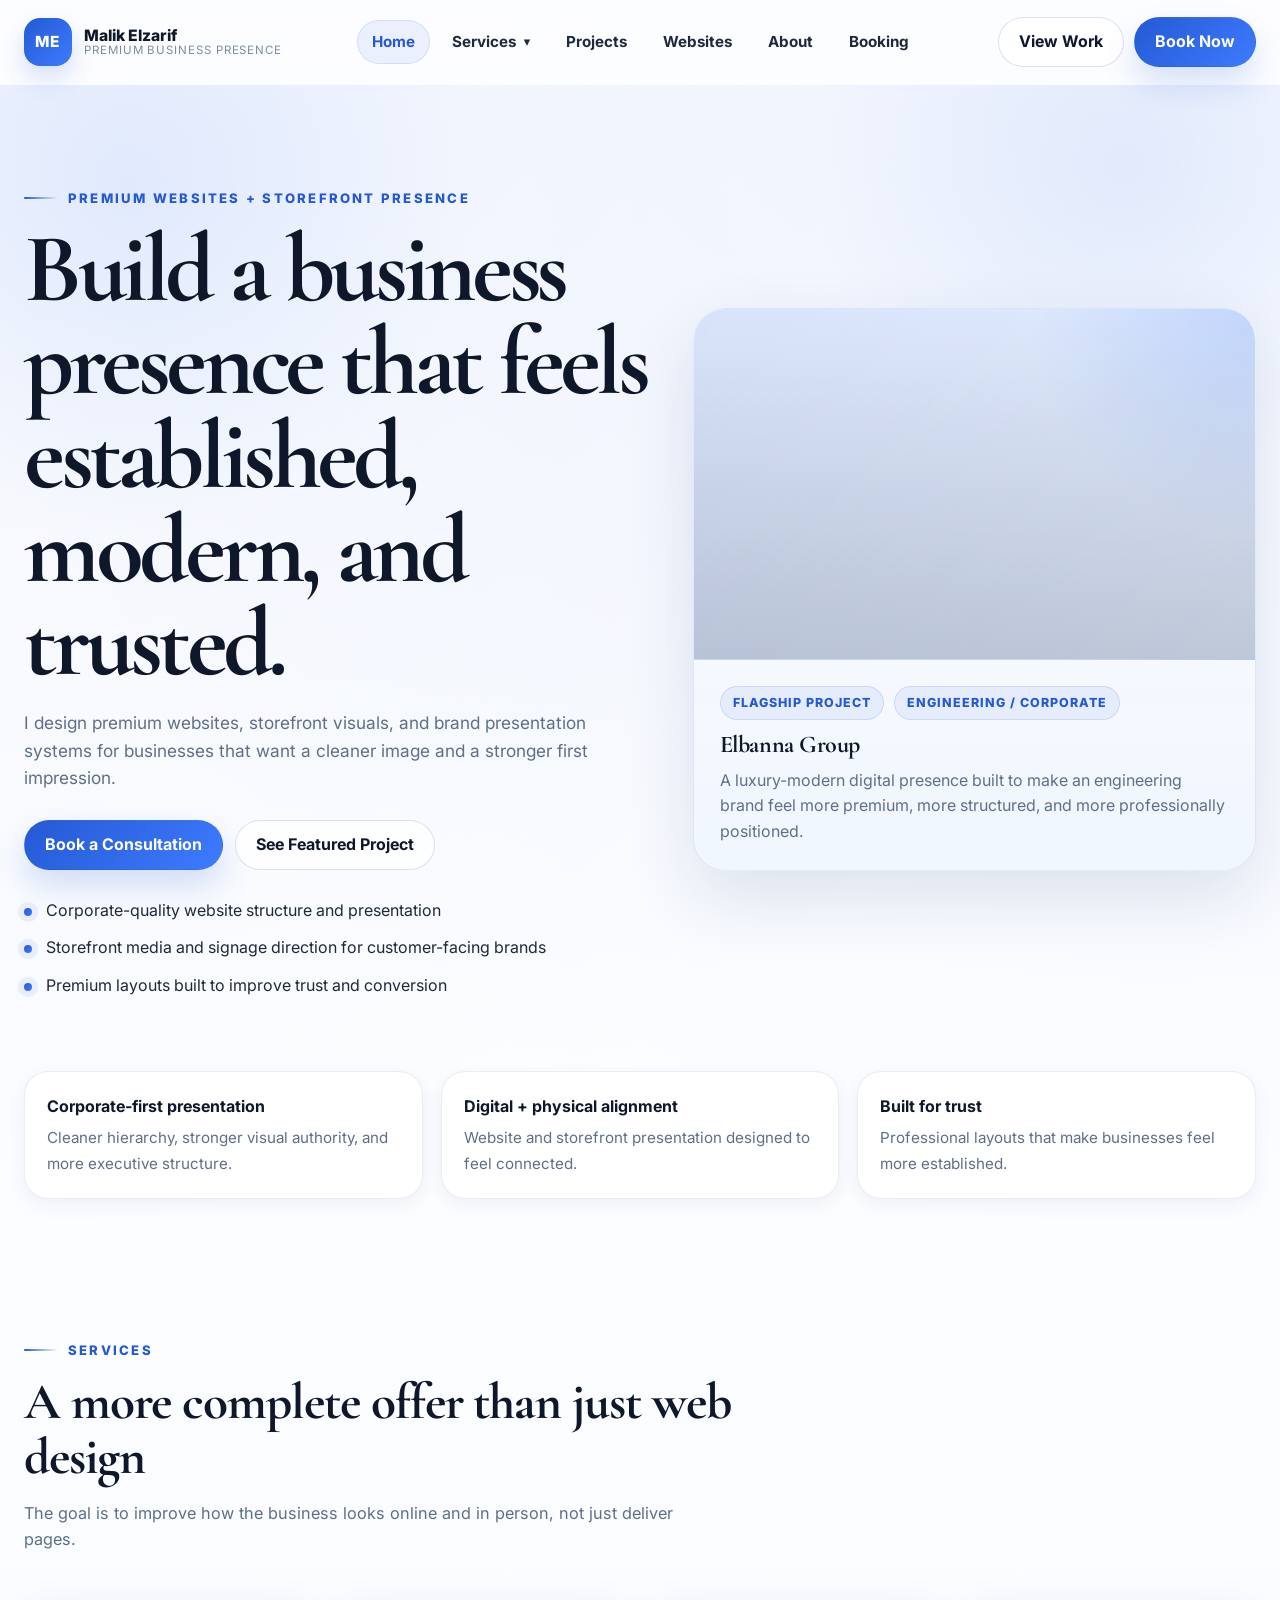
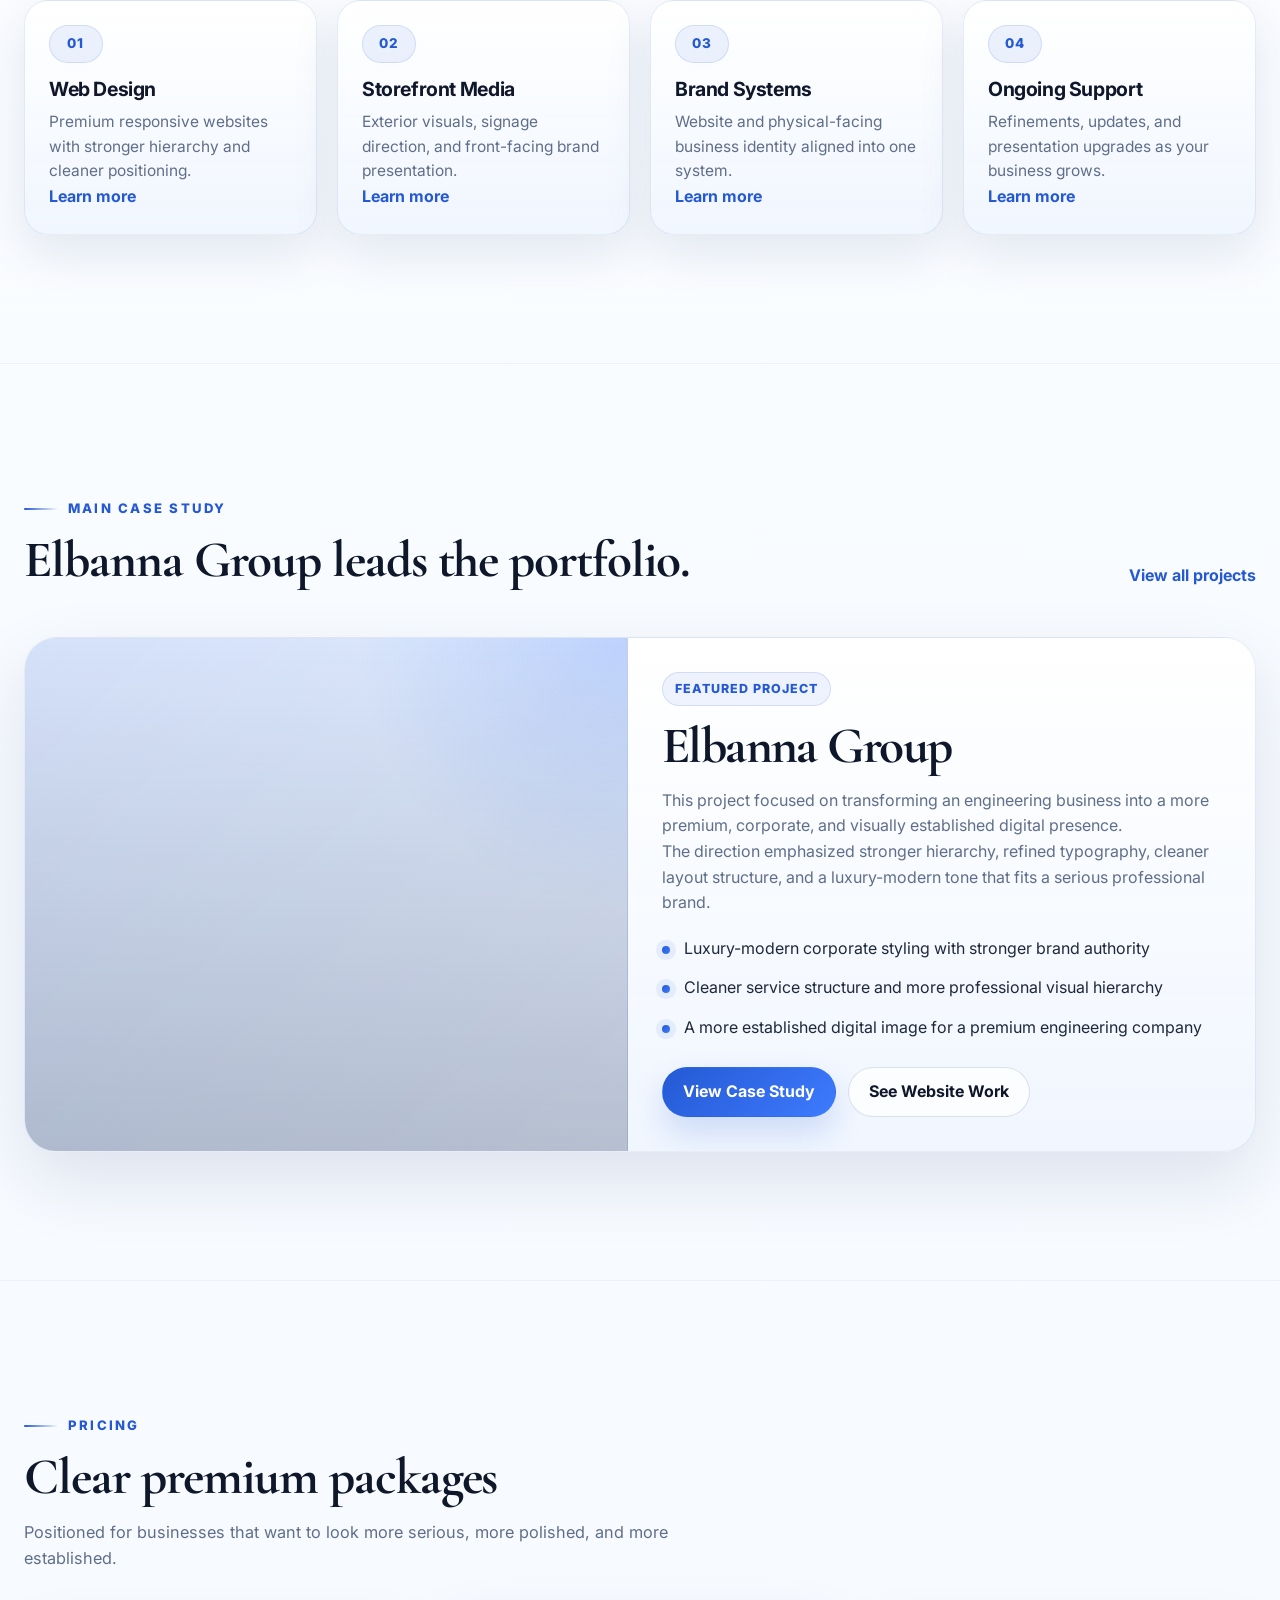
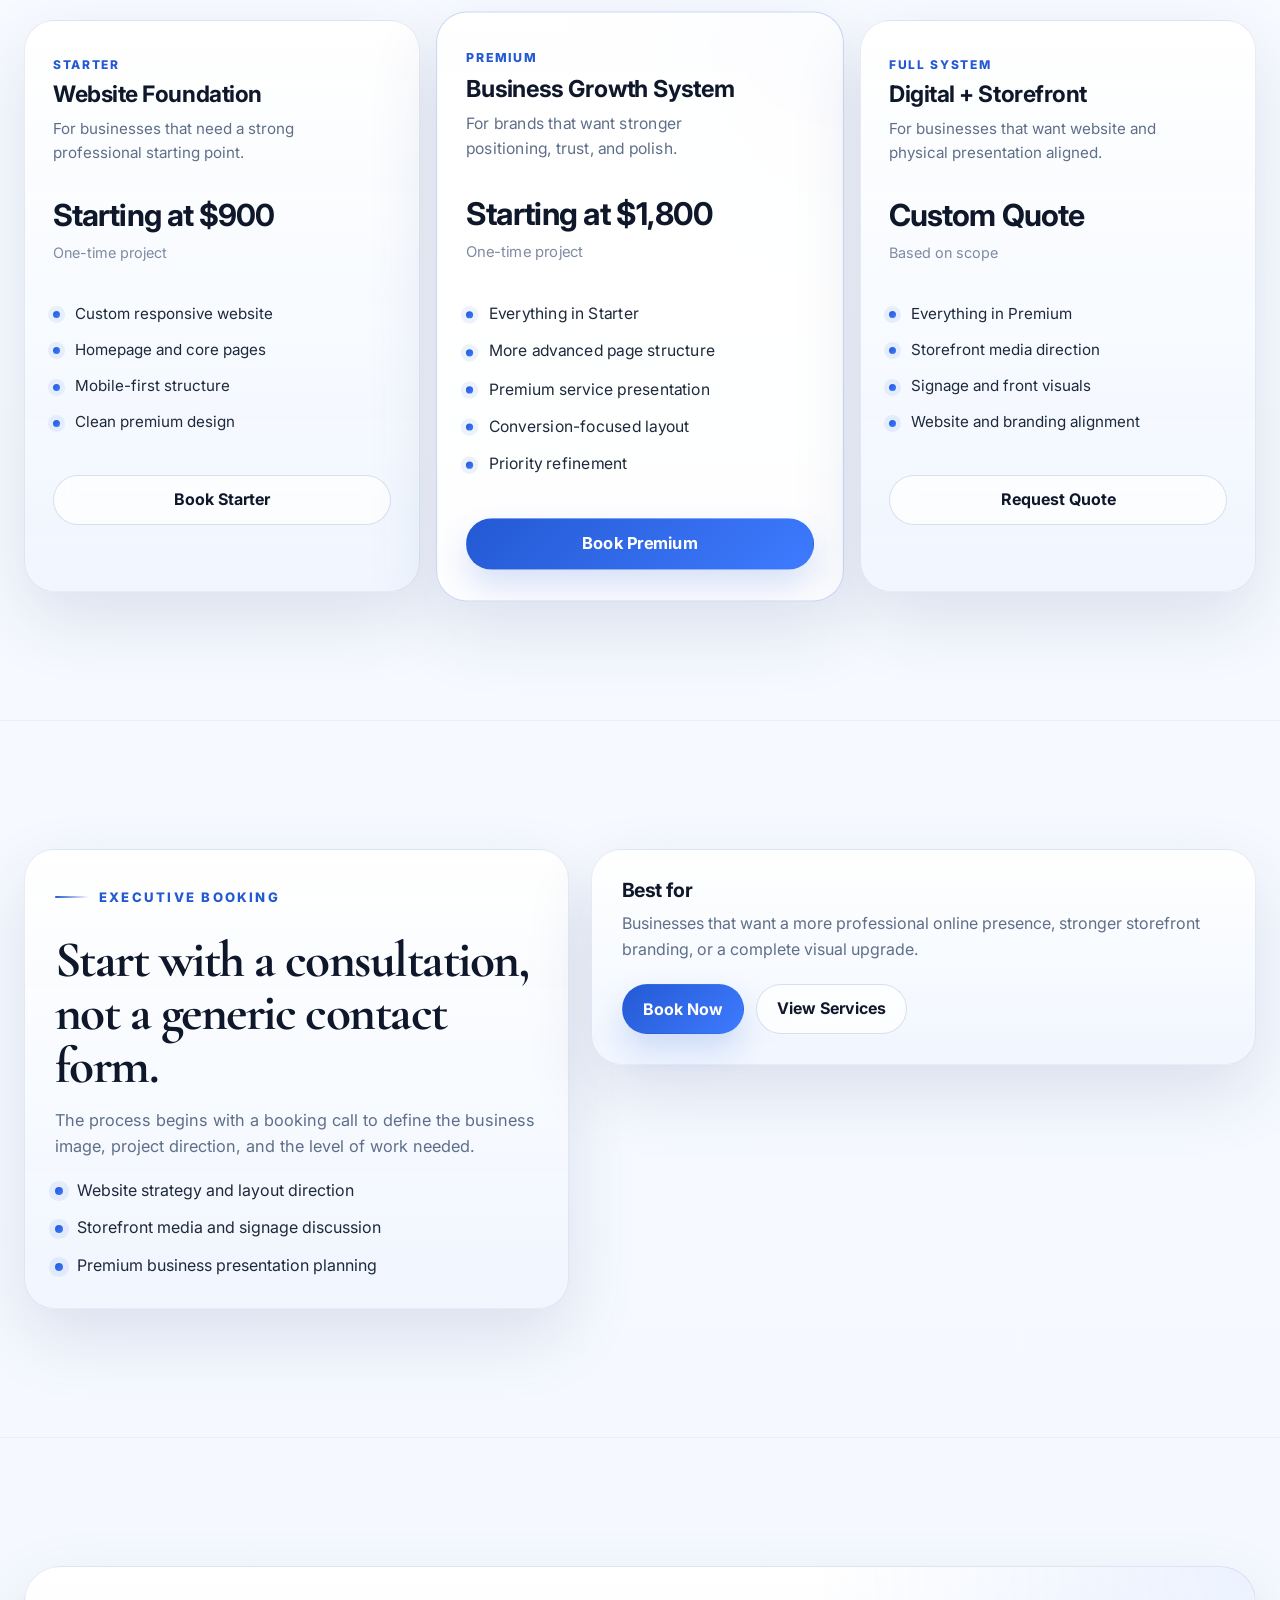
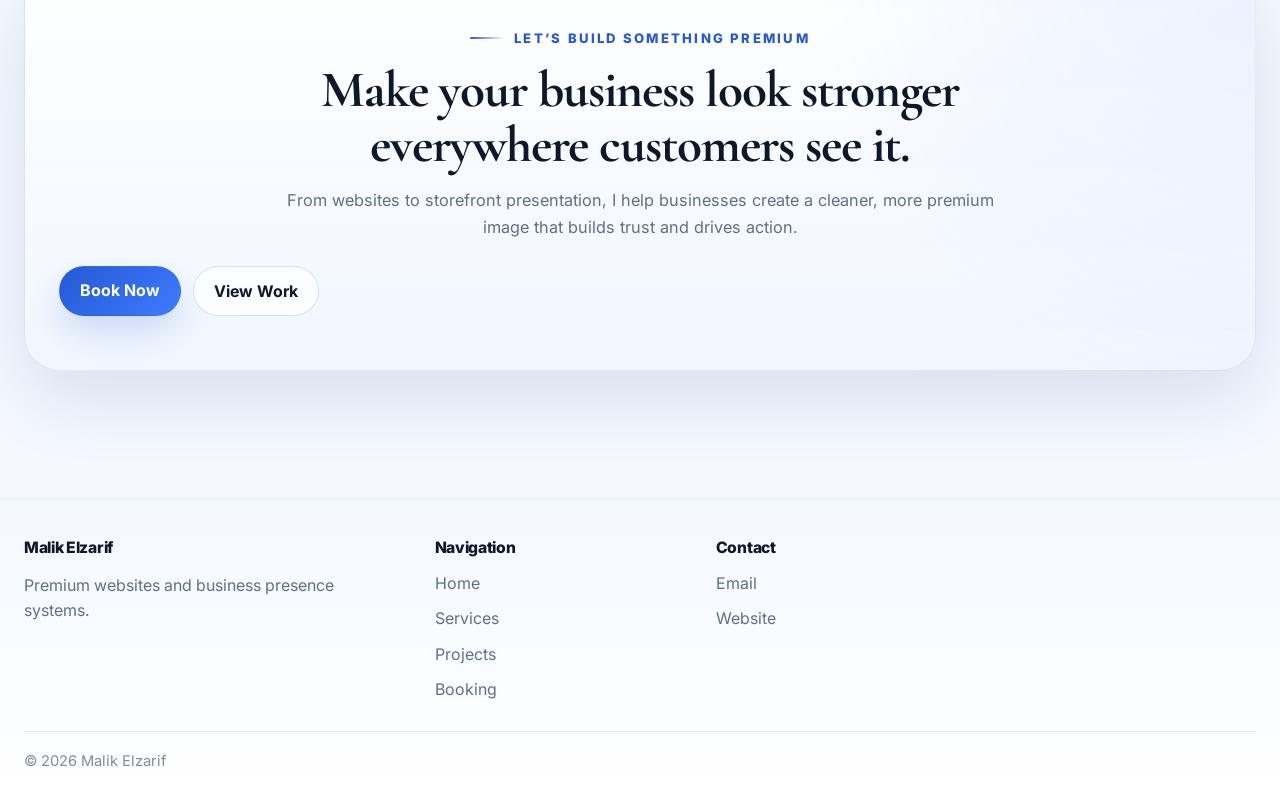
==== index.html @ a7d64f87 "Add files via upload" ====
<!DOCTYPE html>
<html lang="en">
<head>
  <meta charset="UTF-8" />
  <meta name="viewport" content="width=device-width, initial-scale=1.0" />

  <title>Malik Elzarif | Premium Websites & Business Presence</title>
  <meta
    name="description"
    content="Premium websites, storefront media, and business presence systems for modern brands that want to look established and trusted."
  />
  <meta name="theme-color" content="#2459d3" />

  <meta property="og:title" content="Malik Elzarif | Premium Websites & Business Presence" />
  <meta
    property="og:description"
    content="Modern premium websites and storefront brand systems built to elevate business presentation."
  />
  <meta property="og:type" content="website" />
  <meta property="og:url" content="https://malikelzarif.com/" />

  <link rel="canonical" href="https://malikelzarif.com/" />
  <link rel="preconnect" href="https://fonts.googleapis.com" />
  <link rel="preconnect" href="https://fonts.gstatic.com" crossorigin />
  <link
    href="https://fonts.googleapis.com/css2?family=Inter:wght@400;500;600;700;800&family=Cormorant+Garamond:wght@600;700&display=swap"
    rel="stylesheet"
  />

  <link rel="stylesheet" href="css/style.css" />

  <style>
    .home-hero{
      position:relative;
      padding:96px 0 72px;
      overflow:clip;
    }

    .home-hero__bg{
      position:absolute;
      inset:0;
      pointer-events:none;
      background:
        radial-gradient(circle at 10% 10%, rgba(62,123,255,.10), transparent 24%),
        radial-gradient(circle at 88% 8%, rgba(36,89,211,.08), transparent 22%);
    }

    .home-hero__inner{
      position:relative;
      display:grid;
      gap:34px;
      align-items:center;
    }

    .home-hero__title{
      max-width:840px;
      font-family:"Cormorant Garamond", Georgia, serif;
      font-size:clamp(3.3rem, 8vw, 6.1rem);
      line-height:.96;
      letter-spacing:-.045em;
      color:var(--text);
    }

    .home-hero__text{
      max-width:670px;
      margin-top:18px;
      font-size:1.08rem;
      color:var(--muted);
    }

    .home-hero__actions{
      display:flex;
      flex-wrap:wrap;
      gap:12px;
      margin-top:28px;
    }

    .home-hero__proof{
      display:grid;
      gap:12px;
      margin-top:28px;
    }

    .home-hero__proof li{
      position:relative;
      padding-left:22px;
      color:var(--text-soft);
    }

    .home-hero__proof li::before{
      content:"";
      position:absolute;
      left:0;
      top:.62em;
      width:8px;
      height:8px;
      border-radius:50%;
      background:linear-gradient(135deg, var(--brand), var(--brand-2));
      box-shadow:0 0 0 6px rgba(36,89,211,.08);
    }

    .hero-panel{
      border:1px solid var(--line);
      border-radius:32px;
      background:var(--surface-blue);
      box-shadow:var(--shadow-lg);
      overflow:hidden;
    }

    .hero-panel__media{
      aspect-ratio:16 / 10;
      border-bottom:1px solid var(--line);
      background:
        linear-gradient(to top, rgba(15,23,42,.18), rgba(15,23,42,0)),
        radial-gradient(circle at top right, rgba(62,123,255,.18), transparent 34%),
        linear-gradient(135deg, rgba(36,89,211,.10), rgba(228,238,255,.94)),
        #edf4ff;
    }

    .hero-panel__content{
      padding:26px;
    }

    .hero-panel__meta{
      display:flex;
      flex-wrap:wrap;
      gap:10px;
      margin-bottom:12px;
    }

    .hero-panel__meta span,
    .section-tag{
      display:inline-flex;
      align-items:center;
      min-height:34px;
      padding:0 12px;
      border-radius:var(--pill);
      border:1px solid rgba(36,89,211,.14);
      background:rgba(36,89,211,.07);
      color:var(--brand);
      font-size:.78rem;
      font-weight:800;
      letter-spacing:.08em;
      text-transform:uppercase;
    }

    .hero-panel h3,
    .main-case__content h2,
    .booking-strip__content h2{
      color:var(--text);
      font-family:"Cormorant Garamond", Georgia, serif;
    }

    .hero-panel h3{
      font-size:1.5rem;
      margin-bottom:10px;
    }

    .hero-panel p{
      color:var(--muted);
    }

    .signature-strip{
      padding:0 0 6px;
    }

    .signature-strip__grid{
      display:grid;
      gap:18px;
    }

    .signature-item{
      padding:22px;
      border:1px solid var(--line);
      border-radius:24px;
      background:rgba(255,255,255,.88);
      box-shadow:var(--shadow-xs);
    }

    .signature-item strong{
      display:block;
      color:var(--text);
      margin-bottom:6px;
      font-size:1rem;
    }

    .signature-item span{
      color:var(--muted);
      font-size:.95rem;
    }

    .services-clean{
      display:grid;
      gap:20px;
    }

    .service-card--clean{
      min-height:100%;
    }

    .main-case{
      display:grid;
      gap:0;
      border:1px solid var(--line);
      border-radius:32px;
      overflow:hidden;
      background:var(--surface-blue);
      box-shadow:var(--shadow-lg);
    }

    .main-case__media{
      min-height:360px;
      background:
        linear-gradient(to top, rgba(15,23,42,.22), rgba(15,23,42,0)),
        radial-gradient(circle at top right, rgba(62,123,255,.20), transparent 34%),
        linear-gradient(135deg, rgba(36,89,211,.12), rgba(228,238,255,.96)),
        #edf4ff;
      border-bottom:1px solid var(--line);
    }

    .main-case__content{
      padding:34px;
    }

    .main-case__content h2{
      font-size:clamp(2.4rem, 4vw, 3.9rem);
      line-height:1.02;
      letter-spacing:-.03em;
      margin:14px 0 16px;
    }

    .main-case__content p{
      max-width:58ch;
    }

    .main-case__list{
      display:grid;
      gap:14px;
      margin-top:20px;
    }

    .main-case__list li{
      position:relative;
      padding-left:22px;
      color:var(--text-soft);
    }

    .main-case__list li::before{
      content:"";
      position:absolute;
      left:0;
      top:.62em;
      width:8px;
      height:8px;
      border-radius:50%;
      background:linear-gradient(135deg, var(--brand), var(--brand-2));
      box-shadow:0 0 0 6px rgba(36,89,211,.08);
    }

    .main-case__actions{
      display:flex;
      flex-wrap:wrap;
      gap:12px;
      margin-top:26px;
    }

    .pricing-minimal{
      display:grid;
      gap:22px;
    }

    .pricing-card{
      border:1px solid var(--line);
      border-radius:30px;
      background:var(--surface-blue);
      box-shadow:var(--shadow-lg);
      padding:30px 28px;
    }

    .pricing-card--featured{
      border-color:rgba(36,89,211,.24);
      background:
        linear-gradient(to top, rgba(255,255,255,.9), rgba(255,255,255,.9)),
        radial-gradient(circle at top right, rgba(62,123,255,.14), transparent 40%),
        linear-gradient(180deg, rgba(255,255,255,.98), rgba(240,246,255,.96));
    }

    .pricing-card__top h3{
      color:var(--text);
      font-size:1.42rem;
      margin-top:6px;
    }

    .pricing-card__top p{
      max-width:28ch;
      font-size:.95rem;
    }

    .pricing-card__label{
      color:var(--brand);
      font-size:.75rem;
      font-weight:800;
      letter-spacing:.14em;
      text-transform:uppercase;
    }

    .pricing-card__price{
      margin-top:8px;
    }

    .pricing-card__price strong{
      display:block;
      color:var(--text);
      font-size:1.9rem;
      letter-spacing:-.03em;
    }

    .pricing-card__price span{
      color:var(--muted-2);
      font-size:.9rem;
    }

    .pricing-list{
      display:grid;
      gap:12px;
      margin-top:18px;
    }

    .pricing-list li{
      position:relative;
      padding-left:22px;
      color:var(--text-soft);
    }

    .pricing-list li::before{
      content:"";
      position:absolute;
      left:0;
      top:.62em;
      width:7px;
      height:7px;
      border-radius:50%;
      background:linear-gradient(135deg, var(--brand), var(--brand-2));
      box-shadow:0 0 0 5px rgba(36,89,211,.08);
    }

    .pricing-card__actions{
      margin-top:22px;
    }

    .booking-strip{
      display:grid;
      gap:22px;
      align-items:start;
    }

    .booking-strip__content,
    .booking-strip__card{
      border:1px solid var(--line);
      border-radius:30px;
      background:var(--surface-blue);
      box-shadow:var(--shadow-lg);
      padding:30px;
    }

    .booking-strip__content h2{
      font-size:clamp(2.2rem, 4vw, 3.2rem);
      line-height:1.04;
      letter-spacing:-.03em;
      margin-top:12px;
    }

    .booking-strip__list{
      display:grid;
      gap:12px;
      margin-top:18px;
    }

    .booking-strip__list li{
      position:relative;
      padding-left:22px;
      color:var(--text-soft);
    }

    .booking-strip__list li::before{
      content:"";
      position:absolute;
      left:0;
      top:.62em;
      width:8px;
      height:8px;
      border-radius:50%;
      background:linear-gradient(135deg, var(--brand), var(--brand-2));
      box-shadow:0 0 0 6px rgba(36,89,211,.08);
    }

    .booking-strip__card h3{
      color:var(--text);
      font-size:1.22rem;
      margin-bottom:10px;
    }

    .booking-strip__actions{
      display:flex;
      flex-wrap:wrap;
      gap:12px;
      margin-top:22px;
    }

    @media (min-width: 760px){
      .signature-strip__grid,
      .services-clean,
      .pricing-minimal{
        grid-template-columns:repeat(2, minmax(0, 1fr));
      }
    }

    @media (min-width: 980px){
      .home-hero__inner{
        grid-template-columns:1.06fr .94fr;
      }

      .main-case{
        grid-template-columns:.98fr 1.02fr;
        align-items:stretch;
      }

      .main-case__media{
        min-height:100%;
        border-right:1px solid var(--line);
        border-bottom:0;
      }

      .signature-strip__grid{
        grid-template-columns:repeat(3, minmax(0, 1fr));
      }

      .services-clean{
        grid-template-columns:repeat(4, minmax(0, 1fr));
      }

      .pricing-minimal{
        grid-template-columns:repeat(3, minmax(0, 1fr));
      }

      .booking-strip{
        grid-template-columns:.9fr 1.1fr;
      }
    }

    @media (max-width: 699px){
      .home-hero{
        padding:80px 0 60px;
      }

      .hero-panel__content,
      .main-case__content,
      .pricing-card,
      .booking-strip__content,
      .booking-strip__card{
        padding:22px;
      }
    }
  </style>
</head>
<body>
  <a class="skip-link" href="#main">Skip to content</a>

  <div class="site-shell">
    <header class="header" id="top">
      <div class="header__bar">
        <div class="container header__inner">
          <a class="brand" href="index.html" aria-label="Malik Elzarif Home">
            <span class="brand__mark">ME</span>
            <span class="brand__text">
              <span class="brand__name">Malik Elzarif</span>
              <span class="brand__sub">Premium Business Presence</span>
            </span>
          </a>

          <nav class="nav" aria-label="Primary Navigation">
            <ul class="nav__list">
              <li><a class="nav__link is-active" href="index.html">Home</a></li>

              <li class="dropdown">
                <a class="nav__link dropdown__trigger" href="services.html" aria-haspopup="true" aria-expanded="false">
                  Services
                  <span class="dropdown__chev" aria-hidden="true">▾</span>
                </a>

                <div class="dropdown__menu" role="menu" aria-label="Services Menu">
                  <a class="dropdown__item" href="services.html#web-design">
                    <strong>Web Design</strong>
                    <span>Premium responsive websites</span>
                  </a>
                  <a class="dropdown__item" href="services.html#storefront-media">
                    <strong>Storefront Media</strong>
                    <span>Signs and exterior visuals</span>
                  </a>
                  <a class="dropdown__item" href="services.html#branding">
                    <strong>Brand Systems</strong>
                    <span>Full business presentation</span>
                  </a>
                  <a class="dropdown__item" href="services.html#support">
                    <strong>Support</strong>
                    <span>Ongoing updates and refinement</span>
                  </a>
                </div>
              </li>

              <li><a class="nav__link" href="projects.html">Projects</a></li>
              <li><a class="nav__link" href="websites.html">Websites</a></li>
              <li><a class="nav__link" href="about.html">About</a></li>
              <li><a class="nav__link" href="contact.html">Booking</a></li>
            </ul>
          </nav>

          <div class="header__actions">
            <a class="btn btn--ghost" href="websites.html">View Work</a>
            <a class="btn btn--primary" href="contact.html">Book Now</a>
          </div>

          <button
            class="menu-toggle"
            type="button"
            aria-label="Open menu"
            aria-controls="mobile-menu"
            aria-expanded="false"
          >
            <span></span>
            <span></span>
            <span></span>
          </button>
        </div>
      </div>

      <div class="mobile-menu" id="mobile-menu" hidden>
        <div class="mobile-menu__panel">
          <div class="mobile-menu__top">
            <span class="mobile-menu__title">Navigation</span>
            <button class="mobile-menu__close" type="button" aria-label="Close menu">×</button>
          </div>

          <nav class="mobile-nav" aria-label="Mobile Navigation">
            <ul class="mobile-nav__list">
              <li><a href="index.html">Home</a></li>

              <li class="mobile-accordion">
                <button
                  class="mobile-accordion__trigger"
                  type="button"
                  aria-expanded="false"
                  aria-controls="mobile-services-submenu"
                >
                  Services
                  <span aria-hidden="true">+</span>
                </button>

                <div class="mobile-accordion__content" id="mobile-services-submenu" hidden>
                  <a href="services.html#web-design">Web Design</a>
                  <a href="services.html#storefront-media">Storefront Media</a>
                  <a href="services.html#branding">Brand Systems</a>
                  <a href="services.html#support">Support</a>
                </div>
              </li>

              <li><a href="projects.html">Projects</a></li>
              <li><a href="websites.html">Websites</a></li>
              <li><a href="about.html">About</a></li>
              <li><a href="contact.html">Booking</a></li>
            </ul>
          </nav>

          <div class="mobile-menu__actions">
            <a class="btn btn--ghost btn--block" href="websites.html">View Work</a>
            <a class="btn btn--primary btn--block" href="contact.html">Book Now</a>
          </div>
        </div>
      </div>
    </header>

    <main id="main">
      <!-- HERO -->
      <section class="home-hero">
        <div class="home-hero__bg" aria-hidden="true"></div>

        <div class="container home-hero__inner">
          <div>
            <p class="eyebrow">Premium Websites + Storefront Presence</p>
            <h1 class="home-hero__title">
              Build a business presence that feels established, modern, and trusted.
            </h1>
            <p class="home-hero__text">
              I design premium websites, storefront visuals, and brand presentation systems
              for businesses that want a cleaner image and a stronger first impression.
            </p>

            <div class="home-hero__actions">
              <a class="btn btn--primary" href="contact.html">Book a Consultation</a>
              <a class="btn btn--ghost" href="projects.html">See Featured Project</a>
            </div>

            <ul class="home-hero__proof">
              <li>Corporate-quality website structure and presentation</li>
              <li>Storefront media and signage direction for customer-facing brands</li>
              <li>Premium layouts built to improve trust and conversion</li>
            </ul>
          </div>

          <article class="hero-panel">
            <div class="hero-panel__media" aria-hidden="true"></div>
            <div class="hero-panel__content">
              <div class="hero-panel__meta">
                <span>Flagship Project</span>
                <span>Engineering / Corporate</span>
              </div>

              <h3>Elbanna Group</h3>
              <p>
                A luxury-modern digital presence built to make an engineering brand feel
                more premium, more structured, and more professionally positioned.
              </p>
            </div>
          </article>
        </div>
      </section>

      <!-- SIGNATURE STRIP -->
      <section class="signature-strip">
        <div class="container signature-strip__grid">
          <article class="signature-item">
            <strong>Corporate-first presentation</strong>
            <span>Cleaner hierarchy, stronger visual authority, and more executive structure.</span>
          </article>

          <article class="signature-item">
            <strong>Digital + physical alignment</strong>
            <span>Website and storefront presentation designed to feel connected.</span>
          </article>

          <article class="signature-item">
            <strong>Built for trust</strong>
            <span>Professional layouts that make businesses feel more established.</span>
          </article>
        </div>
      </section>

      <!-- SERVICES -->
      <section class="section">
        <div class="container">
          <div class="section-head">
            <p class="eyebrow">Services</p>
            <h2 class="section-title">A more complete offer than just web design</h2>
            <p class="section-text">
              The goal is to improve how the business looks online and in person,
              not just deliver pages.
            </p>
          </div>

          <div class="services-clean">
            <article class="service-card service-card--clean">
              <span class="service-card__number">01</span>
              <h3>Web Design</h3>
              <p>Premium responsive websites with stronger hierarchy and cleaner positioning.</p>
              <a href="services.html#web-design">Learn more</a>
            </article>

            <article class="service-card service-card--clean">
              <span class="service-card__number">02</span>
              <h3>Storefront Media</h3>
              <p>Exterior visuals, signage direction, and front-facing brand presentation.</p>
              <a href="services.html#storefront-media">Learn more</a>
            </article>

            <article class="service-card service-card--clean">
              <span class="service-card__number">03</span>
              <h3>Brand Systems</h3>
              <p>Website and physical-facing business identity aligned into one system.</p>
              <a href="services.html#branding">Learn more</a>
            </article>

            <article class="service-card service-card--clean">
              <span class="service-card__number">04</span>
              <h3>Ongoing Support</h3>
              <p>Refinements, updates, and presentation upgrades as your business grows.</p>
              <a href="services.html#support">Learn more</a>
            </article>
          </div>
        </div>
      </section>

      <!-- MAIN CASE -->
      <section class="section">
        <div class="container">
          <div class="section-head section-head--split">
            <div>
              <p class="eyebrow">Main Case Study</p>
              <h2 class="section-title">Elbanna Group leads the portfolio.</h2>
            </div>
            <a class="text-link" href="projects.html">View all projects</a>
          </div>

          <article class="main-case">
            <div class="main-case__media" aria-hidden="true"></div>

            <div class="main-case__content">
              <span class="section-tag">Featured Project</span>
              <h2>Elbanna Group</h2>

              <p>
                This project focused on transforming an engineering business into a more premium,
                corporate, and visually established digital presence.
              </p>

              <p>
                The direction emphasized stronger hierarchy, refined typography, cleaner layout structure,
                and a luxury-modern tone that fits a serious professional brand.
              </p>

              <ul class="main-case__list">
                <li>Luxury-modern corporate styling with stronger brand authority</li>
                <li>Cleaner service structure and more professional visual hierarchy</li>
                <li>A more established digital image for a premium engineering company</li>
              </ul>

              <div class="main-case__actions">
                <a class="btn btn--primary" href="projects.html">View Case Study</a>
                <a class="btn btn--ghost" href="websites.html">See Website Work</a>
              </div>
            </div>
          </article>
        </div>
      </section>

      <!-- PRICING -->
      <section class="section" id="pricing">
        <div class="container">
          <div class="section-head">
            <p class="eyebrow">Pricing</p>
            <h2 class="section-title">Clear premium packages</h2>
            <p class="section-text">
              Positioned for businesses that want to look more serious, more polished,
              and more established.
            </p>
          </div>

          <div class="pricing-minimal">
            <article class="pricing-card">
              <div class="pricing-card__top">
                <span class="pricing-card__label">Starter</span>
                <h3>Website Foundation</h3>
                <p>For businesses that need a strong professional starting point.</p>
              </div>

              <div class="pricing-card__price">
                <strong>Starting at $900</strong>
                <span>One-time project</span>
              </div>

              <ul class="pricing-list">
                <li>Custom responsive website</li>
                <li>Homepage and core pages</li>
                <li>Mobile-first structure</li>
                <li>Clean premium design</li>
              </ul>

              <div class="pricing-card__actions">
                <a class="btn btn--ghost btn--block" href="contact.html">Book Starter</a>
              </div>
            </article>

            <article class="pricing-card pricing-card--featured">
              <div class="pricing-card__top">
                <span class="pricing-card__label">Premium</span>
                <h3>Business Growth System</h3>
                <p>For brands that want stronger positioning, trust, and polish.</p>
              </div>

              <div class="pricing-card__price">
                <strong>Starting at $1,800</strong>
                <span>One-time project</span>
              </div>

              <ul class="pricing-list">
                <li>Everything in Starter</li>
                <li>More advanced page structure</li>
                <li>Premium service presentation</li>
                <li>Conversion-focused layout</li>
                <li>Priority refinement</li>
              </ul>

              <div class="pricing-card__actions">
                <a class="btn btn--primary btn--block" href="contact.html">Book Premium</a>
              </div>
            </article>

            <article class="pricing-card">
              <div class="pricing-card__top">
                <span class="pricing-card__label">Full System</span>
                <h3>Digital + Storefront</h3>
                <p>For businesses that want website and physical presentation aligned.</p>
              </div>

              <div class="pricing-card__price">
                <strong>Custom Quote</strong>
                <span>Based on scope</span>
              </div>

              <ul class="pricing-list">
                <li>Everything in Premium</li>
                <li>Storefront media direction</li>
                <li>Signage and front visuals</li>
                <li>Website and branding alignment</li>
              </ul>

              <div class="pricing-card__actions">
                <a class="btn btn--ghost btn--block" href="contact.html">Request Quote</a>
              </div>
            </article>
          </div>
        </div>
      </section>

      <!-- BOOKING -->
      <section class="section">
        <div class="container booking-strip">
          <article class="booking-strip__content">
            <p class="eyebrow">Executive Booking</p>
            <h2>Start with a consultation, not a generic contact form.</h2>
            <p class="section-text">
              The process begins with a booking call to define the business image,
              project direction, and the level of work needed.
            </p>

            <ul class="booking-strip__list">
              <li>Website strategy and layout direction</li>
              <li>Storefront media and signage discussion</li>
              <li>Premium business presentation planning</li>
            </ul>
          </article>

          <article class="booking-strip__card">
            <h3>Best for</h3>
            <p>
              Businesses that want a more professional online presence,
              stronger storefront branding, or a complete visual upgrade.
            </p>

            <div class="booking-strip__actions">
              <a class="btn btn--primary" href="contact.html">Book Now</a>
              <a class="btn btn--ghost" href="services.html">View Services</a>
            </div>
          </article>
        </div>
      </section>

      <!-- FINAL CTA -->
      <section class="section cta-section">
        <div class="container">
          <div class="cta-box">
            <p class="eyebrow">Let’s Build Something Premium</p>
            <h2>Make your business look stronger everywhere customers see it.</h2>
            <p>
              From websites to storefront presentation, I help businesses create a cleaner,
              more premium image that builds trust and drives action.
            </p>

            <div class="cta-box__actions">
              <a class="btn btn--primary" href="contact.html">Book Now</a>
              <a class="btn btn--ghost" href="websites.html">View Work</a>
            </div>
          </div>
        </div>
      </section>
    </main>

    <footer class="footer">
      <div class="container footer__grid">
        <div>
          <h3>Malik Elzarif</h3>
          <p class="footer__text">Premium websites and business presence systems.</p>
        </div>

        <div>
          <h3>Navigation</h3>
          <ul>
            <li><a href="index.html">Home</a></li>
            <li><a href="services.html">Services</a></li>
            <li><a href="projects.html">Projects</a></li>
            <li><a href="contact.html">Booking</a></li>
          </ul>
        </div>

        <div>
          <h3>Contact</h3>
          <ul>
            <li><a href="mailto:malikelzarif@gmail.com">Email</a></li>
            <li><a href="https://malikelzarif.com/" target="_blank" rel="noopener">Website</a></li>
          </ul>
        </div>
      </div>

      <div class="container footer__bottom">
        <p>© <span id="year"></span> Malik Elzarif</p>
      </div>
    </footer>
  </div>

  <script src="js/main.js"></script>
</body>
</html>
---- css/style.css ----
/* =========================================================
   Malik Elzarif — PREMIUM SITE SYSTEM
   FINAL FULL CSS / css/style.css

   STRUCTURE
   1. Reset
   2. Tokens
   3. Base
   4. Typography
   5. Layout
   6. Buttons / Links
   7. Header / Nav / Mobile Menu
   8. Shared Cards / Components
   9. Home
   10. Services
   11. Projects
   12. Portfolio
   13. About
   14. Booking / Contact
   15. Pricing
   16. CTA / Footer
   17. Motion
   18. Responsive
========================================================= */

/* =========================
   1. RESET
========================= */
*,
*::before,
*::after {
  box-sizing: border-box;
}

html {
  scroll-behavior: smooth;
}

body,
h1, h2, h3, h4, h5, h6,
p, ul, ol, figure {
  margin: 0;
}

ul,
ol {
  padding: 0;
  list-style: none;
}

img,
svg,
video,
canvas,
iframe {
  display: block;
  max-width: 100%;
}

button,
input,
select,
textarea {
  font: inherit;
  color: inherit;
}

button {
  border: 0;
  background: none;
  cursor: pointer;
}

a {
  color: inherit;
  text-decoration: none;
}

/* =========================
   2. TOKENS
========================= */
:root {
  --bg: #ffffff;
  --bg-soft: #f7faff;
  --bg-tint: #eef4ff;

  --surface: rgba(255, 255, 255, 0.84);
  --surface-strong: rgba(255, 255, 255, 0.96);
  --surface-blue: linear-gradient(180deg, rgba(255,255,255,.98), rgba(240,246,255,.96));

  --text: #0f172a;
  --text-soft: #1e293b;
  --muted: #5f6f89;
  --muted-2: #7e8ba3;

  --brand: #2459d3;
  --brand-2: #3e7bff;
  --brand-3: #dfeaff;
  --brand-dark: #153a8a;

  --line: rgba(32, 71, 146, 0.10);
  --line-strong: rgba(32, 71, 146, 0.16);

  --success: #0f9d6e;
  --danger: #d84444;

  --shadow-xs: 0 6px 18px rgba(24, 53, 108, 0.06);
  --shadow-sm: 0 12px 30px rgba(24, 53, 108, 0.08);
  --shadow-md: 0 18px 48px rgba(24, 53, 108, 0.10);
  --shadow-lg: 0 28px 70px rgba(24, 53, 108, 0.12);

  --radius-sm: 14px;
  --radius-md: 20px;
  --radius-lg: 28px;
  --radius-xl: 36px;
  --pill: 999px;

  --container: 1240px;
  --header-h: 84px;

  --dur: .28s;
  --dur-slow: .55s;
  --ease: cubic-bezier(.2, .8, .2, 1);
}

/* =========================
   3. BASE
========================= */
body {
  min-width: 320px;
  font-family: "Inter", system-ui, -apple-system, BlinkMacSystemFont, "Segoe UI", sans-serif;
  background:
    radial-gradient(circle at top left, rgba(57, 104, 214, 0.06), transparent 22%),
    radial-gradient(circle at 90% 0%, rgba(70, 129, 255, 0.07), transparent 22%),
    linear-gradient(180deg, #ffffff 0%, #f8fbff 42%, #f4f8ff 100%);
  color: var(--text);
  line-height: 1.6;
  -webkit-font-smoothing: antialiased;
  text-rendering: optimizeLegibility;
  overflow-x: hidden;
}

body.menu-open {
  overflow: hidden;
}

p {
  color: var(--muted);
}

.skip-link {
  position: absolute;
  left: 12px;
  top: -100px;
  z-index: 9999;
  padding: 12px 16px;
  border-radius: 12px;
  background: #0f172a;
  color: #ffffff;
  font-weight: 700;
  transition: top var(--dur) var(--ease);
}

.skip-link:focus {
  top: 12px;
}

:focus-visible {
  outline: 2px solid rgba(36, 89, 211, 0.9);
  outline-offset: 3px;
}

/* =========================
   4. TYPOGRAPHY
========================= */
h1,
h2,
h3,
h4 {
  color: var(--text);
  line-height: 1.08;
  letter-spacing: -0.02em;
}

.hero__title,
.home-hero__title,
.section-title,
.page-hero__title,
.projects-hero__title,
.featured-case__content h2,
.featured-portfolio__content h2,
.featured-project__content h3,
.project-feature__content h2,
.about-card h2,
.statement-card h2,
.cta-box h2,
.service-detail h2,
.pricing-premium-note h3 {
  font-family: "Cormorant Garamond", Georgia, serif;
  font-weight: 700;
}

.eyebrow {
  display: inline-flex;
  align-items: center;
  gap: 10px;
  margin-bottom: 14px;
  color: var(--brand);
  font-size: .82rem;
  font-weight: 800;
  letter-spacing: .17em;
  text-transform: uppercase;
}

.eyebrow::before {
  content: "";
  width: 34px;
  height: 2px;
  border-radius: 999px;
  background: linear-gradient(90deg, var(--brand), transparent);
}

.section-title {
  font-size: clamp(2.1rem, 4vw, 3.7rem);
}

.section-text {
  max-width: 760px;
  margin-top: 14px;
  font-size: 1.02rem;
}

.text-link {
  color: var(--brand);
  font-weight: 700;
  transition: color var(--dur) var(--ease);
}

.text-link:hover {
  color: var(--brand-dark);
}

/* =========================
   5. LAYOUT
========================= */
.site-shell {
  position: relative;
  isolation: isolate;
}

.container {
  width: min(100% - 32px, var(--container));
  margin-inline: auto;
}

.section {
  position: relative;
  padding: clamp(88px, 10vw, 128px) 0;
}

.section + .section {
  border-top: 1px solid rgba(32, 71, 146, 0.05);
}

.section-head {
  margin-bottom: 48px;
}

.section-head--split {
  display: flex;
  align-items: end;
  justify-content: space-between;
  gap: 18px;
}

.section-head .section-title,
.section-head--split .section-title {
  max-width: 760px;
}

.section-head .section-text,
.section-head--split .section-text {
  max-width: 700px;
}

/* =========================
   6. BUTTONS / LINKS
========================= */
.btn {
  position: relative;
  display: inline-flex;
  align-items: center;
  justify-content: center;
  min-height: 50px;
  padding: 0 20px;
  border-radius: var(--pill);
  border: 1px solid transparent;
  font-weight: 700;
  white-space: nowrap;
  overflow: hidden;
  transition:
    transform var(--dur) var(--ease),
    background var(--dur) var(--ease),
    color var(--dur) var(--ease),
    border-color var(--dur) var(--ease),
    box-shadow var(--dur) var(--ease);
}

.btn:hover {
  transform: translateY(-2px);
}

.btn::after {
  content: "";
  position: absolute;
  inset: 0;
  background: linear-gradient(120deg, transparent, rgba(255,255,255,0.38), transparent);
  opacity: 0;
  transition: opacity .4s ease;
}

.btn:hover::after {
  opacity: 1;
  animation: shine 1.2s ease;
}

.btn--primary {
  background: linear-gradient(135deg, var(--brand), var(--brand-2));
  color: #ffffff;
  box-shadow: 0 16px 32px rgba(36, 89, 211, 0.18);
}

.btn--primary:hover {
  box-shadow: 0 20px 36px rgba(36, 89, 211, 0.24);
}

.btn--ghost {
  background: rgba(255, 255, 255, 0.75);
  color: var(--text);
  border-color: var(--line-strong);
  backdrop-filter: blur(10px);
}

.btn--ghost:hover {
  background: #ffffff;
  border-color: rgba(36, 89, 211, 0.22);
  box-shadow: var(--shadow-xs);
}

.btn--block {
  width: 100%;
}

/* =========================
   7. HEADER / NAV / MOBILE
========================= */
.header {
  position: sticky;
  top: 0;
  z-index: 100;
}

.header__bar {
  min-height: var(--header-h);
  background: rgba(255, 255, 255, 0.78);
  border-bottom: 1px solid transparent;
  backdrop-filter: blur(20px);
  transition:
    background var(--dur) var(--ease),
    border-color var(--dur) var(--ease),
    box-shadow var(--dur) var(--ease);
}

.header.is-scrolled .header__bar {
  background: rgba(255, 255, 255, 0.92);
  border-color: var(--line);
  box-shadow: var(--shadow-xs);
}

.header__inner {
  display: flex;
  align-items: center;
  justify-content: space-between;
  min-height: var(--header-h);
  gap: 18px;
}

.brand {
  display: inline-flex;
  align-items: center;
  gap: 12px;
  min-width: 0;
}

.brand__mark {
  display: grid;
  place-items: center;
  width: 48px;
  height: 48px;
  border-radius: 16px;
  background: linear-gradient(135deg, var(--brand), var(--brand-2));
  color: #ffffff;
  font-size: .96rem;
  font-weight: 800;
  letter-spacing: .08em;
  box-shadow: 0 12px 24px rgba(36, 89, 211, 0.18);
}

.brand__text {
  display: flex;
  flex-direction: column;
  min-width: 0;
}

.brand__name {
  color: var(--text);
  font-size: .98rem;
  font-weight: 800;
  line-height: 1.1;
}

.brand__sub {
  color: var(--muted-2);
  font-size: .72rem;
  line-height: 1.1;
  letter-spacing: .08em;
  text-transform: uppercase;
}

.brand--footer .brand__mark {
  width: 44px;
  height: 44px;
}

.nav {
  display: none;
}

.nav__list {
  display: flex;
  align-items: center;
  gap: 8px;
}

.nav__link {
  position: relative;
  display: inline-flex;
  align-items: center;
  min-height: 44px;
  padding: 0 14px;
  border-radius: var(--pill);
  color: var(--text-soft);
  font-size: .95rem;
  font-weight: 700;
  transition:
    background var(--dur) var(--ease),
    color var(--dur) var(--ease),
    border-color var(--dur) var(--ease),
    transform var(--dur) var(--ease);
}

.nav__link:hover {
  background: rgba(36, 89, 211, 0.06);
  color: var(--brand);
  transform: translateY(-1px);
}

.nav__link::after {
  content: "";
  position: absolute;
  left: 12px;
  bottom: 4px;
  width: 0%;
  height: 2px;
  background: var(--brand);
  transition: width .3s ease;
}

.nav__link:hover::after {
  width: calc(100% - 24px);
}

.nav__link.is-active {
  color: var(--brand);
  background: rgba(36, 89, 211, 0.08);
  border: 1px solid rgba(36, 89, 211, 0.12);
}

.dropdown {
  position: relative;
}

.dropdown__trigger {
  gap: 8px;
}

.dropdown__chev {
  font-size: .8rem;
  transition: transform var(--dur) var(--ease);
}

.dropdown__menu {
  position: absolute;
  left: 0;
  top: calc(100% + 14px);
  width: min(360px, 82vw);
  padding: 12px;
  border: 1px solid var(--line);
  border-radius: 22px;
  background: rgba(255, 255, 255, 0.96);
  box-shadow: var(--shadow-lg);
  backdrop-filter: blur(18px);
  opacity: 0;
  visibility: hidden;
  transform: translateY(8px);
  transition:
    opacity var(--dur) var(--ease),
    visibility var(--dur) var(--ease),
    transform var(--dur) var(--ease);
}

.dropdown.is-open .dropdown__menu,
.dropdown:hover .dropdown__menu,
.dropdown:focus-within .dropdown__menu {
  opacity: 1;
  visibility: visible;
  transform: translateY(0);
}

.dropdown.is-open .dropdown__chev,
.dropdown:hover .dropdown__chev,
.dropdown:focus-within .dropdown__chev {
  transform: rotate(180deg);
}

.dropdown__item {
  display: flex;
  flex-direction: column;
  gap: 4px;
  padding: 14px;
  border-radius: 16px;
  transition: background var(--dur) var(--ease), transform var(--dur) var(--ease);
}

.dropdown__item strong {
  color: var(--text);
  font-size: .96rem;
}

.dropdown__item span {
  color: var(--muted);
  font-size: .86rem;
  line-height: 1.45;
}

.dropdown__item:hover {
  background: rgba(36, 89, 211, 0.05);
  transform: translateX(2px);
}

.header__actions {
  display: none;
  align-items: center;
  gap: 10px;
}

.menu-toggle {
  display: inline-flex;
  flex-direction: column;
  justify-content: center;
  gap: 5px;
  width: 50px;
  height: 50px;
  padding: 0 13px;
  border-radius: 16px;
  border: 1px solid var(--line);
  background: rgba(255, 255, 255, 0.88);
  box-shadow: var(--shadow-xs);
}

.menu-toggle span {
  width: 100%;
  height: 2px;
  border-radius: 999px;
  background: var(--text);
}

.mobile-menu {
  position: fixed;
  inset: 0;
  z-index: 120;
  background: rgba(13, 23, 42, 0.18);
  backdrop-filter: blur(10px);
}

.mobile-menu__panel {
  position: absolute;
  right: 0;
  top: 0;
  width: min(92vw, 380px);
  height: 100%;
  padding: 20px;
  border-left: 1px solid var(--line);
  background: linear-gradient(180deg, #ffffff, #f6faff);
  box-shadow: var(--shadow-lg);
  display: flex;
  flex-direction: column;
  gap: 22px;
}

.mobile-menu__top {
  display: flex;
  align-items: center;
  justify-content: space-between;
  gap: 12px;
}

.mobile-menu__title {
  color: var(--text);
  font-size: .92rem;
  font-weight: 800;
  letter-spacing: .14em;
  text-transform: uppercase;
}

.mobile-menu__close {
  width: 46px;
  height: 46px;
  border-radius: 14px;
  border: 1px solid var(--line);
  background: #ffffff;
  color: var(--text);
  font-size: 1.6rem;
  line-height: 1;
  box-shadow: var(--shadow-xs);
}

.mobile-nav__list {
  display: grid;
  gap: 6px;
}

.mobile-nav a,
.mobile-accordion__trigger {
  display: flex;
  align-items: center;
  justify-content: space-between;
  min-height: 52px;
  width: 100%;
  padding: 0 14px;
  border-radius: 16px;
  color: var(--text);
  background: rgba(36, 89, 211, 0.04);
  border: 1px solid transparent;
  font-weight: 600;
  transition:
    background var(--dur) var(--ease),
    border-color var(--dur) var(--ease);
}

.mobile-nav a:hover,
.mobile-accordion__trigger:hover {
  background: rgba(36, 89, 211, 0.06);
  border-color: rgba(36, 89, 211, 0.10);
}

.mobile-accordion__content {
  display: grid;
  gap: 8px;
  padding: 10px 0 4px;
}

.mobile-accordion__content a {
  min-height: 48px;
  padding-left: 18px;
  color: var(--muted);
  background: rgba(36, 89, 211, 0.03);
}

.mobile-menu__actions {
  margin-top: auto;
  display: grid;
  gap: 10px;
}

/* =========================
   8. SHARED COMPONENTS
========================= */
.cards {
  display: grid;
  gap: 20px;
}

.cards--3,
.cards--4 {
  grid-template-columns: 1fr;
}

.service-card,
.project-card,
.process-card,
.info-panel,
.overview-card,
.service-detail,
.deliverables-card,
.ideal-card,
.metric-card,
.featured-case,
.story-card,
.results-card,
.proof-card,
.project-mini,
.portfolio-intro,
.filters-card,
.featured-portfolio,
.website-card,
.portfolio-note,
.process-card-portfolio,
.about-card,
.statement-card,
.principle-card,
.expertise-card,
.journey-card,
.form-card,
.contact-card,
.service-select-card,
.faq-card,
.note-card,
.project-feature,
.project-metric,
.project-story-card,
.project-mini-card,
.hero-main-card,
.hero-side-card,
.featured-project,
.pricing-premium-note,
.booking-executive-card,
.booking-card,
.booking-info-card,
.booking-note-card {
  position: relative;
  overflow: hidden;
  border: 1px solid var(--line);
  border-radius: 26px;
  background: var(--surface-blue);
  box-shadow: var(--shadow-md);
}

.service-card,
.process-card,
.overview-card,
.deliverables-card,
.ideal-card,
.metric-card,
.story-card,
.results-card,
.proof-card,
.project-mini__content,
.portfolio-intro,
.filters-card,
.portfolio-note,
.process-card-portfolio,
.about-card,
.statement-card,
.principle-card,
.expertise-card,
.journey-card,
.form-card,
.contact-card,
.service-select-card,
.faq-card,
.note-card,
.project-metric,
.project-story-card,
.project-mini-card,
.hero-main-card,
.hero-side-card,
.pricing-premium-note,
.booking-executive-card,
.booking-card,
.booking-info-card,
.booking-note-card {
  padding: 24px;
}

.service-card h3,
.project-card h3,
.process-card h3,
.story-card h3,
.results-card h3,
.proof-card h3,
.project-mini h3,
.website-card h3,
.principle-card h3,
.expertise-card h3,
.journey-card h3,
.ideal-card h3,
.card-title,
.project-story-card h3,
.project-mini-card h3,
.hero-main-card h3,
.hero-side-card h3,
.pricing-card h3,
.booking-executive-card h3,
.booking-info-title,
.booking-note-title {
  color: var(--text);
  font-size: 1.18rem;
  margin-bottom: 10px;
}

.service-card p,
.project-card p,
.process-card p,
.story-card p,
.results-card p,
.proof-card p,
.project-mini p,
.website-card p,
.portfolio-note p,
.process-card-portfolio p,
.about-card p,
.statement-card p,
.principle-card p,
.expertise-card p,
.journey-card p,
.ideal-card p,
.card-text,
.project-story-card p,
.project-mini-card p,
.hero-main-card p,
.hero-side-card p,
.pricing-premium-note p,
.booking-executive-card p {
  color: var(--muted);
  font-size: .98rem;
}

.service-card a,
.project-card a,
.project-mini a,
.website-card__links a {
  color: var(--brand);
  font-weight: 700;
}

.service-card__number,
.process-card__step,
.principle-number,
.journey-step {
  display: inline-flex;
  align-items: center;
  justify-content: center;
  min-width: 54px;
  height: 38px;
  margin-bottom: 16px;
  padding: 0 14px;
  border: 1px solid rgba(36, 89, 211, 0.14);
  border-radius: var(--pill);
  background: rgba(36, 89, 211, 0.08);
  color: var(--brand);
  font-size: .84rem;
  font-weight: 800;
  letter-spacing: .08em;
}

.project-card,
.featured-project,
.project-feature {
  display: grid;
}

.project-card__media,
.project-mini__media,
.featured-case__media,
.featured-portfolio__media,
.website-card__media,
.project-feature__media,
.project-mini-card__media,
.hero-main-card__media,
.featured-project__media {
  position: relative;
  overflow: hidden;
  background:
    linear-gradient(to top, rgba(15,23,42,.18), rgba(15,23,42,0)),
    radial-gradient(circle at top right, rgba(62,123,255,.14), transparent 35%),
    linear-gradient(135deg, rgba(36,89,211,.10), rgba(228,238,255,.85)),
    #edf4ff;
}

.project-card__media::after,
.website-card__media::after,
.featured-case__media::after,
.project-feature__media::after,
.project-mini-card__media::after,
.hero-main-card__media::after,
.featured-project__media::after {
  content: "";
  position: absolute;
  inset: 0;
  background: linear-gradient(to top, rgba(15, 23, 42, 0.25), transparent 60%);
  opacity: 0;
  transition: opacity .4s ease;
}

.project-card:hover .project-card__media::after,
.website-card:hover .website-card__media::after,
.featured-case:hover .featured-case__media::after,
.project-feature:hover .project-feature__media::after,
.project-mini-card:hover .project-mini-card__media::after,
.hero-main-card:hover .hero-main-card__media::after,
.featured-project:hover .featured-project__media::after {
  opacity: 1;
}

.project-card__media,
.project-mini__media,
.website-card__media,
.project-mini-card__media,
.hero-main-card__media {
  aspect-ratio: 16 / 10;
  border-bottom: 1px solid var(--line);
}

.featured-case__media,
.featured-portfolio__media,
.featured-project__media,
.project-feature__media {
  aspect-ratio: 16 / 9;
  border-bottom: 1px solid var(--line);
}

.project-card__content,
.website-card__content,
.featured-case__content,
.featured-portfolio__content,
.featured-project__content,
.project-feature__content {
  padding: 24px;
}

.project-card__tag,
.project-mini__tag,
.website-card__meta span,
.portfolio-tag,
.featured-case__tag,
.story-card__eyebrow,
.results-card__eyebrow,
.proof-card__eyebrow,
.statement-card__badge,
.service-detail__eyebrow,
.project-feature__label,
.project-mini-card__tag,
.project-story-card__tag,
.hero-main-card__meta span,
.executive-booking__label,
.featured-project__label {
  display: inline-flex;
  align-items: center;
  min-height: 34px;
  padding: 0 12px;
  border-radius: var(--pill);
  border: 1px solid rgba(36, 89, 211, 0.14);
  background: rgba(36, 89, 211, 0.07);
  color: var(--brand);
  font-size: .8rem;
  font-weight: 800;
  letter-spacing: .08em;
  text-transform: uppercase;
  margin-bottom: 14px;
}

.website-card__meta {
  display: flex;
  flex-wrap: wrap;
  gap: 10px;
  margin-bottom: 12px;
}

.website-card__links {
  display: flex;
  flex-wrap: wrap;
  gap: 14px;
  margin-top: 16px;
}

/* =========================
   9. HOME
========================= */
.hero,
.home-hero,
.page-hero,
.projects-hero {
  position: relative;
  overflow: clip;
}

.hero {
  padding: 68px 0 56px;
}

.home-hero {
  padding: 96px 0 64px;
}

.page-hero,
.projects-hero {
  padding: 74px 0 48px;
}

.hero__bg {
  position: absolute;
  inset: 0;
  pointer-events: none;
}

.hero__grid {
  position: absolute;
  inset: 0;
  opacity: .35;
  background-image:
    linear-gradient(rgba(36, 89, 211, 0.05) 1px, transparent 1px),
    linear-gradient(90deg, rgba(36, 89, 211, 0.05) 1px, transparent 1px);
  background-size: 46px 46px;
  mask-image: radial-gradient(circle at center, black 40%, transparent 88%);
}

.hero__glow {
  position: absolute;
  border-radius: 50%;
  filter: blur(85px);
}

.hero__glow--one {
  width: 360px;
  height: 360px;
  top: -60px;
  left: -80px;
  background: rgba(62, 123, 255, 0.14);
}

.hero__glow--two {
  width: 340px;
  height: 340px;
  right: -80px;
  top: 40px;
  background: rgba(36, 89, 211, 0.10);
}

.home-hero__bg,
.projects-hero__bg,
.page-hero__bg {
  position: absolute;
  inset: 0;
  pointer-events: none;
  background:
    radial-gradient(circle at 8% 10%, rgba(62,123,255,.14), transparent 24%),
    radial-gradient(circle at 90% 8%, rgba(36,89,211,.10), transparent 24%);
}

.hero__inner,
.dual-presence__grid,
.service-intro-grid,
.service-detail__grid,
.contact-grid,
.portfolio-top,
.about-grid,
.story-grid,
.notes-grid,
.process-grid,
.support-grid,
.metrics-grid,
.ideal-grid,
.website-grid,
.project-grid,
.footer__grid,
.featured-case__grid,
.home-hero__inner,
.split-band__grid,
.mixed-services,
.mixed-services__grid,
.pricing-luxury,
.executive-booking,
.executive-booking__grid,
.mini-projects,
.project-metrics-grid,
.project-story-grid,
.project-mini-grid,
.booking-layout {
  display: grid;
  gap: 22px;
}

.hero__inner,
.home-hero__inner {
  position: relative;
  align-items: center;
}

.hero__title,
.home-hero__title {
  max-width: 860px;
  font-size: clamp(3.4rem, 8vw, 6rem);
  line-height: .98;
  letter-spacing: -0.04em;
  color: var(--text);
}

.hero__text,
.home-hero__text {
  max-width: 680px;
  margin-top: 18px;
  font-size: 1.08rem;
  color: var(--muted);
}

.hero__actions,
.home-hero__actions,
.hero-actions {
  display: flex;
  flex-wrap: wrap;
  gap: 12px;
  margin-top: 24px;
}

.hero__highlights,
.check-list,
.overview-list,
.case-list,
.result-points,
.proof-list,
.portfolio-list,
.portfolio-points,
.about-list,
.expertise-list,
.contact-list,
.faq-list,
.note-list,
.project-points,
.hero-proof,
.featured-project__stats,
.executive-booking__list,
.booking-list {
  display: grid;
  gap: 12px;
}

.hero__highlights li,
.check-list li,
.overview-list li,
.case-list li,
.result-points li,
.proof-list li,
.portfolio-list li,
.portfolio-points li,
.about-list li,
.expertise-list li,
.contact-item,
.faq-item,
.note-list li,
.project-points li,
.hero-proof li,
.featured-project__stats li,
.executive-booking__list li,
.booking-list li {
  position: relative;
  padding-left: 22px;
  color: var(--text-soft);
}

.hero__highlights li::before,
.check-list li::before,
.overview-list li::before,
.case-list li::before,
.result-points li::before,
.proof-list li::before,
.portfolio-list li::before,
.portfolio-points li::before,
.about-list li::before,
.expertise-list li::before,
.contact-item::before,
.faq-item::before,
.note-list li::before,
.project-points li::before,
.hero-proof li::before,
.featured-project__stats li::before,
.executive-booking__list li::before,
.booking-list li::before {
  content: "";
  position: absolute;
  left: 0;
  top: .62em;
  width: 8px;
  height: 8px;
  border-radius: 50%;
  background: linear-gradient(135deg, var(--brand), var(--brand-2));
  box-shadow: 0 0 0 6px rgba(36, 89, 211, 0.08);
}

.page-hero__inner,
.projects-hero__inner {
  position: relative;
  display: grid;
  gap: 18px;
  max-width: 960px;
}

.page-hero__title,
.projects-hero__title {
  font-size: clamp(3rem, 7vw, 5rem);
  line-height: 1.03;
}

.page-hero__text,
.projects-hero__text {
  max-width: 760px;
  font-size: 1.04rem;
  color: var(--muted);
}

.breadcrumbs {
  display: inline-flex;
  flex-wrap: wrap;
  gap: 10px;
  color: var(--muted-2);
  font-size: .9rem;
}

.breadcrumbs a:hover {
  color: var(--brand);
}

.hero-showcase {
  display: grid;
  gap: 18px;
}

.hero-main-card,
.hero-side-card {
  border-radius: 30px;
  box-shadow: var(--shadow-lg);
}

.hero-main-card {
  padding: 22px;
}

.hero-main-card__media {
  border-radius: 22px;
  border: 1px solid var(--line);
  margin-bottom: 18px;
}

.hero-main-card h3 {
  font-size: 1.28rem;
}

.hero-main-card__meta {
  display: flex;
  flex-wrap: wrap;
  gap: 10px;
  margin-bottom: 10px;
}

.hero-side-card {
  padding: 24px;
}

.hero-side-list {
  display: grid;
  gap: 12px;
  margin-top: 14px;
}

.hero-side-list li {
  display: flex;
  align-items: center;
  justify-content: space-between;
  gap: 14px;
  padding: 14px 0;
  border-bottom: 1px solid var(--line);
}

.hero-side-list li:last-child {
  border-bottom: 0;
  padding-bottom: 0;
}

.hero-side-list span {
  color: var(--muted-2);
  font-size: .84rem;
  text-transform: uppercase;
  letter-spacing: .08em;
}

.hero-side-list strong {
  color: var(--text);
  font-size: .98rem;
  text-align: right;
}

.split-band {
  padding: 10px 0 0;
}

.split-band__item {
  padding: 20px 22px;
  border: 1px solid var(--line);
  border-radius: 24px;
  background: rgba(255,255,255,.88);
  box-shadow: var(--shadow-xs);
}

.split-band__item strong {
  display: block;
  font-size: 1.02rem;
  color: var(--text);
  margin-bottom: 6px;
}

.split-band__item span {
  font-size: .95rem;
  color: var(--muted);
}

.mixed-services {
  align-items: start;
}

.mixed-services__intro,
.executive-booking__intro {
  padding: 30px;
  border: 1px solid var(--line);
  border-radius: 30px;
  background: var(--surface-blue);
  box-shadow: var(--shadow-lg);
}

.mixed-services__grid {
  display: grid;
  gap: 20px;
}

.service-card {
  min-height: 100%;
  border-radius: 24px;
}

.service-card h3 {
  font-size: 1.22rem;
}

.service-card p {
  font-size: .97rem;
}

.trust-strip {
  padding: 10px 0 0;
}

.trust-strip__inner {
  padding: 18px 22px;
  border: 1px solid var(--line);
  border-radius: 24px;
  background: rgba(255, 255, 255, 0.82);
  box-shadow: var(--shadow-xs);
  text-align: center;
}

.trust-strip__inner p {
  color: var(--text-soft);
}

/* =========================
   10. SERVICES
========================= */
.services-nav {
  display: grid;
  gap: 10px;
}

.services-nav a {
  display: flex;
  align-items: center;
  justify-content: space-between;
  min-height: 54px;
  padding: 0 16px;
  border-radius: 18px;
  border: 1px solid var(--line);
  background: rgba(36, 89, 211, 0.04);
  color: var(--text);
  font-weight: 700;
  transition:
    background var(--dur) var(--ease),
    border-color var(--dur) var(--ease),
    transform var(--dur) var(--ease);
}

.services-nav a:hover {
  background: rgba(36, 89, 211, 0.06);
  border-color: rgba(36, 89, 211, 0.14);
  transform: translateY(-2px);
}

.service-stack {
  display: grid;
  gap: 24px;
}

.service-detail {
  padding: 28px;
  scroll-margin-top: 120px;
}

.service-detail__top {
  display: grid;
  gap: 14px;
  margin-bottom: 18px;
}

.service-detail h2 {
  font-size: clamp(2rem, 4.5vw, 3.2rem);
}

.service-note {
  margin-top: 18px;
  padding: 16px 18px;
  border-left: 3px solid rgba(36, 89, 211, 0.38);
  border-radius: 0 18px 18px 0;
  background: rgba(36, 89, 211, 0.05);
}

.mini-title {
  margin-bottom: 12px;
  color: var(--text);
  font-size: 1rem;
  font-weight: 800;
}

/* =========================
   11. PROJECTS
========================= */
.featured-stack {
  display: grid;
  gap: 24px;
}

.featured-project,
.project-feature {
  display: grid;
  gap: 0;
  border-radius: 32px;
  overflow: hidden;
  box-shadow: var(--shadow-lg);
}

.featured-project__media,
.project-feature__media {
  min-height: 360px;
}

.featured-project__content,
.project-feature__content {
  padding: 34px;
}

.featured-project__content h3,
.project-feature__content h2,
.featured-case__content h2,
.featured-portfolio__content h2 {
  font-size: clamp(2.4rem, 4vw, 3.8rem);
  line-height: 1.02;
  letter-spacing: -0.03em;
  margin-bottom: 16px;
}

.featured-project__content p,
.project-feature__content p {
  font-size: 1rem;
  max-width: 56ch;
}

.featured-project__stats,
.project-points {
  margin-top: 20px;
  gap: 14px;
}

.featured-project__actions,
.case-actions,
.portfolio-actions,
.cta-box__actions,
.form-actions,
.project-feature__actions,
.project-mini-card__actions,
.executive-booking__actions {
  display: flex;
  flex-wrap: wrap;
  gap: 12px;
  margin-top: 26px;
}

.metric-card,
.project-metric {
  text-align: center;
}

.metric-card strong,
.project-metric strong {
  display: block;
  color: var(--brand);
  font-size: clamp(2rem, 5vw, 3rem);
  line-height: 1;
  margin-bottom: 10px;
  font-weight: 800;
}

.metric-card span,
.project-metric span {
  color: var(--muted);
  font-size: .96rem;
}

.project-story-card__tag,
.project-mini-card__tag {
  margin-bottom: 10px;
}

.mini-projects,
.project-mini-grid {
  display: grid;
  gap: 22px;
}

.mini-project,
.project-mini-card {
  border-radius: 26px;
  overflow: hidden;
  box-shadow: var(--shadow-md);
}

.mini-project__media,
.project-mini-card__media {
  aspect-ratio: 16 / 10;
  border-bottom: 1px solid var(--line);
  margin-bottom: 0;
  border-radius: 0;
}

.mini-project__content,
.project-mini-card {
  padding: 0;
}

.mini-project__content > *,
.project-mini-card > *:not(.project-mini-card__media) {
  padding-left: 22px;
  padding-right: 22px;
}

.mini-project__content span,
.project-mini-card__tag {
  margin-top: 18px;
}

.mini-project__content h3,
.project-mini-card h3 {
  font-size: 1.2rem;
  margin-top: 0;
}

.mini-project__content p,
.project-mini-card p {
  padding-bottom: 22px;
}

/* =========================
   12. PORTFOLIO
========================= */
.filters-title {
  color: var(--text);
  font-size: 1rem;
  font-weight: 800;
  margin-bottom: 14px;
}

.filter-chips {
  display: flex;
  flex-wrap: wrap;
  gap: 10px;
}

.filter-chip {
  display: inline-flex;
  align-items: center;
  justify-content: center;
  min-height: 42px;
  padding: 0 16px;
  border-radius: var(--pill);
  border: 1px solid var(--line);
  background: rgba(36, 89, 211, 0.04);
  color: var(--text-soft);
  font-size: .9rem;
  font-weight: 700;
  transition:
    background var(--dur) var(--ease),
    border-color var(--dur) var(--ease),
    transform var(--dur) var(--ease);
}

.filter-chip:hover,
.filter-chip.is-active {
  background: rgba(36, 89, 211, 0.08);
  border-color: rgba(36, 89, 211, 0.16);
  color: var(--brand);
  transform: translateY(-2px);
}

/* =========================
   13. ABOUT
========================= */
.statement-card::before {
  content: "";
  position: absolute;
  inset: 0;
  background:
    radial-gradient(circle at top right, rgba(62, 123, 255, 0.10), transparent 34%),
    radial-gradient(circle at bottom left, rgba(36, 89, 211, 0.08), transparent 28%);
  pointer-events: none;
}

/* =========================
   14. BOOKING / CONTACT
========================= */
.project-types,
.checkbox-grid,
.contact-links,
.booking-links {
  display: grid;
  gap: 12px;
}

.project-type,
.check-option,
.contact-links a,
.booking-links a {
  display: flex;
  align-items: start;
  gap: 12px;
  padding: 14px;
  border: 1px solid var(--line);
  border-radius: 18px;
  background: rgba(36, 89, 211, 0.04);
}

.contact-links a,
.booking-links a {
  align-items: center;
  justify-content: space-between;
  font-weight: 700;
  color: var(--text);
  transition:
    background var(--dur) var(--ease),
    border-color var(--dur) var(--ease),
    transform var(--dur) var(--ease);
}

.contact-links a:hover,
.booking-links a:hover {
  background: rgba(36, 89, 211, 0.06);
  border-color: rgba(36, 89, 211, 0.14);
  transform: translateY(-2px);
}

.project-type__dot {
  width: 12px;
  height: 12px;
  margin-top: .35rem;
  border-radius: 50%;
  background: linear-gradient(135deg, var(--brand), var(--brand-2));
  box-shadow: 0 0 0 6px rgba(36, 89, 211, 0.08);
  flex: 0 0 auto;
}

.project-type strong {
  display: block;
  color: var(--text);
  font-size: .96rem;
  margin-bottom: 4px;
}

.project-type span,
.check-option span {
  color: var(--muted);
  font-size: .94rem;
}

.contact-form {
  display: grid;
  gap: 16px;
}

.form-row {
  display: grid;
  gap: 16px;
}

.field {
  display: grid;
  gap: 8px;
}

.field label {
  color: var(--text-soft);
  font-size: .92rem;
  font-weight: 700;
}

.field input,
.field select,
.field textarea {
  width: 100%;
  min-height: 54px;
  padding: 0 16px;
  border: 1px solid var(--line);
  border-radius: 18px;
  background: rgba(255, 255, 255, 0.88);
  color: var(--text);
  transition:
    border-color var(--dur) var(--ease),
    background var(--dur) var(--ease),
    box-shadow var(--dur) var(--ease);
}

.field textarea {
  min-height: 170px;
  padding-top: 16px;
  resize: vertical;
}

.field input::placeholder,
.field textarea::placeholder {
  color: #8a96ad;
}

.field input:focus,
.field select:focus,
.field textarea:focus {
  outline: none;
  background: #ffffff;
  border-color: rgba(36, 89, 211, 0.22);
  box-shadow: 0 0 0 4px rgba(36, 89, 211, 0.08);
}

.check-option input {
  margin-top: .2rem;
  accent-color: var(--brand);
}

.mini-note {
  margin-top: 16px;
  color: var(--muted-2);
  font-size: .9rem;
}

.booking-card::before,
.booking-info-card::before,
.booking-note-card::before {
  content: "";
  position: absolute;
  inset: 0;
  background: radial-gradient(circle at top right, rgba(62,123,255,.08), transparent 30%);
  pointer-events: none;
}

.booking-card > *,
.booking-info-card > *,
.booking-note-card > * {
  position: relative;
  z-index: 1;
}

.booking-lead {
  margin-bottom: 18px;
  font-size: 1rem;
  color: var(--muted);
}

.booking-embed-wrap {
  overflow: hidden;
  border: 1px solid var(--line);
  border-radius: 24px;
  background: #ffffff;
  box-shadow: var(--shadow-xs);
}

.booking-embed {
  display: block;
  width: 100%;
  min-height: 780px;
  border: 0;
  background: #ffffff;
}

.executive-booking {
  align-items: start;
}

.executive-booking__intro {
  padding: 32px;
}

.executive-booking__grid {
  display: grid;
  gap: 20px;
}

.booking-executive-card {
  padding: 28px;
  border-radius: 28px;
  box-shadow: var(--shadow-md);
  transition: transform .3s ease, box-shadow .3s ease;
}

.booking-executive-card:hover {
  transform: translateY(-6px);
  box-shadow: var(--shadow-lg);
}

.booking-executive-card h3 {
  font-size: 1.24rem;
}

.booking-executive-card p {
  max-width: 34ch;
}

.executive-booking__label {
  margin-bottom: 10px;
}

/* =========================
   15. PRICING
========================= */
.pricing-luxury {
  align-items: start;
}

.pricing-premium-note {
  padding: 32px;
  border-radius: 30px;
  box-shadow: var(--shadow-lg);
}

.pricing-premium-note h3 {
  font-size: clamp(2.2rem, 4vw, 3rem);
  line-height: 1.04;
  letter-spacing: -0.03em;
}

.pricing-grid {
  display: grid;
  gap: 24px;
}

.pricing-card {
  position: relative;
  overflow: hidden;
  border: 1px solid var(--line);
  border-radius: 30px;
  background: var(--surface-blue);
  box-shadow: var(--shadow-lg);
  padding: 30px 28px;
  display: flex;
  flex-direction: column;
  gap: 18px;
  transition: transform var(--dur) var(--ease), box-shadow var(--dur) var(--ease);
}

.pricing-card:hover {
  transform: translateY(-6px);
  box-shadow: var(--shadow-lg);
}

.pricing-card__top h3 {
  font-size: 1.46rem;
  margin-top: 6px;
}

.pricing-card__top p {
  font-size: .95rem;
  max-width: 28ch;
}

.pricing-card__label {
  font-size: .75rem;
  letter-spacing: .14em;
  text-transform: uppercase;
  color: var(--brand);
  font-weight: 800;
}

.pricing-card__price strong {
  display: block;
  font-size: 1.95rem;
  letter-spacing: -0.03em;
  color: var(--text);
}

.pricing-card__price span {
  font-size: .9rem;
  color: var(--muted-2);
}

.pricing-list {
  display: grid;
  gap: 12px;
  margin-top: 6px;
}

.pricing-list li {
  position: relative;
  padding-left: 22px;
  font-size: .95rem;
  color: var(--text-soft);
}

.pricing-list li::before {
  content: "";
  position: absolute;
  left: 0;
  top: .6em;
  width: 7px;
  height: 7px;
  border-radius: 50%;
  background: linear-gradient(135deg, var(--brand), var(--brand-2));
  box-shadow: 0 0 0 5px rgba(36, 89, 211, 0.08);
}

.pricing-card__actions {
  margin-top: auto;
}

.pricing-card--featured {
  transform: scale(1.03);
  border: 1px solid rgba(36, 89, 211, 0.28);
  background:
    linear-gradient(to top, rgba(255,255,255,.88), rgba(255,255,255,.88)),
    radial-gradient(circle at top right, rgba(62,123,255,.16), transparent 40%),
    linear-gradient(180deg, rgba(255,255,255,.98), rgba(240,246,255,.96));
}

.pricing-card--featured:hover {
  transform: scale(1.03) translateY(-6px);
}

.pricing-card__badge {
  position: absolute;
  top: 18px;
  right: 18px;
  padding: 7px 13px;
  border-radius: var(--pill);
  background: linear-gradient(135deg, var(--brand), var(--brand-2));
  color: #fff;
  font-size: .7rem;
  font-weight: 800;
  letter-spacing: .08em;
  text-transform: uppercase;
}

/* =========================
   16. CTA / FOOTER
========================= */
.cta-box {
  position: relative;
  overflow: hidden;
  padding: 54px 34px;
  border: 1px solid var(--line);
  border-radius: 36px;
  background:
    radial-gradient(circle at top right, rgba(62,123,255,.10), transparent 34%),
    linear-gradient(180deg, rgba(255,255,255,.98), rgba(240,246,255,.96));
  box-shadow: var(--shadow-lg);
  text-align: center;
}

.cta-box::after {
  content: "";
  position: absolute;
  inset: -2px;
  border-radius: inherit;
  background: linear-gradient(120deg, rgba(36,89,211,.2), transparent, rgba(62,123,255,.2));
  opacity: 0;
  transition: opacity .4s ease;
  pointer-events: none;
}

.cta-box:hover::after {
  opacity: 1;
}

.cta-box h2 {
  max-width: 860px;
  margin-inline: auto;
  font-size: clamp(2rem, 4vw, 3.4rem);
  color: var(--text);
}

.cta-box p:not(.eyebrow) {
  max-width: 720px;
  margin: 14px auto 0;
  color: var(--muted);
  font-size: 1.02rem;
}

.footer {
  padding: 40px 0 24px;
  border-top: 1px solid var(--line);
  background: linear-gradient(180deg, rgba(244,248,255,1), rgba(255,255,255,1));
}

.footer__text {
  max-width: 340px;
  margin-top: 16px;
  color: var(--muted);
}

.footer h3 {
  margin-bottom: 14px;
  color: var(--text);
  font-size: .98rem;
  font-weight: 800;
}

.footer ul {
  display: grid;
  gap: 10px;
}

.footer a {
  color: var(--muted);
  transition: color var(--dur) var(--ease);
}

.footer a:hover {
  color: var(--brand);
}

.footer__bottom {
  margin-top: 28px;
  padding-top: 18px;
  border-top: 1px solid var(--line);
}

.footer__bottom p {
  color: var(--muted-2);
  font-size: .92rem;
}

/* =========================
   17. MOTION
========================= */
* {
  transition:
    background-color var(--dur) var(--ease),
    border-color var(--dur) var(--ease),
    color var(--dur) var(--ease);
}

[data-reveal="pending"] {
  opacity: 0;
  transform: translateY(28px) scale(.98);
}

[data-reveal="done"] {
  opacity: 1;
  transform: translateY(0) scale(1);
  transition:
    opacity 0.7s cubic-bezier(.2,.8,.2,1),
    transform 0.7s cubic-bezier(.2,.8,.2,1);
}

.service-card,
.project-card,
.website-card,
.pricing-card,
.process-card,
.principle-card,
.expertise-card,
.journey-card,
.project-mini-card,
.project-feature,
.hero-main-card,
.booking-executive-card,
.mini-project {
  transition:
    transform .35s cubic-bezier(.2,.8,.2,1),
    box-shadow .35s cubic-bezier(.2,.8,.2,1);
}

.service-card:hover,
.project-card:hover,
.website-card:hover,
.pricing-card:hover,
.process-card:hover,
.principle-card:hover,
.expertise-card:hover,
.journey-card:hover,
.project-mini-card:hover,
.project-feature:hover,
.hero-main-card:hover,
.booking-executive-card:hover,
.mini-project:hover {
  transform: translateY(-8px) scale(1.005);
  box-shadow: 0 26px 70px rgba(24, 53, 108, 0.14);
}

.project-card__media,
.website-card__media,
.featured-case__media,
.project-feature__media,
.project-mini-card__media,
.hero-main-card__media {
  transition: transform .6s cubic-bezier(.2,.8,.2,1);
}

.project-card:hover .project-card__media,
.website-card:hover .website-card__media,
.featured-case:hover .featured-case__media,
.project-feature:hover .project-feature__media,
.project-mini-card:hover .project-mini-card__media,
.hero-main-card:hover .hero-main-card__media {
  transform: scale(1.05);
}

.hero__title,
.home-hero__title {
  animation: heroFade 1s cubic-bezier(.2,.8,.2,1);
}

.hero__text,
.home-hero__text {
  animation: heroFade 1.2s cubic-bezier(.2,.8,.2,1);
}

@keyframes shine {
  0% { transform: translateX(-100%); }
  100% { transform: translateX(100%); }
}

@keyframes heroFade {
  from {
    opacity: 0;
    transform: translateY(20px);
  }
  to {
    opacity: 1;
    transform: translateY(0);
  }
}

/* =========================
   18. RESPONSIVE
========================= */
@media (min-width: 700px) {
  .cards--3 {
    grid-template-columns: repeat(2, minmax(0, 1fr));
  }

  .cards--4 {
    grid-template-columns: repeat(2, minmax(0, 1fr));
  }

  .metrics-grid,
  .project-metrics-grid {
    grid-template-columns: repeat(3, minmax(0, 1fr));
  }

  .mini-projects,
  .split-band__grid {
    grid-template-columns: repeat(2, minmax(0, 1fr));
  }

  .footer__grid {
    grid-template-columns: 1.2fr .8fr .8fr .8fr;
  }
}

@media (min-width: 900px) {
  .nav {
    display: block;
  }

  .header__actions {
    display: flex;
  }

  .menu-toggle {
    display: none;
  }

  .form-row {
    grid-template-columns: repeat(2, minmax(0, 1fr));
  }

  .website-grid,
  .project-grid,
  .ideal-grid,
  .notes-grid,
  .process-grid,
  .support-grid,
  .story-grid,
  .principles-grid,
  .expertise-grid,
  .journey-grid,
  .project-mini-grid {
    grid-template-columns: repeat(2, minmax(0, 1fr));
  }

  .portfolio-top,
  .about-grid,
  .contact-grid,
  .service-intro-grid,
  .dual-presence__grid,
  .mixed-services,
  .executive-booking,
  .pricing-luxury {
    grid-template-columns: 1.05fr .95fr;
    align-items: start;
  }

  .service-detail__grid {
    grid-template-columns: 1.15fr .85fr;
    align-items: start;
  }

  .pricing-grid {
    grid-template-columns: repeat(3, 1fr);
  }
}

@media (min-width: 980px) {
  .hero__inner,
  .home-hero__inner {
    grid-template-columns: 1.08fr .92fr;
    gap: 36px;
  }

  .notes-grid,
  .process-grid,
  .support-grid,
  .story-grid,
  .principles-grid,
  .expertise-grid,
  .journey-grid,
  .project-story-grid,
  .executive-booking__grid {
    grid-template-columns: repeat(3, minmax(0, 1fr));
  }

  .featured-case__grid,
  .project-feature,
  .featured-project {
    grid-template-columns: .98fr 1.02fr;
    align-items: stretch;
  }

  .featured-case__media,
  .project-feature__media,
  .featured-project__media {
    min-height: 100%;
    border-right: 1px solid var(--line);
    border-bottom: 0;
  }

  .mini-projects,
  .split-band__grid {
    grid-template-columns: repeat(3, minmax(0, 1fr));
  }
}

@media (min-width: 1180px) {
  .container {
    width: min(100% - 48px, var(--container));
  }

  .section {
    padding: clamp(96px, 10vw, 136px) 0;
  }
}

@media (max-width: 979px) {
  .brand__sub {
    display: none;
  }

  .section-head--split {
    align-items: start;
    flex-direction: column;
  }
}

@media (max-width: 699px) {
  .hero__title,
  .home-hero__title,
  .page-hero__title,
  .projects-hero__title {
    letter-spacing: -0.03em;
  }

  .hero-card,
  .service-card,
  .process-card,
  .overview-card,
  .deliverables-card,
  .ideal-card,
  .metric-card,
  .story-card,
  .results-card,
  .proof-card,
  .portfolio-intro,
  .filters-card,
  .portfolio-note,
  .process-card-portfolio,
  .about-card,
  .statement-card,
  .principle-card,
  .expertise-card,
  .journey-card,
  .form-card,
  .contact-card,
  .service-select-card,
  .faq-card,
  .note-card,
  .featured-case__content,
  .featured-portfolio__content,
  .project-card__content,
  .website-card__content,
  .project-feature__content,
  .project-metric,
  .project-story-card,
  .project-mini-card,
  .hero-main-card,
  .hero-side-card,
  .pricing-card,
  .pricing-premium-note,
  .booking-executive-card,
  .booking-card,
  .booking-info-card,
  .booking-note-card,
  .mixed-services__intro,
  .executive-booking__intro {
    padding: 22px;
  }

  .cta-box {
    padding: 34px 22px;
  }

  .info-panel__row,
  .hero-side-list li {
    align-items: start;
    flex-direction: column;
  }

  .info-panel__row strong,
  .hero-side-list strong {
    text-align: left;
  }

  .pricing-card--featured {
    transform: none;
  }

  .booking-embed {
    min-height: 680px;
  }
}
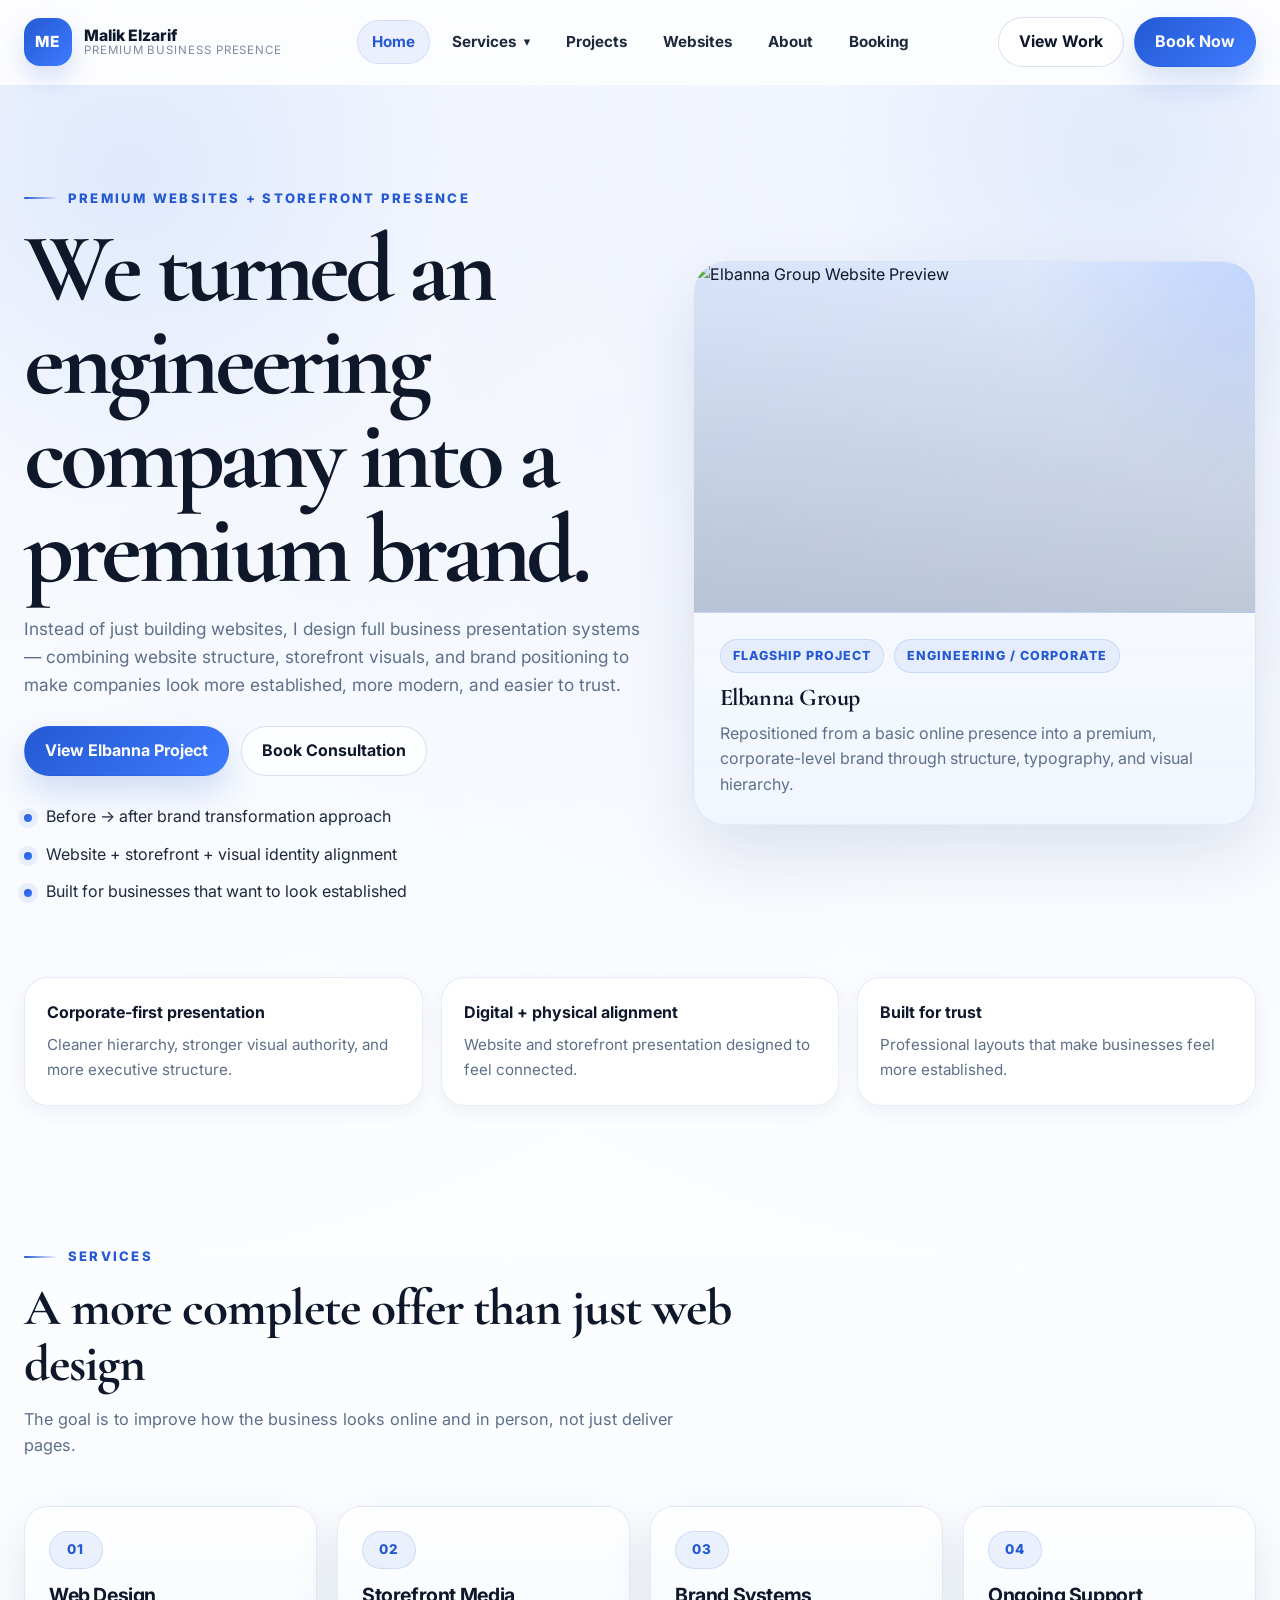
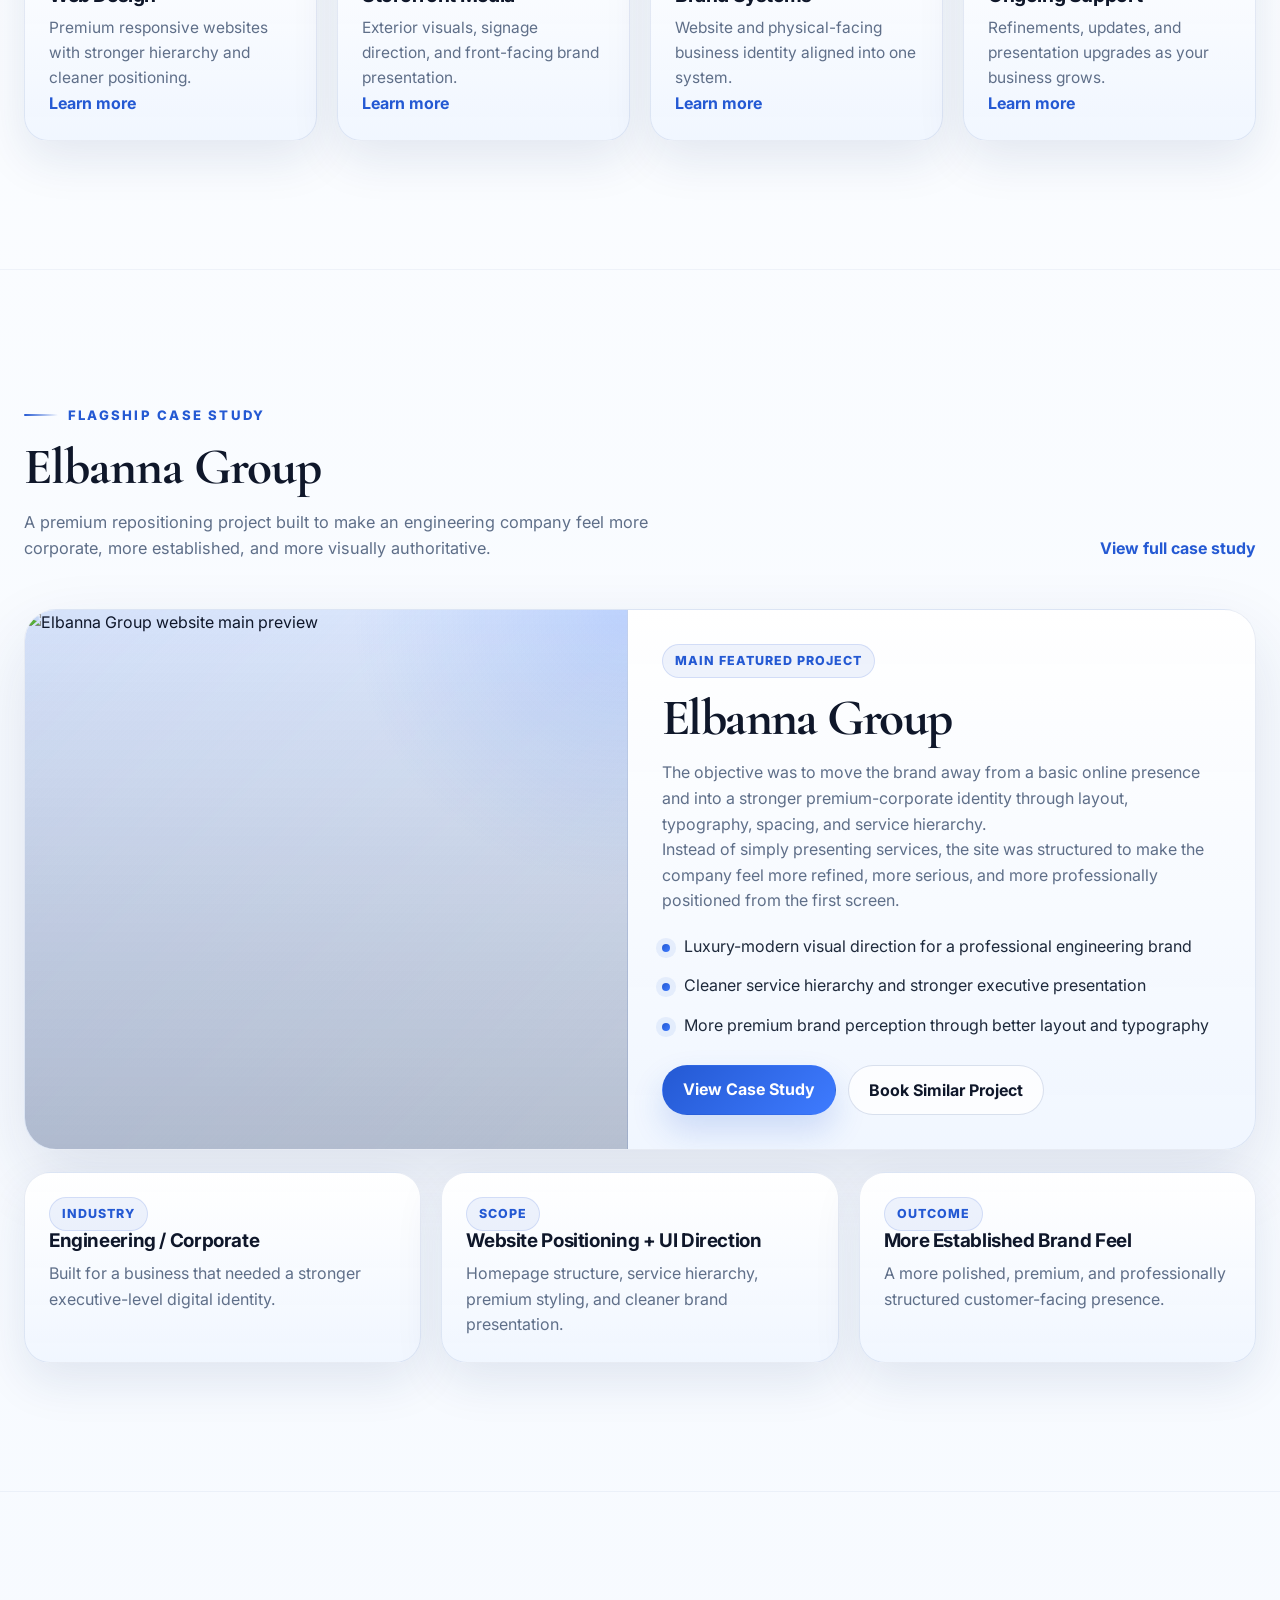
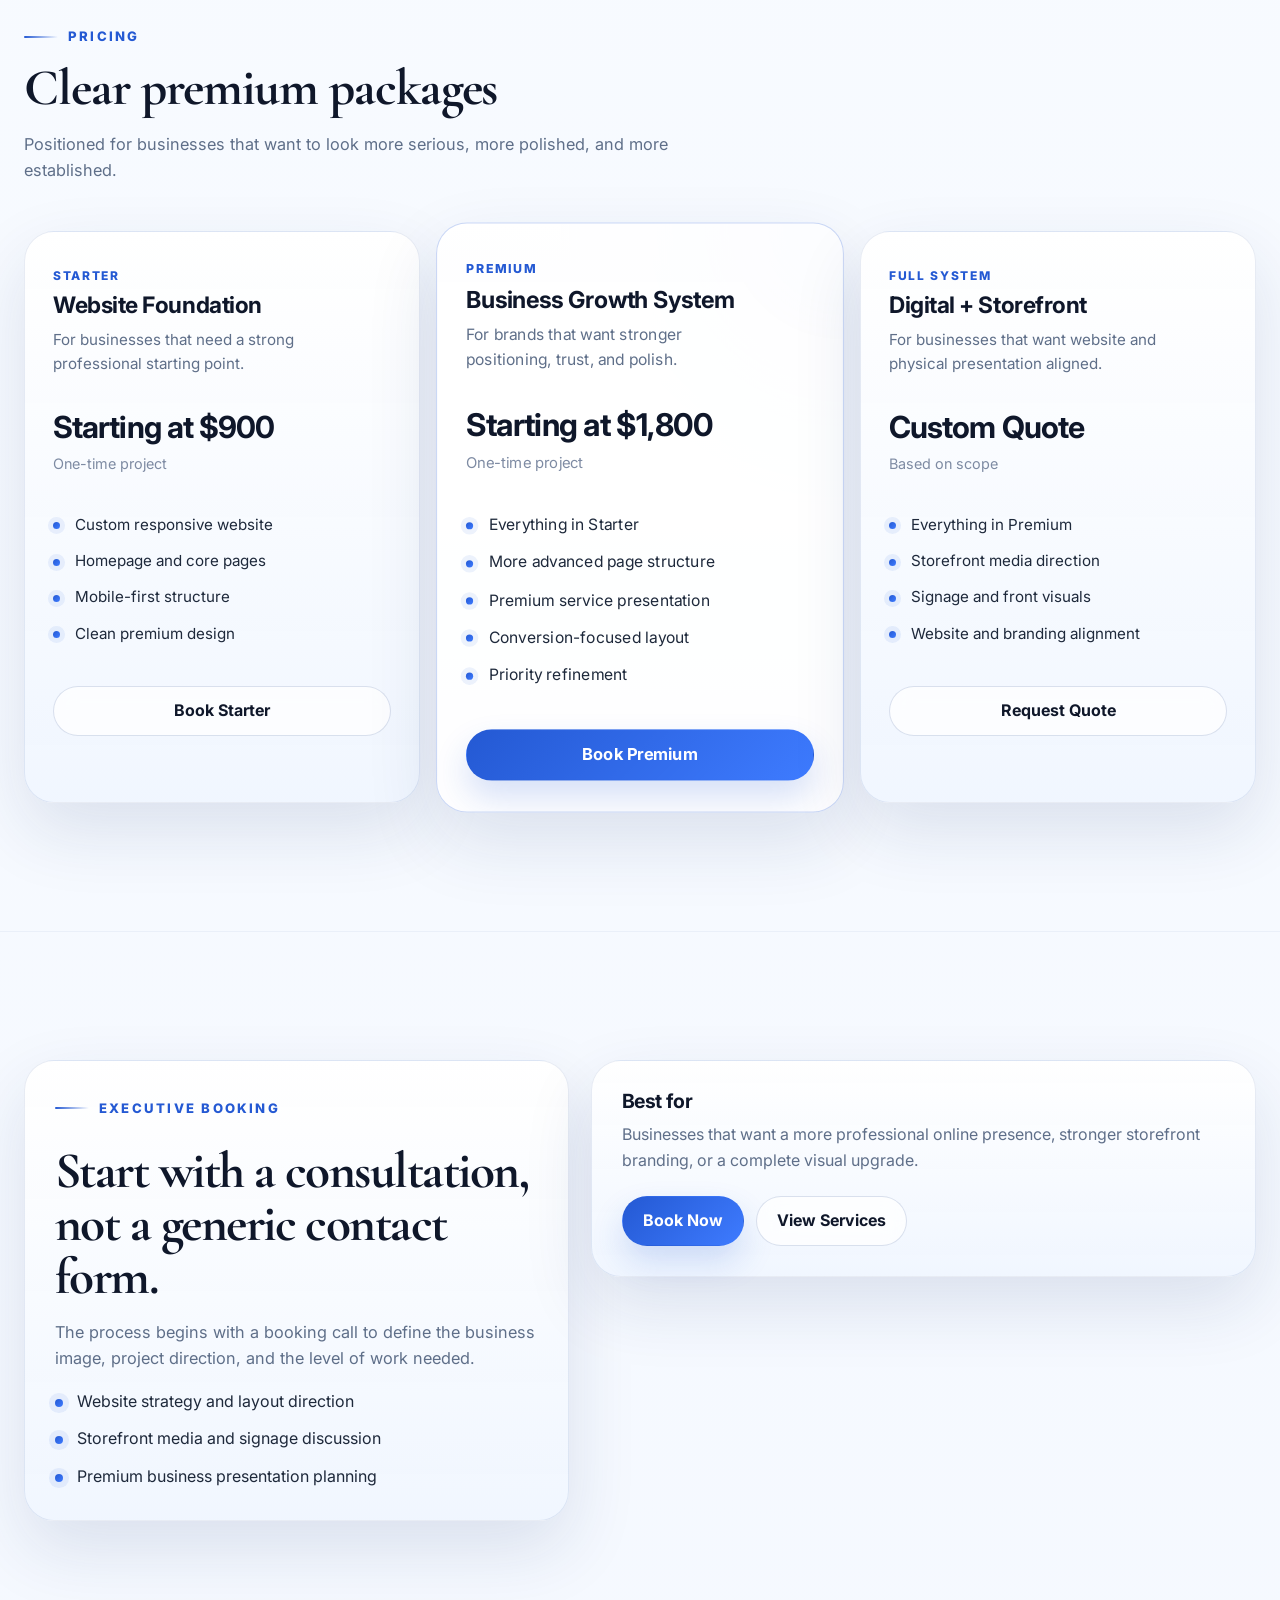
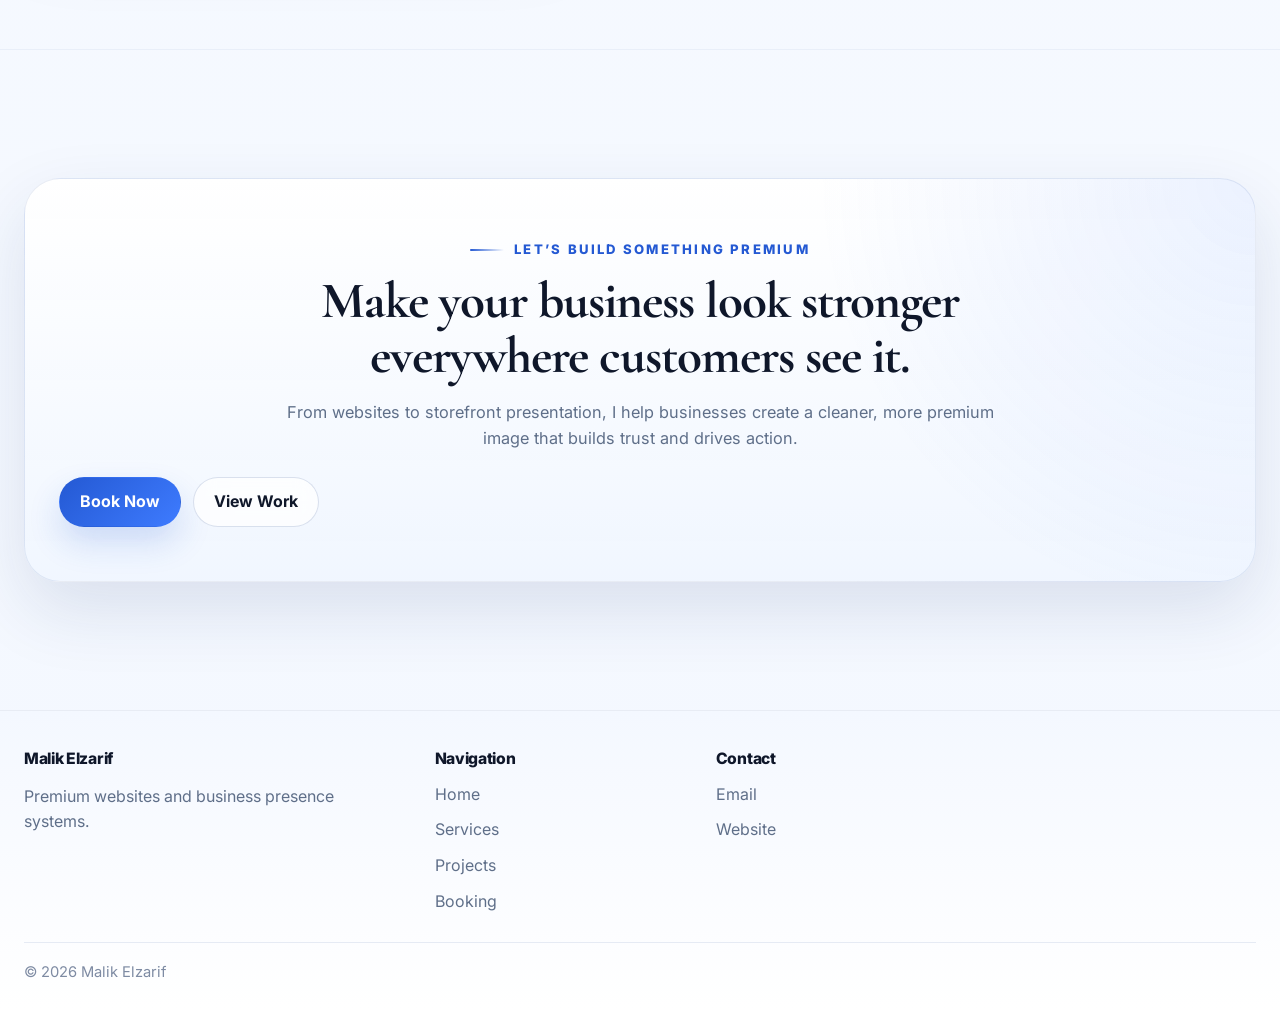
==== commit a520f777: "Add files via upload" ====
--- a/index.html
+++ b/index.html
@@ -581,49 +581,66 @@
 
     <main id="main">
       <!-- HERO -->
-      <section class="home-hero">
-        <div class="home-hero__bg" aria-hidden="true"></div>
-
-        <div class="container home-hero__inner">
-          <div>
-            <p class="eyebrow">Premium Websites + Storefront Presence</p>
-            <h1 class="home-hero__title">
-              Build a business presence that feels established, modern, and trusted.
-            </h1>
-            <p class="home-hero__text">
-              I design premium websites, storefront visuals, and brand presentation systems
-              for businesses that want a cleaner image and a stronger first impression.
-            </p>
-
-            <div class="home-hero__actions">
-              <a class="btn btn--primary" href="contact.html">Book a Consultation</a>
-              <a class="btn btn--ghost" href="projects.html">See Featured Project</a>
-            </div>
-
-            <ul class="home-hero__proof">
-              <li>Corporate-quality website structure and presentation</li>
-              <li>Storefront media and signage direction for customer-facing brands</li>
-              <li>Premium layouts built to improve trust and conversion</li>
-            </ul>
-          </div>
-
-          <article class="hero-panel">
-            <div class="hero-panel__media" aria-hidden="true"></div>
-            <div class="hero-panel__content">
-              <div class="hero-panel__meta">
-                <span>Flagship Project</span>
-                <span>Engineering / Corporate</span>
-              </div>
-
-              <h3>Elbanna Group</h3>
-              <p>
-                A luxury-modern digital presence built to make an engineering brand feel
-                more premium, more structured, and more professionally positioned.
-              </p>
-            </div>
-          </article>
-        </div>
-      </section>
+     <!-- HERO (UPGRADED — PROOF DRIVEN) -->
+<section class="home-hero">
+  <div class="home-hero__bg"></div>
+
+  <div class="container home-hero__inner">
+    
+    <!-- LEFT -->
+    <div>
+      <p class="eyebrow">Premium Websites + Storefront Presence</p>
+
+      <h1 class="home-hero__title">
+        We turned an engineering company into a premium brand.
+      </h1>
+
+      <p class="home-hero__text">
+        Instead of just building websites, I design full business presentation systems —
+        combining website structure, storefront visuals, and brand positioning
+        to make companies look more established, more modern, and easier to trust.
+      </p>
+
+      <div class="home-hero__actions">
+        <a class="btn btn--primary" href="projects.html#elbanna">
+          View Elbanna Project
+        </a>
+        <a class="btn btn--ghost" href="contact.html">
+          Book Consultation
+        </a>
+      </div>
+
+      <ul class="home-hero__proof">
+        <li>Before → after brand transformation approach</li>
+        <li>Website + storefront + visual identity alignment</li>
+        <li>Built for businesses that want to look established</li>
+      </ul>
+    </div>
+
+    <!-- RIGHT (REAL PROJECT) -->
+    <article class="hero-panel">
+      <div class="hero-panel__media">
+        <img src="assets/projects/elbanna-hero.jpg" alt="Elbanna Group Website Preview" />
+      </div>
+
+      <div class="hero-panel__content">
+        <div class="hero-panel__meta">
+          <span>Flagship Project</span>
+          <span>Engineering / Corporate</span>
+        </div>
+
+        <h3>Elbanna Group</h3>
+
+        <p>
+          Repositioned from a basic online presence into a premium,
+          corporate-level brand through structure, typography,
+          and visual hierarchy.
+        </p>
+      </div>
+    </article>
+
+  </div>
+</section>
 
       <!-- SIGNATURE STRIP -->
       <section class="signature-strip">
@@ -690,47 +707,81 @@
       </section>
 
       <!-- MAIN CASE -->
-      <section class="section">
-        <div class="container">
-          <div class="section-head section-head--split">
-            <div>
-              <p class="eyebrow">Main Case Study</p>
-              <h2 class="section-title">Elbanna Group leads the portfolio.</h2>
-            </div>
-            <a class="text-link" href="projects.html">View all projects</a>
-          </div>
-
-          <article class="main-case">
-            <div class="main-case__media" aria-hidden="true"></div>
-
-            <div class="main-case__content">
-              <span class="section-tag">Featured Project</span>
-              <h2>Elbanna Group</h2>
-
-              <p>
-                This project focused on transforming an engineering business into a more premium,
-                corporate, and visually established digital presence.
-              </p>
-
-              <p>
-                The direction emphasized stronger hierarchy, refined typography, cleaner layout structure,
-                and a luxury-modern tone that fits a serious professional brand.
-              </p>
-
-              <ul class="main-case__list">
-                <li>Luxury-modern corporate styling with stronger brand authority</li>
-                <li>Cleaner service structure and more professional visual hierarchy</li>
-                <li>A more established digital image for a premium engineering company</li>
-              </ul>
-
-              <div class="main-case__actions">
-                <a class="btn btn--primary" href="projects.html">View Case Study</a>
-                <a class="btn btn--ghost" href="websites.html">See Website Work</a>
-              </div>
-            </div>
-          </article>
-        </div>
-      </section>
+      <!-- ELBANNA CASE STUDY (UPGRADED) -->
+<section class="section" id="elbanna">
+  <div class="container">
+    <div class="section-head section-head--split">
+      <div>
+        <p class="eyebrow">Flagship Case Study</p>
+        <h2 class="section-title">Elbanna Group</h2>
+        <p class="section-text">
+          A premium repositioning project built to make an engineering company feel
+          more corporate, more established, and more visually authoritative.
+        </p>
+      </div>
+
+      <a class="text-link" href="projects.html">View full case study</a>
+    </div>
+
+    <article class="main-case">
+      <div class="main-case__media">
+        <img src="assets/projects/elbanna-main.jpg" alt="Elbanna Group website main preview" />
+      </div>
+
+      <div class="main-case__content">
+        <span class="section-tag">Main Featured Project</span>
+        <h2>Elbanna Group</h2>
+
+        <p>
+          The objective was to move the brand away from a basic online presence and into a
+          stronger premium-corporate identity through layout, typography, spacing, and service hierarchy.
+        </p>
+
+        <p>
+          Instead of simply presenting services, the site was structured to make the company
+          feel more refined, more serious, and more professionally positioned from the first screen.
+        </p>
+
+        <ul class="main-case__list">
+          <li>Luxury-modern visual direction for a professional engineering brand</li>
+          <li>Cleaner service hierarchy and stronger executive presentation</li>
+          <li>More premium brand perception through better layout and typography</li>
+        </ul>
+
+        <div class="main-case__actions">
+          <a class="btn btn--primary" href="projects.html">View Case Study</a>
+          <a class="btn btn--ghost" href="contact.html">Book Similar Project</a>
+        </div>
+      </div>
+    </article>
+
+    <div class="elbanna-details-grid" style="margin-top: 22px;">
+      <article class="elbanna-detail-card">
+        <span class="section-tag">Industry</span>
+        <h3>Engineering / Corporate</h3>
+        <p>
+          Built for a business that needed a stronger executive-level digital identity.
+        </p>
+      </article>
+
+      <article class="elbanna-detail-card">
+        <span class="section-tag">Scope</span>
+        <h3>Website Positioning + UI Direction</h3>
+        <p>
+          Homepage structure, service hierarchy, premium styling, and cleaner brand presentation.
+        </p>
+      </article>
+
+      <article class="elbanna-detail-card">
+        <span class="section-tag">Outcome</span>
+        <h3>More Established Brand Feel</h3>
+        <p>
+          A more polished, premium, and professionally structured customer-facing presence.
+        </p>
+      </article>
+    </div>
+  </div>
+</section>
 
       <!-- PRICING -->
       <section class="section" id="pricing">
--- a/css/style.css
+++ b/css/style.css
@@ -2375,4 +2375,38 @@
   .booking-embed {
     min-height: 680px;
   }
+}/* ELBANNA CASE STUDY UPGRADE */
+.main-case__media img{
+  width:100%;
+  height:100%;
+  object-fit:cover;
+}
+
+.elbanna-details-grid{
+  display:grid;
+  gap:20px;
+}
+
+.elbanna-detail-card{
+  padding:24px;
+  border:1px solid var(--line);
+  border-radius:26px;
+  background:var(--surface-blue);
+  box-shadow:var(--shadow-md);
+}
+
+.elbanna-detail-card h3{
+  color:var(--text);
+  font-size:1.18rem;
+  margin-bottom:10px;
+}
+
+.elbanna-detail-card p{
+  color:var(--muted);
+}
+
+@media (min-width: 900px){
+  .elbanna-details-grid{
+    grid-template-columns:repeat(3, minmax(0, 1fr));
+  }
 }
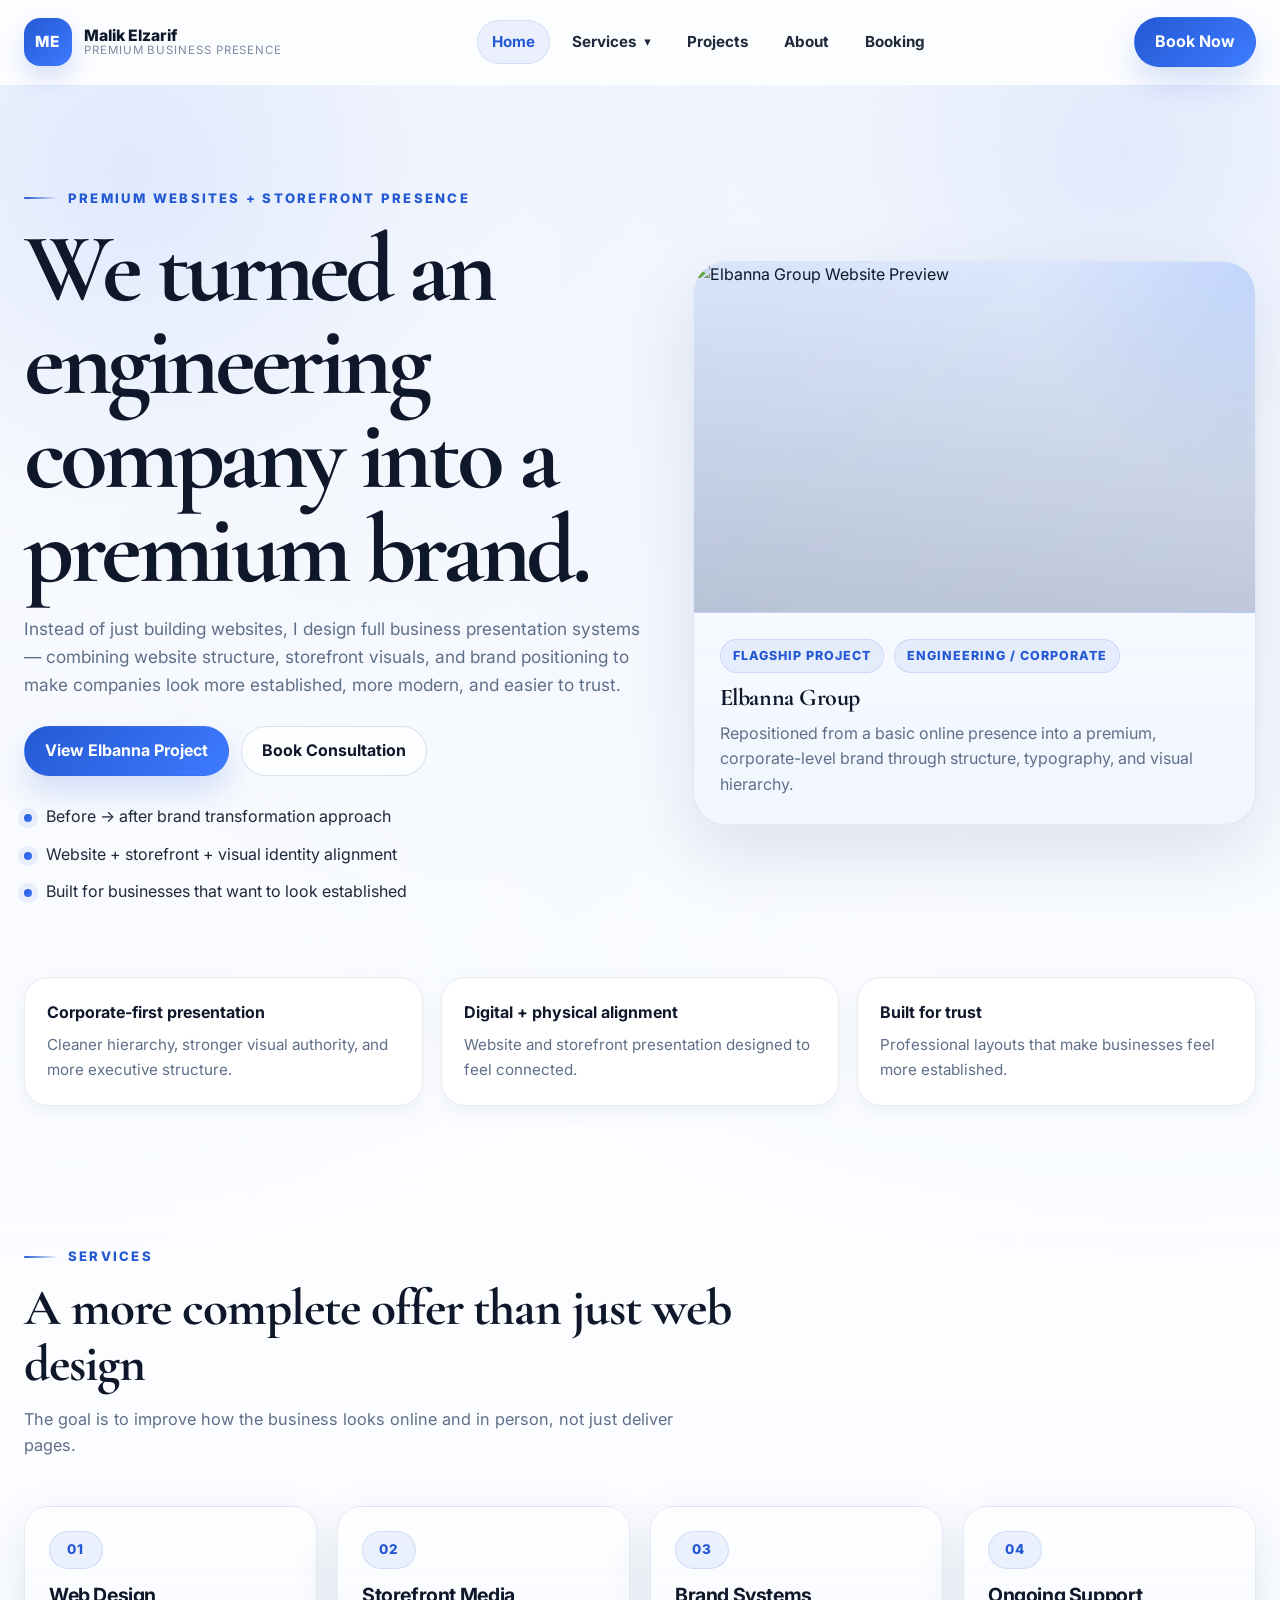
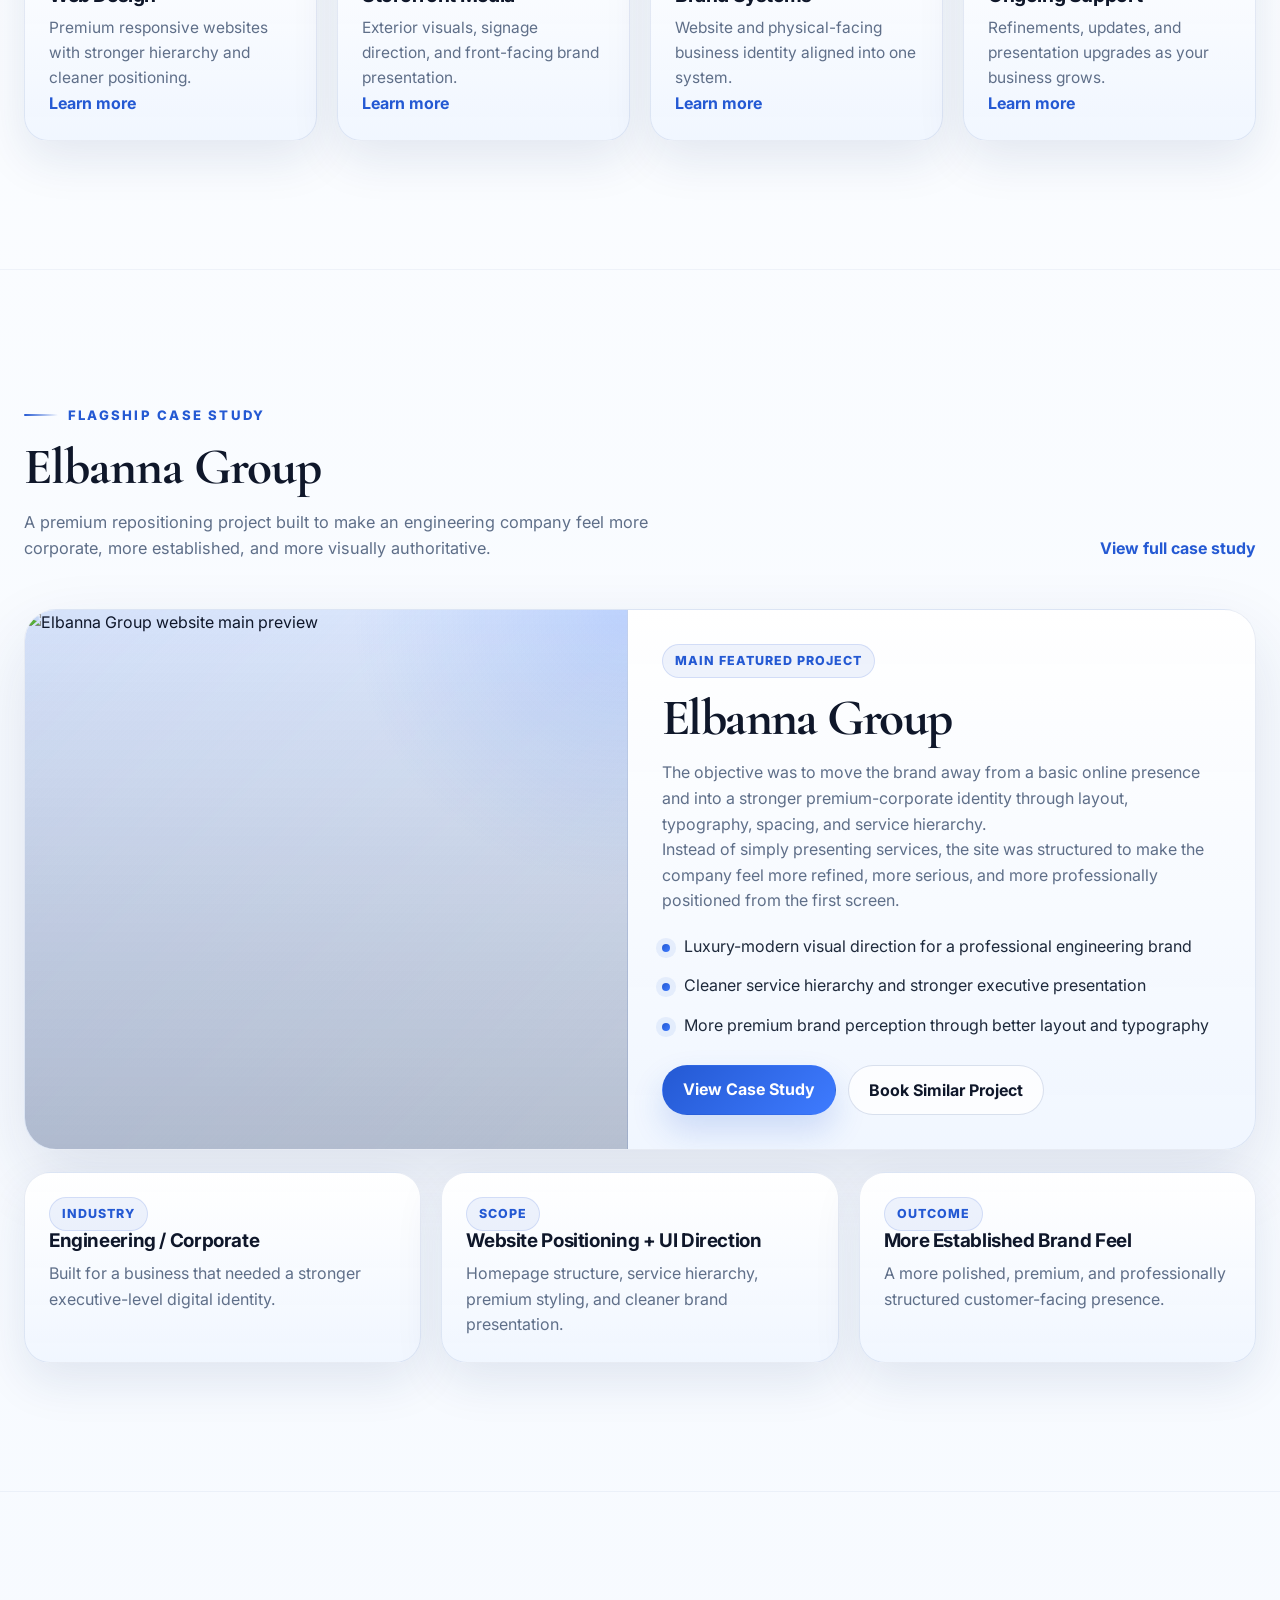
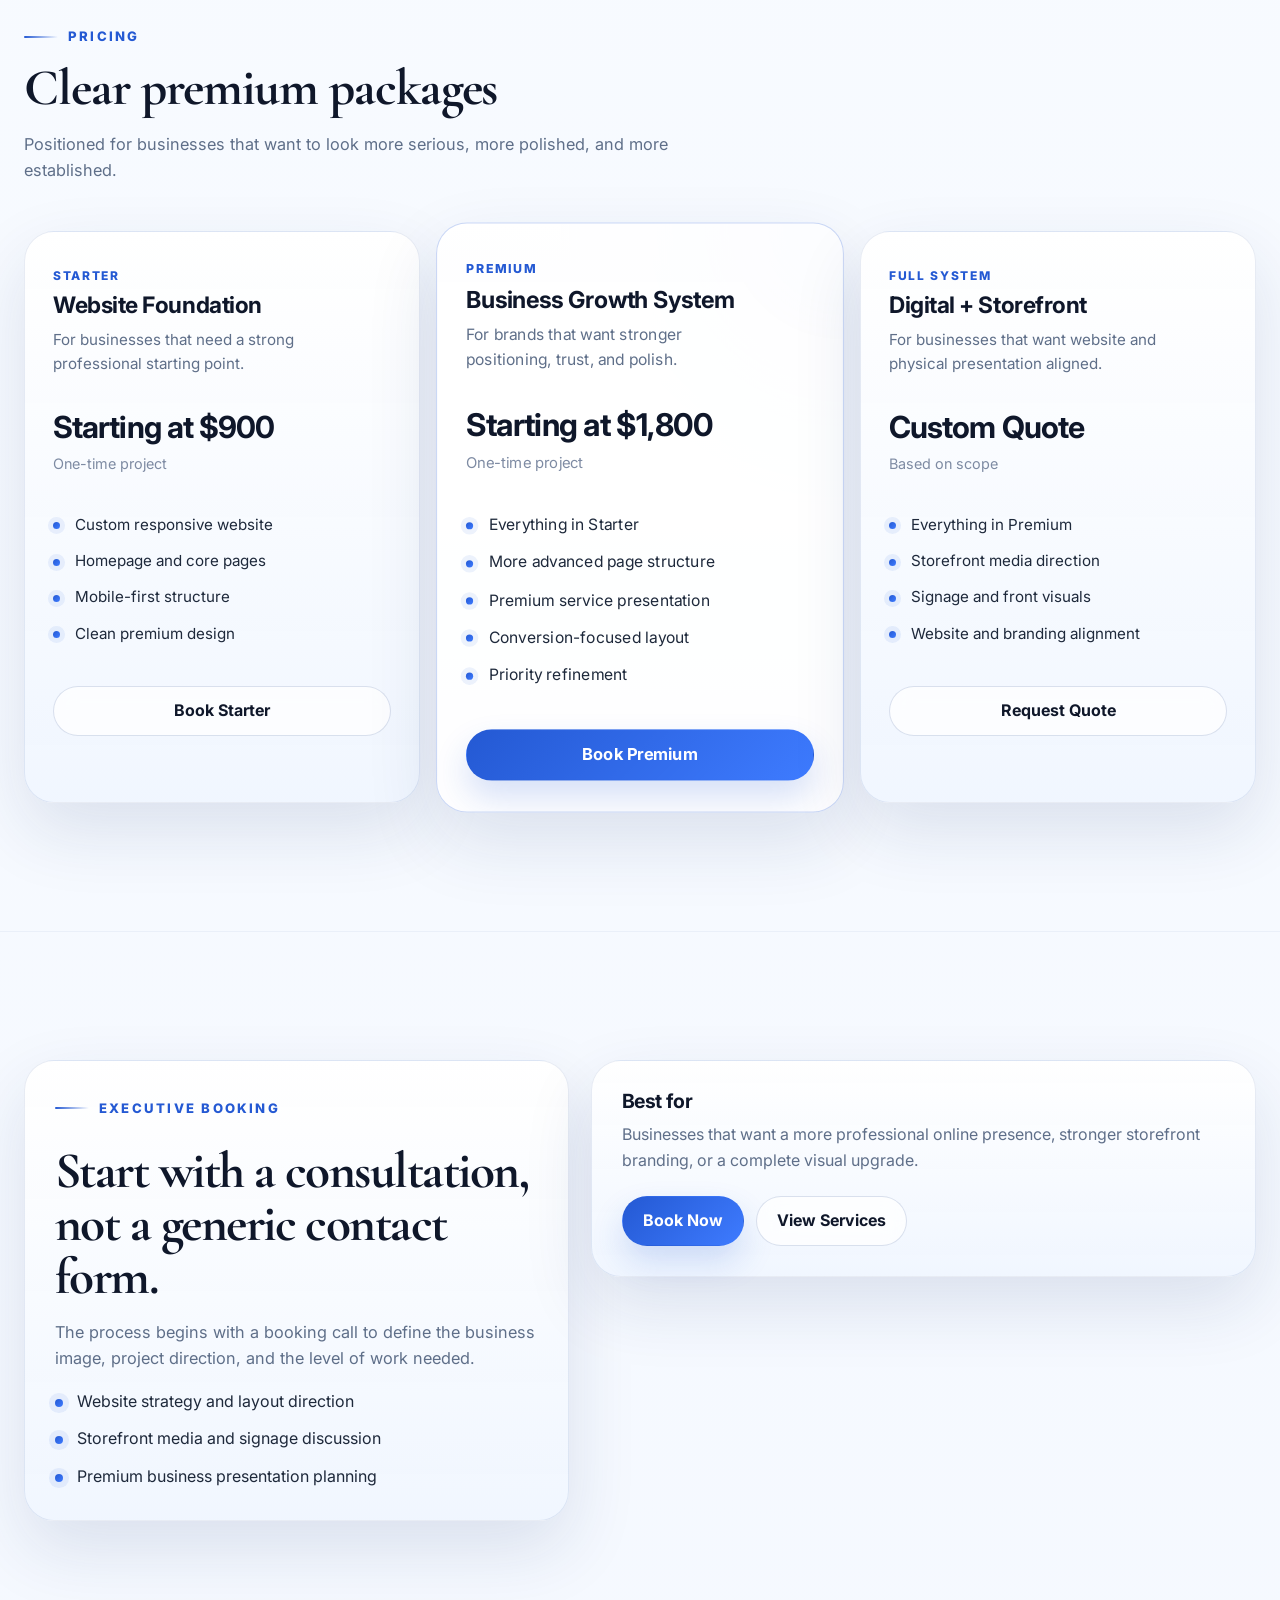
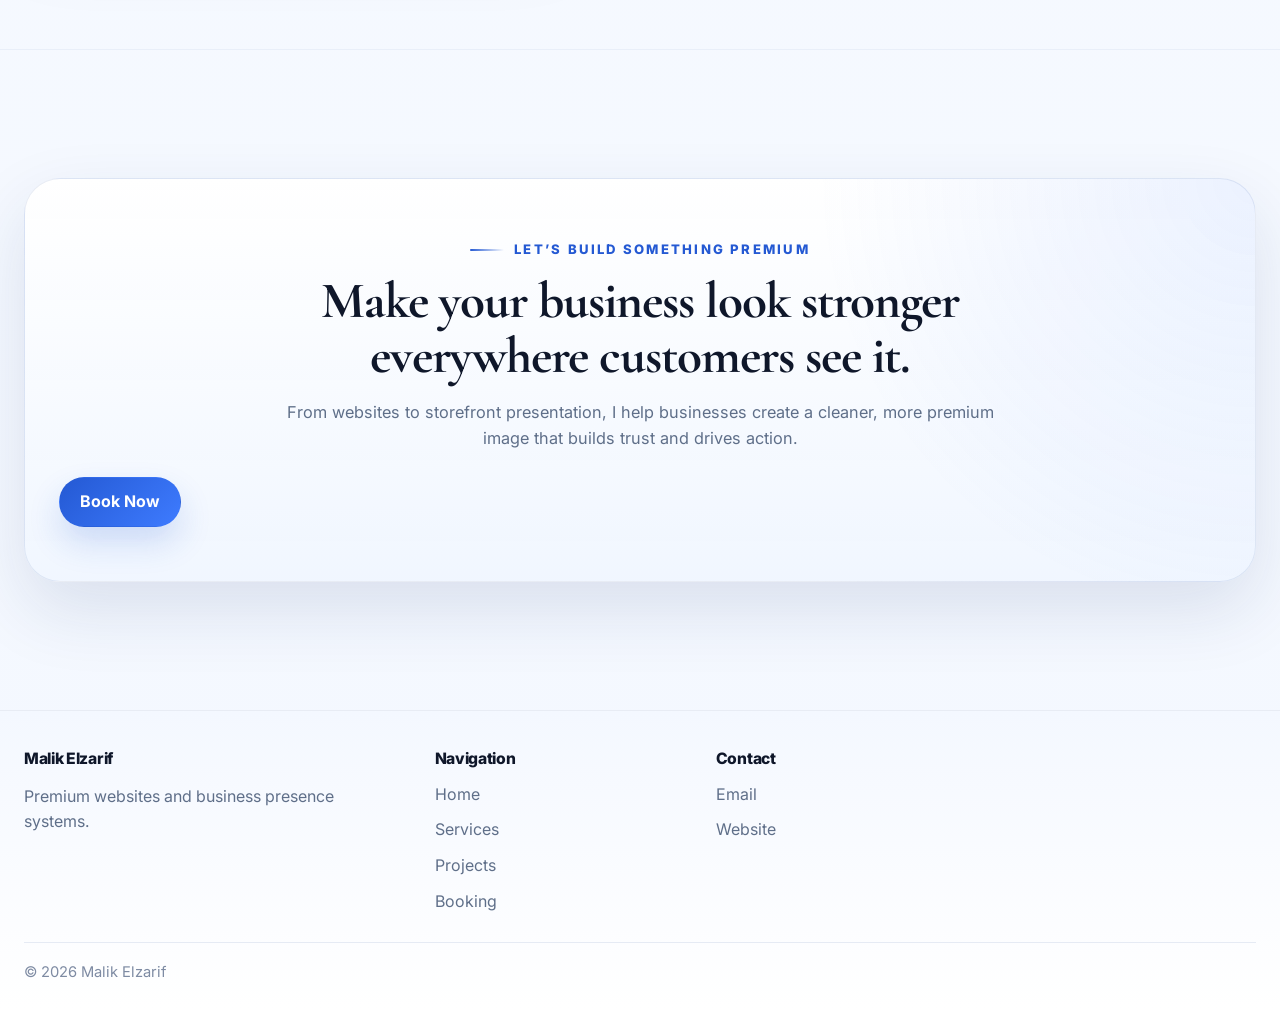
==== commit f8b20e64: "Update index.html" ====
--- a/index.html
+++ b/index.html
@@ -509,14 +509,12 @@
               </li>
 
               <li><a class="nav__link" href="projects.html">Projects</a></li>
-              <li><a class="nav__link" href="websites.html">Websites</a></li>
               <li><a class="nav__link" href="about.html">About</a></li>
               <li><a class="nav__link" href="contact.html">Booking</a></li>
             </ul>
           </nav>
 
           <div class="header__actions">
-            <a class="btn btn--ghost" href="websites.html">View Work</a>
             <a class="btn btn--primary" href="contact.html">Book Now</a>
           </div>
 
@@ -565,14 +563,12 @@
               </li>
 
               <li><a href="projects.html">Projects</a></li>
-              <li><a href="websites.html">Websites</a></li>
               <li><a href="about.html">About</a></li>
               <li><a href="contact.html">Booking</a></li>
             </ul>
           </nav>
 
           <div class="mobile-menu__actions">
-            <a class="btn btn--ghost btn--block" href="websites.html">View Work</a>
             <a class="btn btn--primary btn--block" href="contact.html">Book Now</a>
           </div>
         </div>
@@ -918,7 +914,6 @@
 
             <div class="cta-box__actions">
               <a class="btn btn--primary" href="contact.html">Book Now</a>
-              <a class="btn btn--ghost" href="websites.html">View Work</a>
             </div>
           </div>
         </div>
@@ -959,4 +954,4 @@
 
   <script src="js/main.js"></script>
 </body>
-</html>+</html>
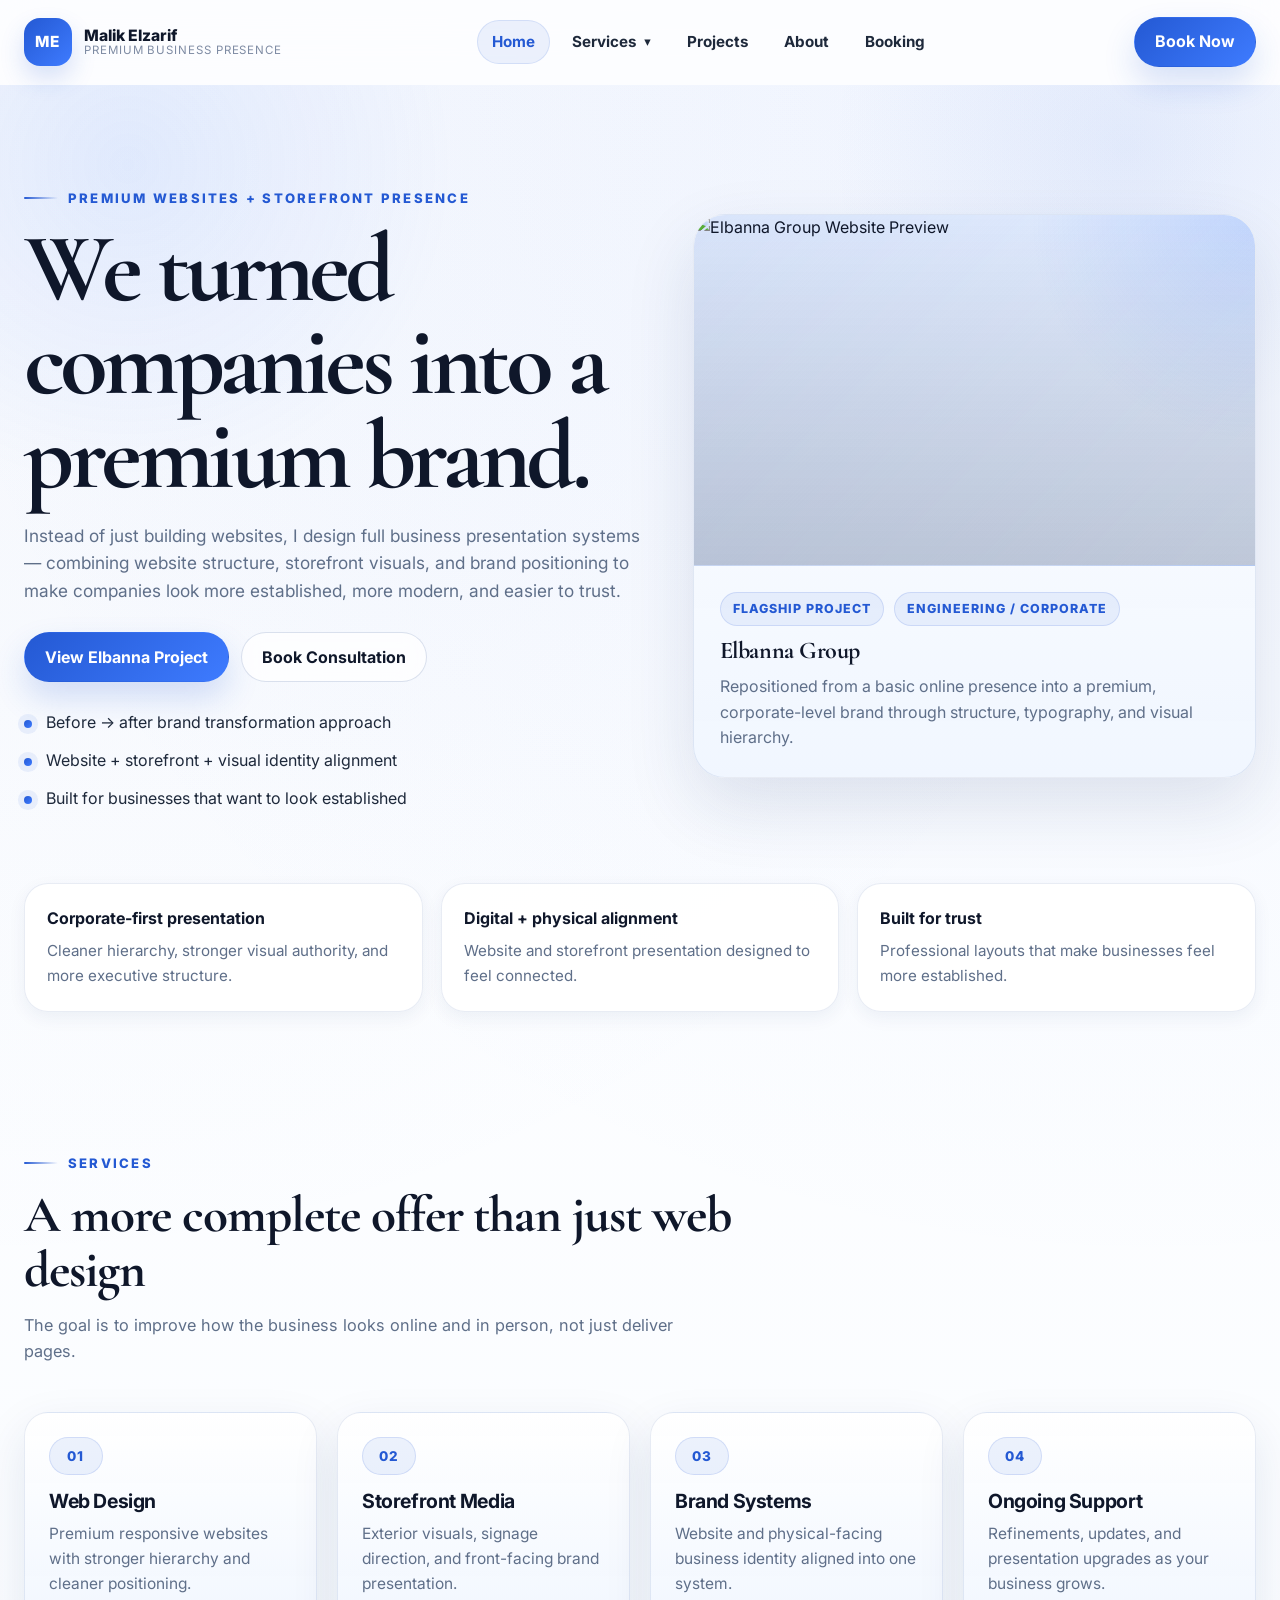
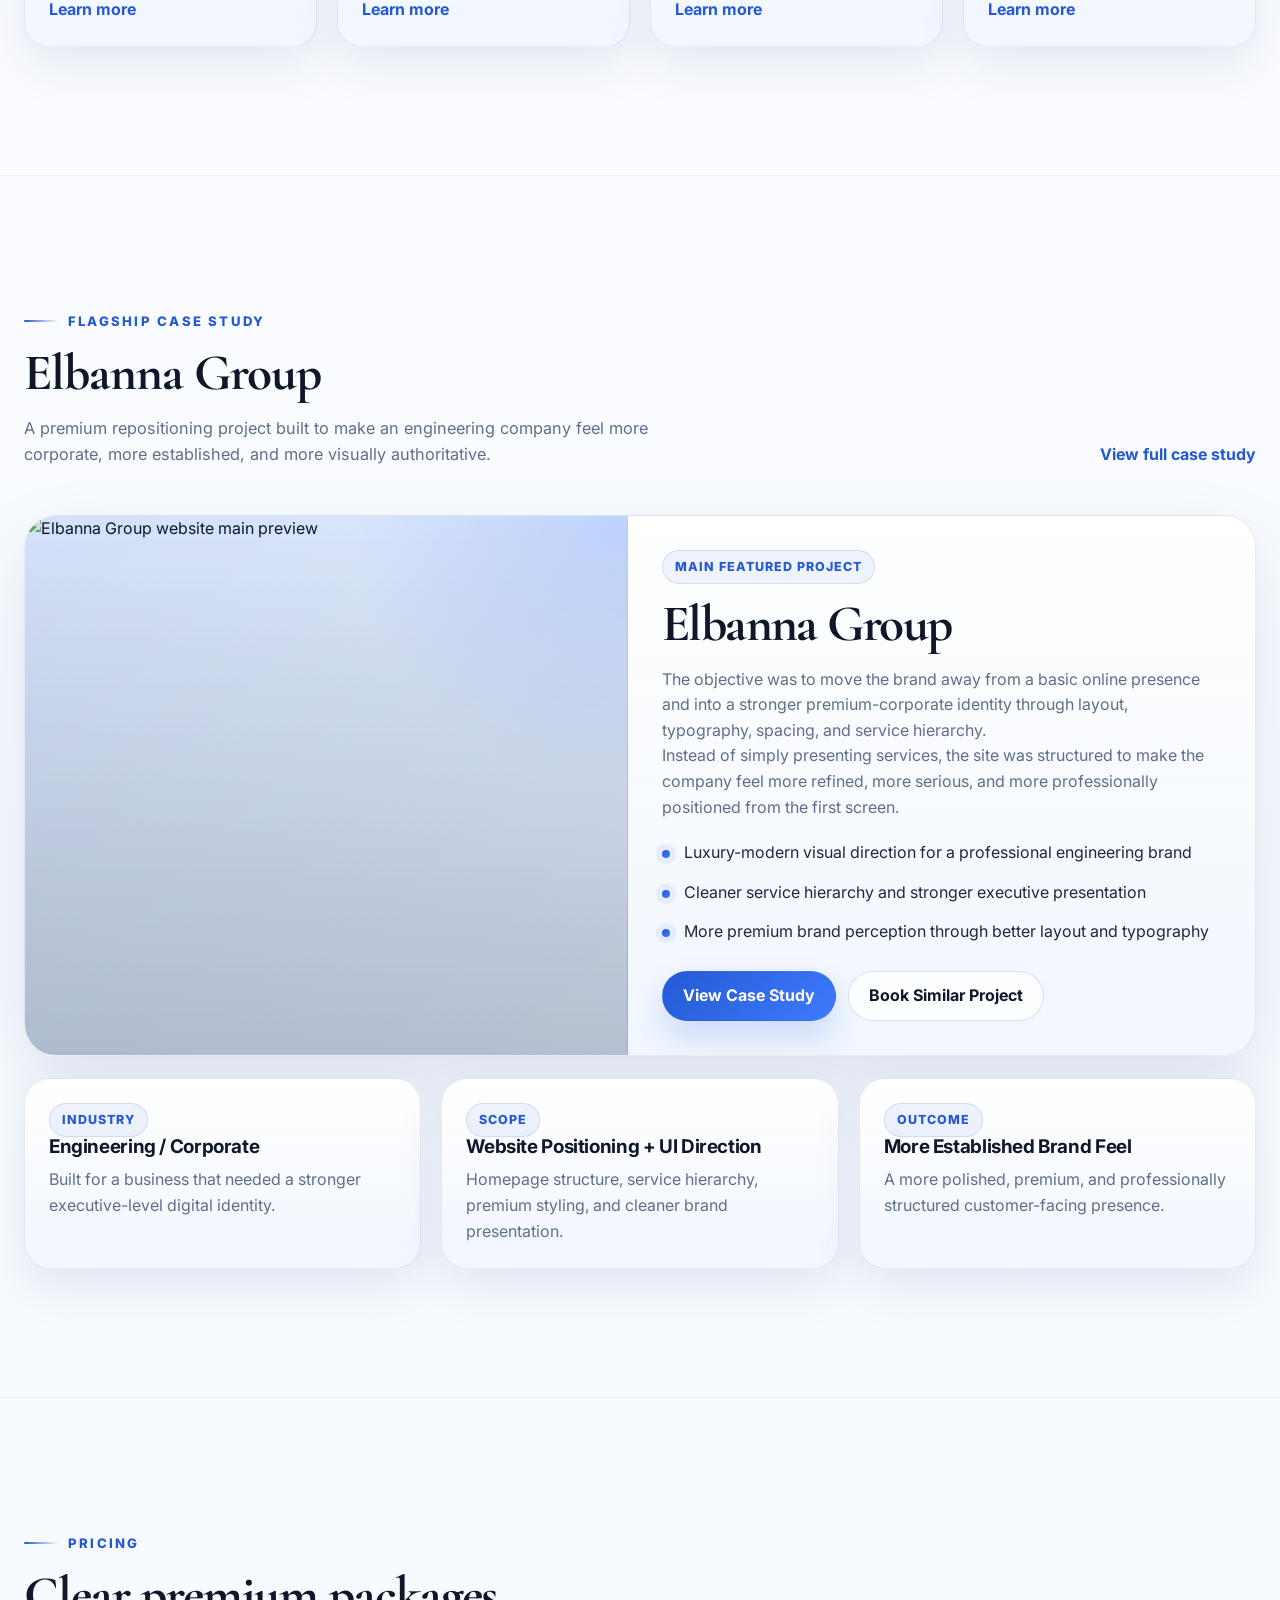
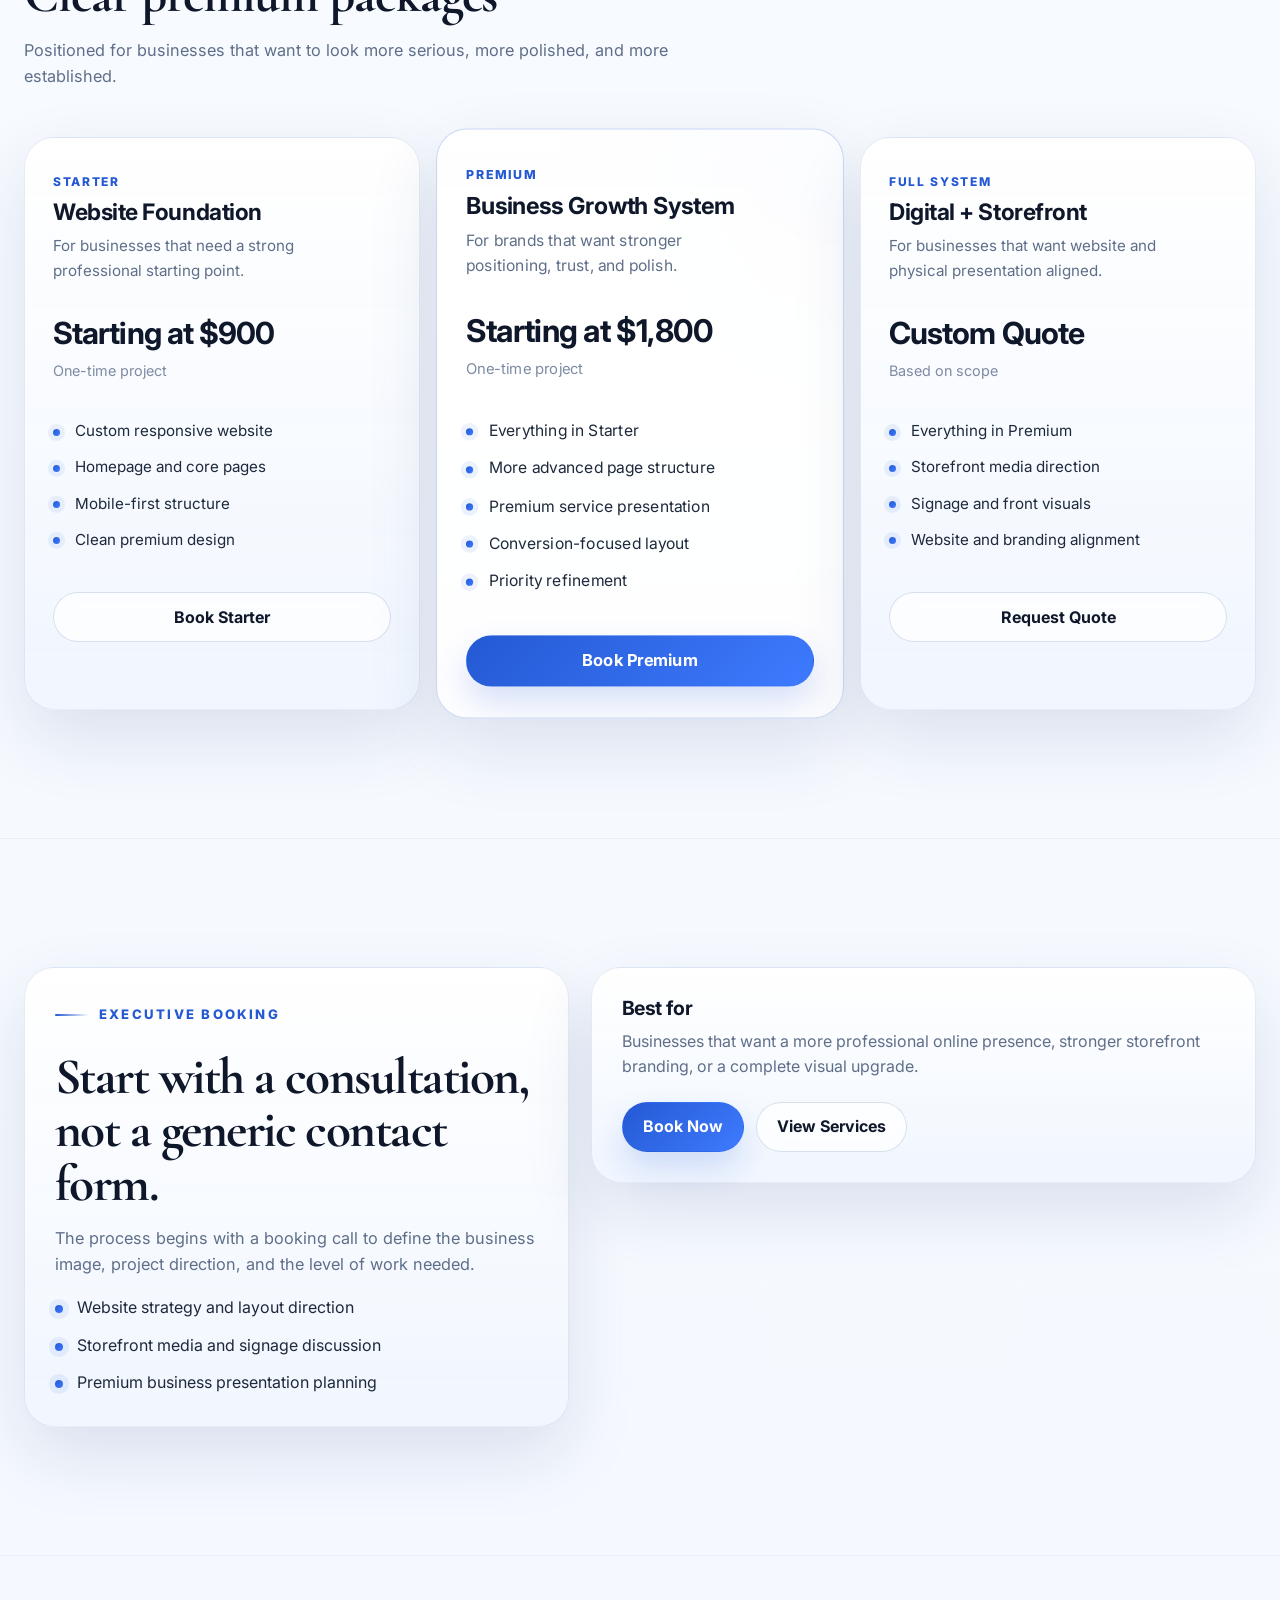
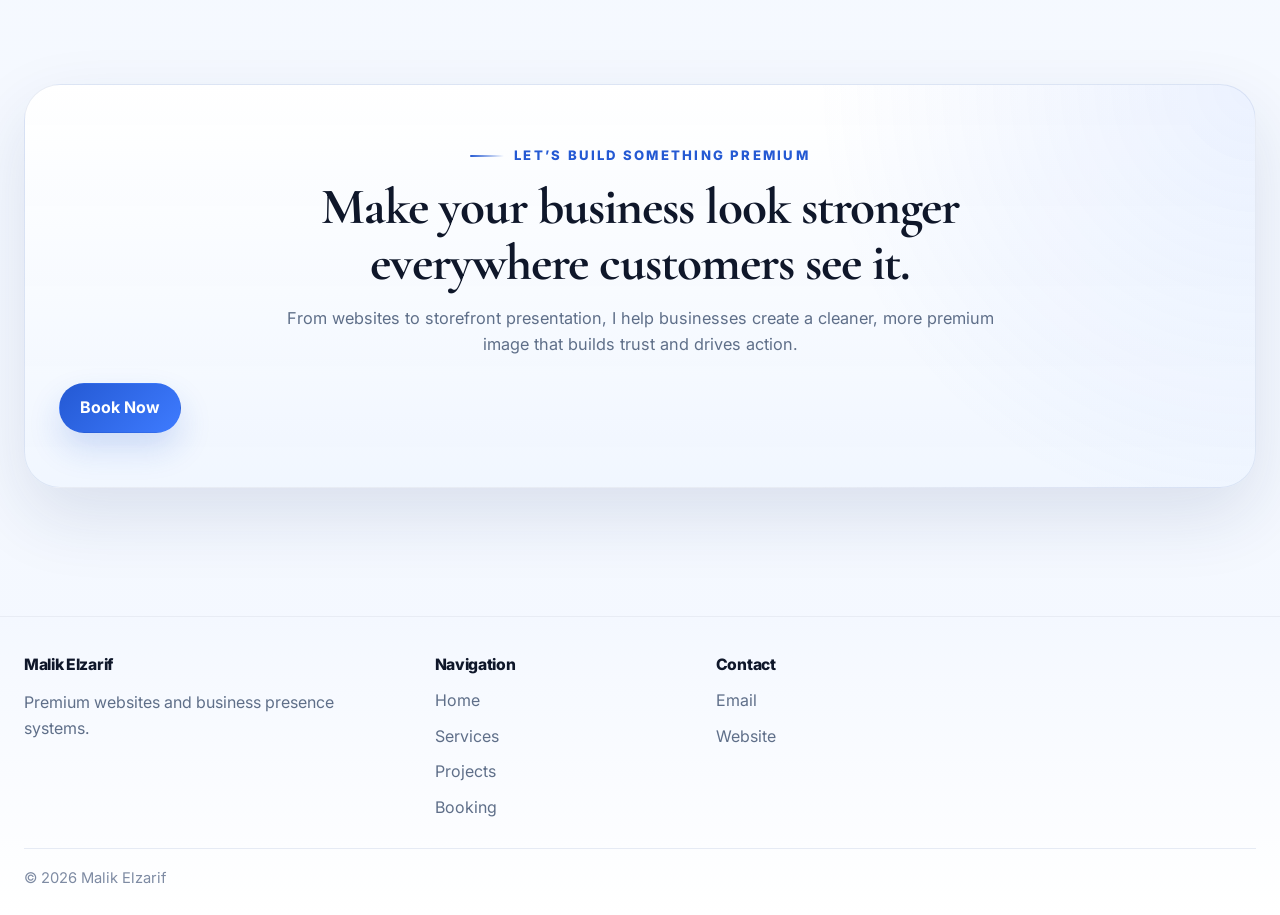
==== commit d5b760c7: "Update index.html" ====
--- a/index.html
+++ b/index.html
@@ -588,7 +588,7 @@
       <p class="eyebrow">Premium Websites + Storefront Presence</p>
 
       <h1 class="home-hero__title">
-        We turned an engineering company into a premium brand.
+        We turned companies into a premium brand.
       </h1>
 
       <p class="home-hero__text">
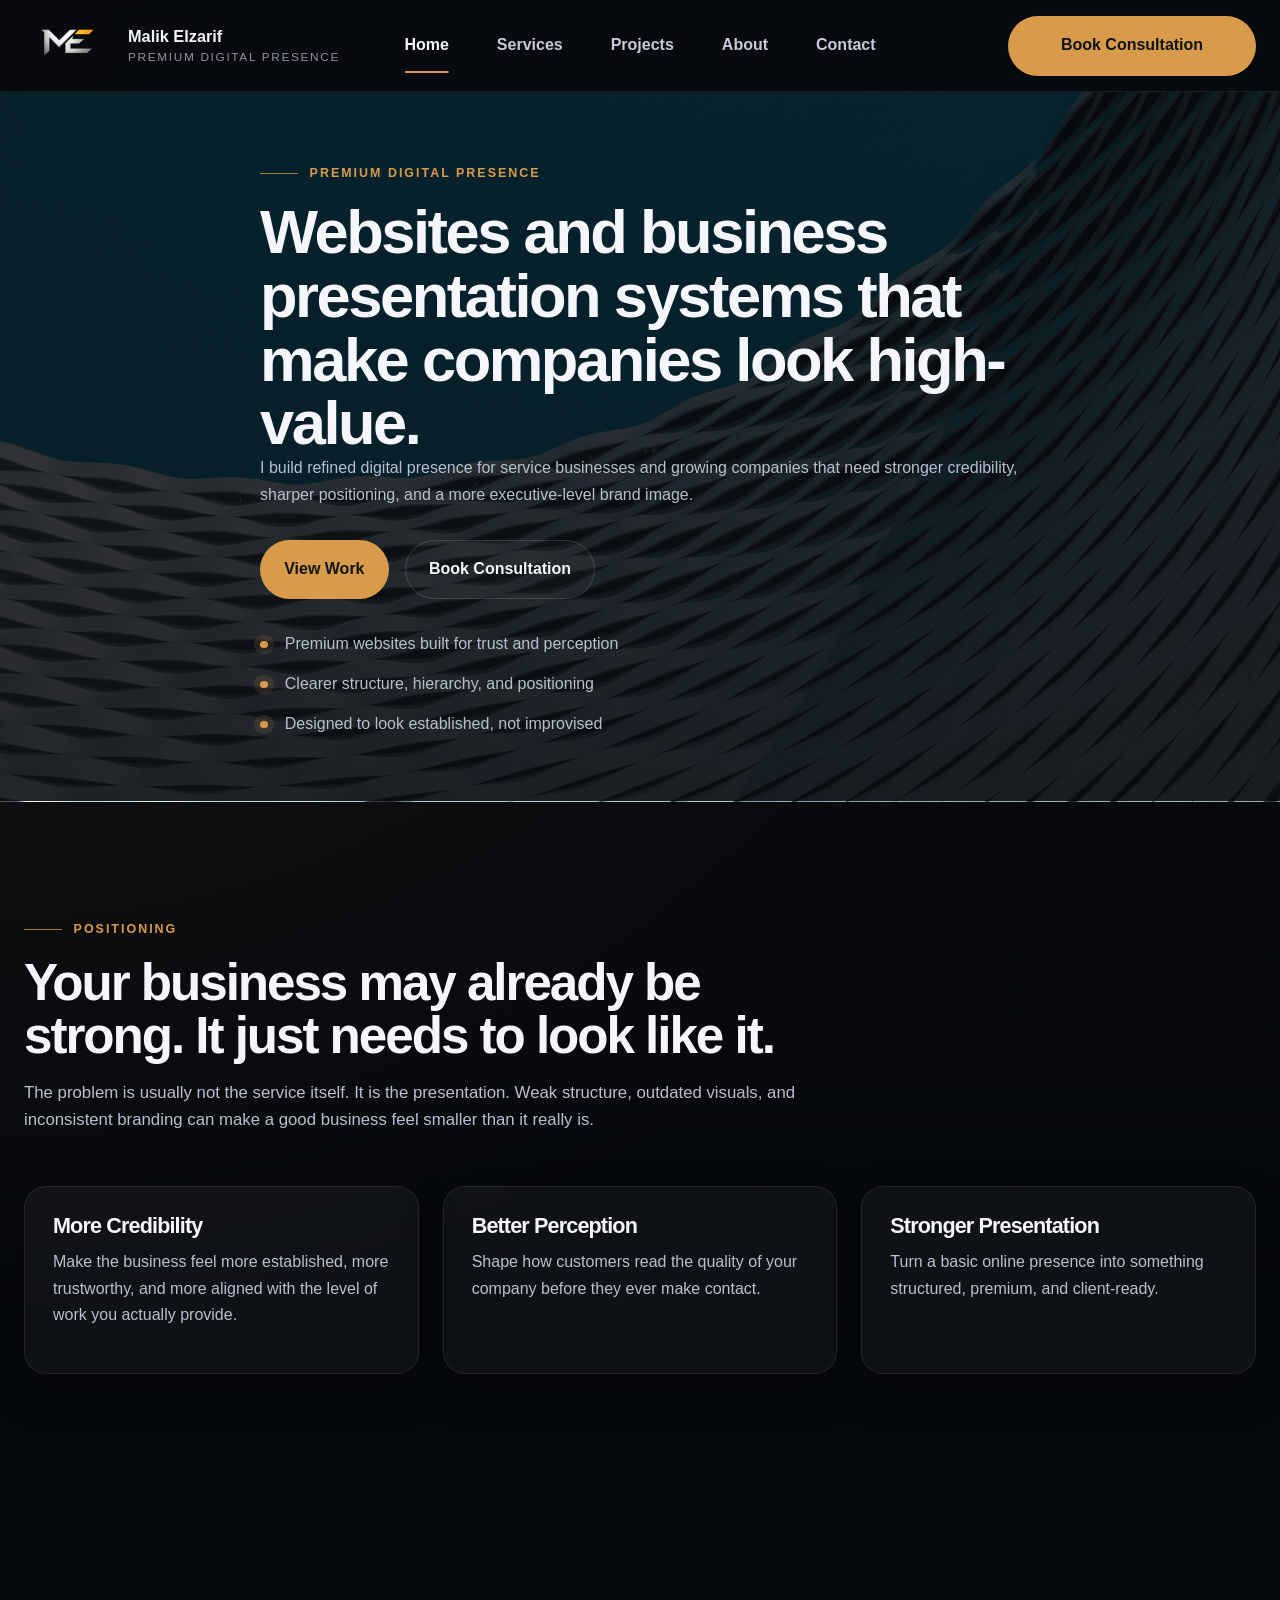
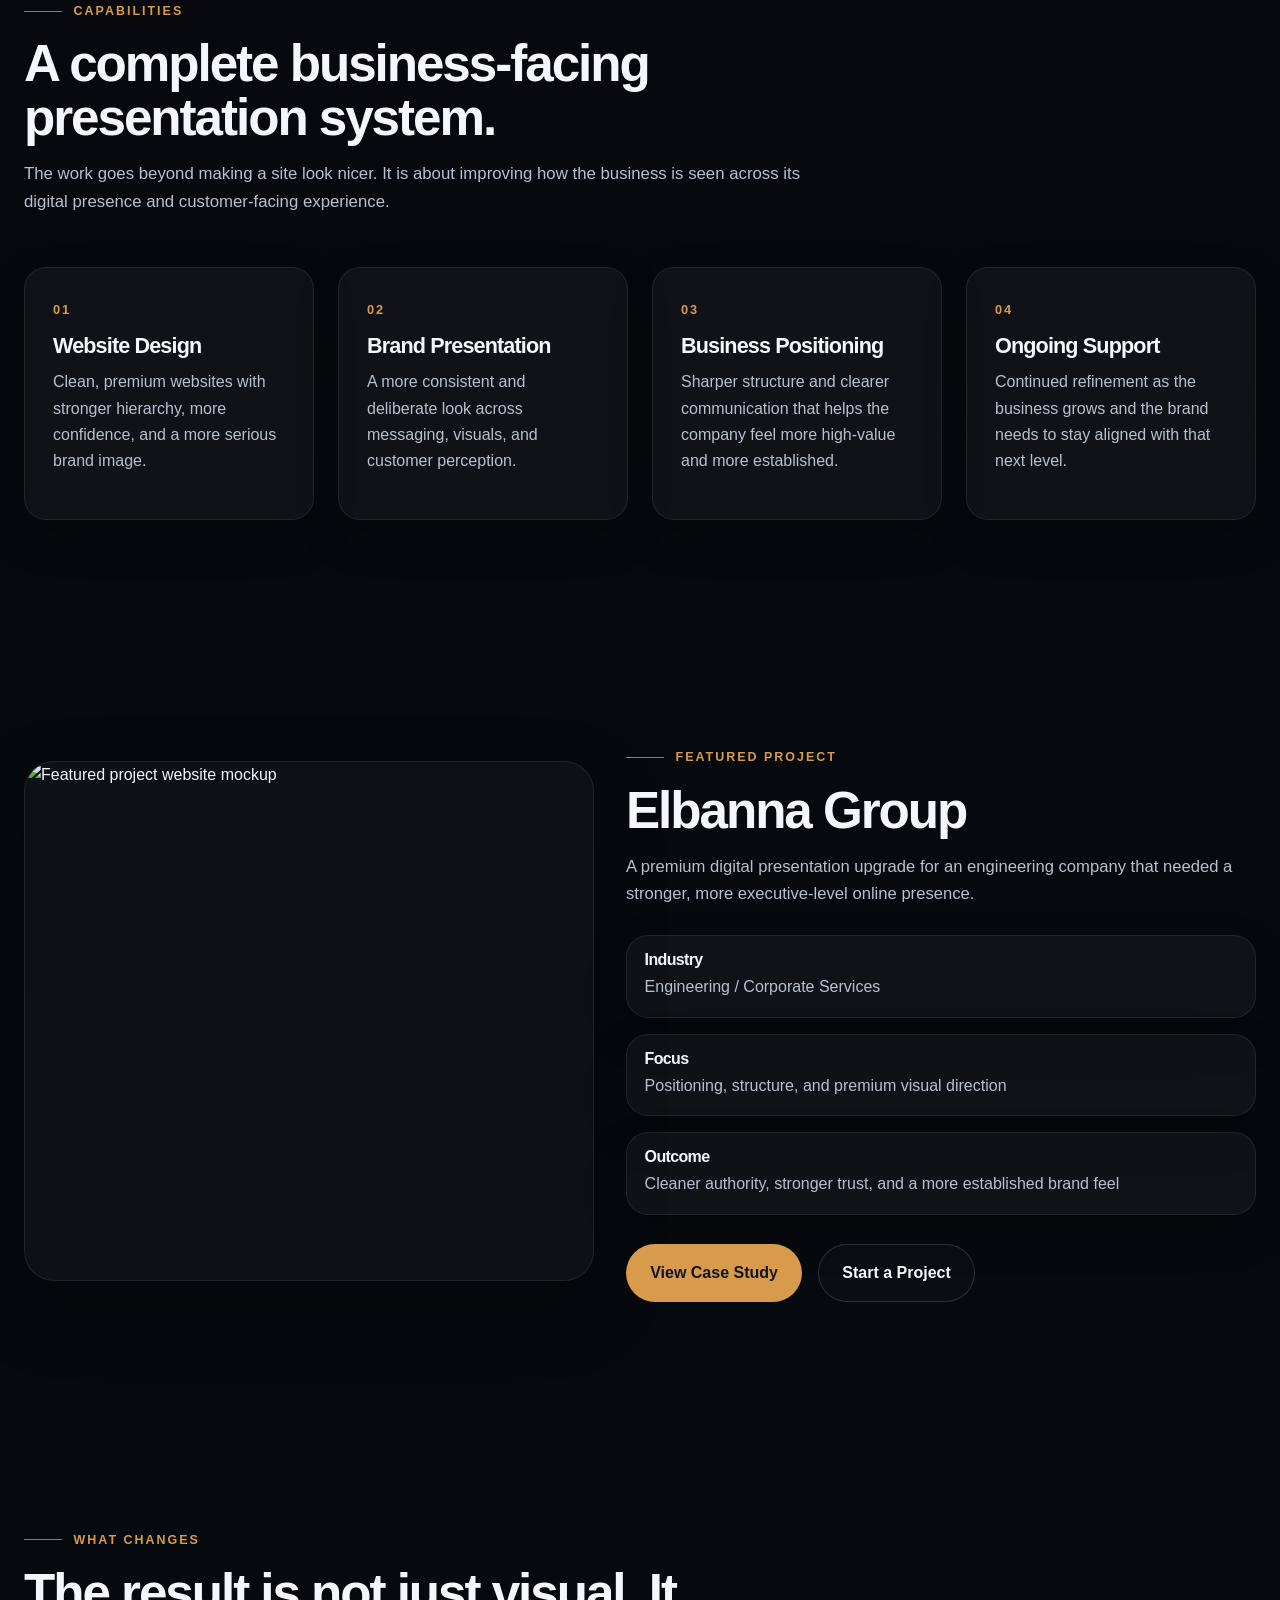
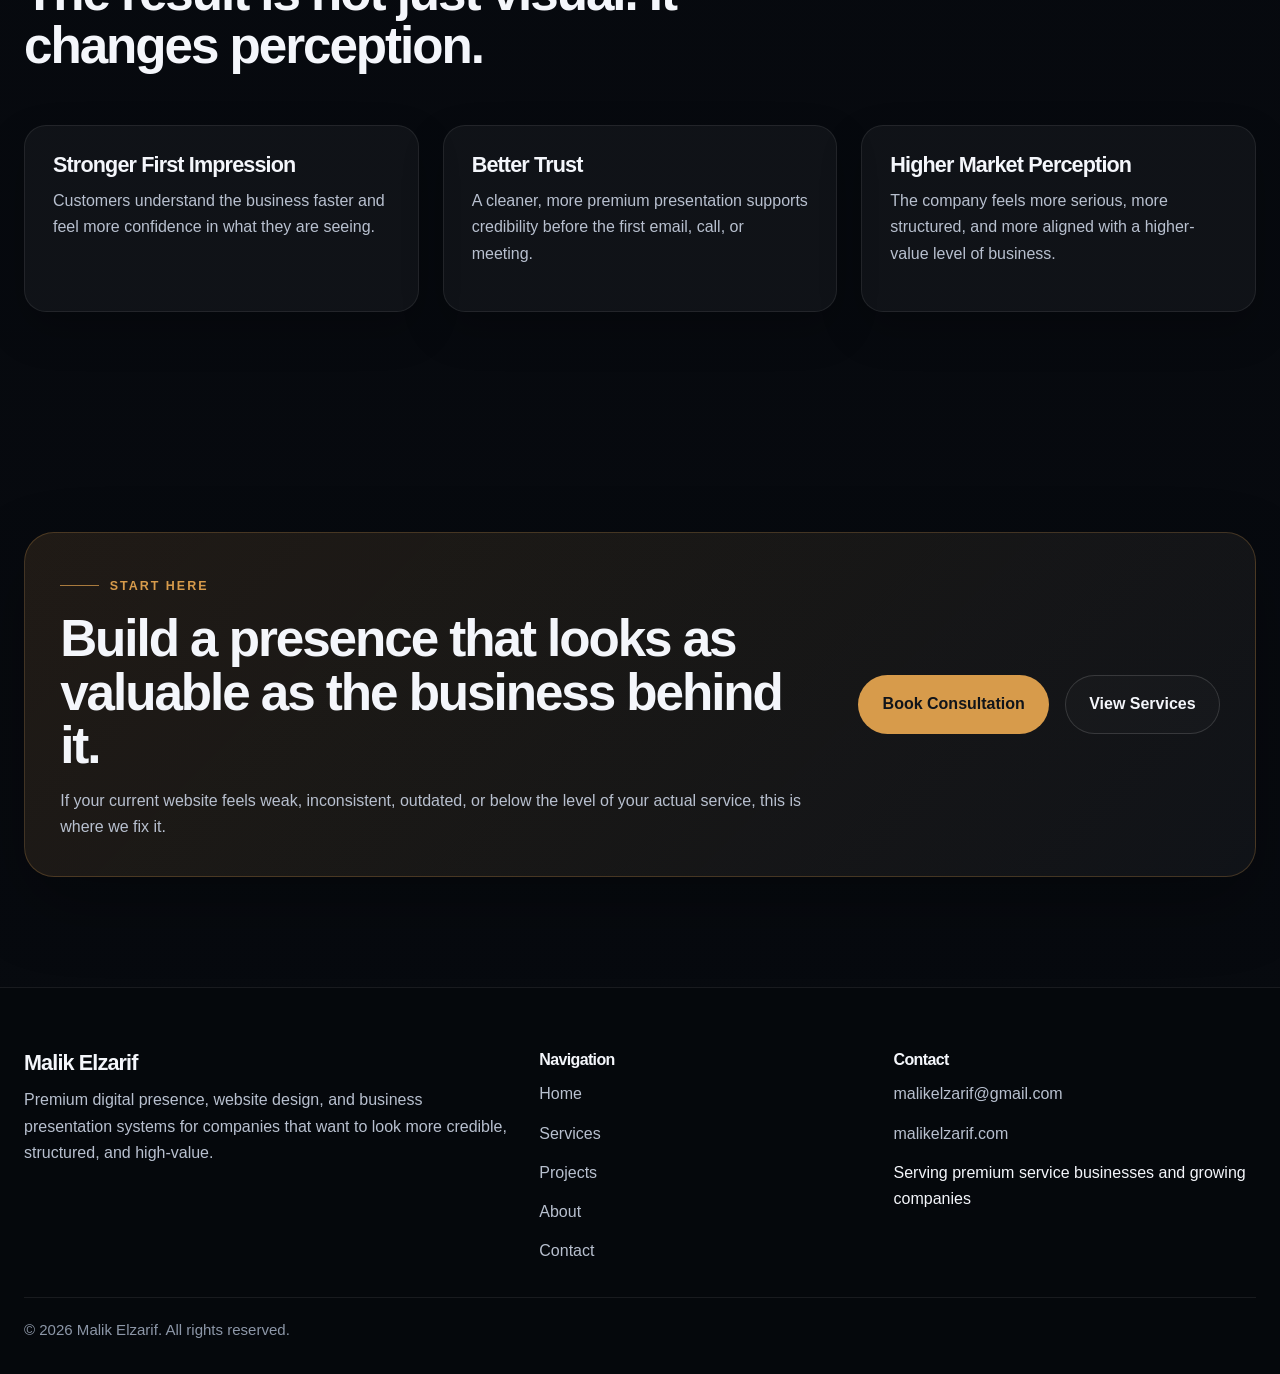
==== commit 4a4db5d9: "Add files via upload" ====
--- a/index.html
+++ b/index.html
@@ -3,955 +3,312 @@
 <head>
   <meta charset="UTF-8" />
   <meta name="viewport" content="width=device-width, initial-scale=1.0" />
-
-  <title>Malik Elzarif | Premium Websites & Business Presence</title>
+  <title>Malik Elzarif | Premium Digital Presence</title>
   <meta
     name="description"
-    content="Premium websites, storefront media, and business presence systems for modern brands that want to look established and trusted."
+    content="Premium digital presence, website design, and business presentation systems for companies that want to look more credible, structured, and high-value."
   />
-  <meta name="theme-color" content="#2459d3" />
-
-  <meta property="og:title" content="Malik Elzarif | Premium Websites & Business Presence" />
-  <meta
-    property="og:description"
-    content="Modern premium websites and storefront brand systems built to elevate business presentation."
-  />
-  <meta property="og:type" content="website" />
-  <meta property="og:url" content="https://malikelzarif.com/" />
-
-  <link rel="canonical" href="https://malikelzarif.com/" />
-  <link rel="preconnect" href="https://fonts.googleapis.com" />
-  <link rel="preconnect" href="https://fonts.gstatic.com" crossorigin />
-  <link
-    href="https://fonts.googleapis.com/css2?family=Inter:wght@400;500;600;700;800&family=Cormorant+Garamond:wght@600;700&display=swap"
-    rel="stylesheet"
-  />
-
   <link rel="stylesheet" href="css/style.css" />
-
-  <style>
-    .home-hero{
-      position:relative;
-      padding:96px 0 72px;
-      overflow:clip;
-    }
-
-    .home-hero__bg{
-      position:absolute;
-      inset:0;
-      pointer-events:none;
-      background:
-        radial-gradient(circle at 10% 10%, rgba(62,123,255,.10), transparent 24%),
-        radial-gradient(circle at 88% 8%, rgba(36,89,211,.08), transparent 22%);
-    }
-
-    .home-hero__inner{
-      position:relative;
-      display:grid;
-      gap:34px;
-      align-items:center;
-    }
-
-    .home-hero__title{
-      max-width:840px;
-      font-family:"Cormorant Garamond", Georgia, serif;
-      font-size:clamp(3.3rem, 8vw, 6.1rem);
-      line-height:.96;
-      letter-spacing:-.045em;
-      color:var(--text);
-    }
-
-    .home-hero__text{
-      max-width:670px;
-      margin-top:18px;
-      font-size:1.08rem;
-      color:var(--muted);
-    }
-
-    .home-hero__actions{
-      display:flex;
-      flex-wrap:wrap;
-      gap:12px;
-      margin-top:28px;
-    }
-
-    .home-hero__proof{
-      display:grid;
-      gap:12px;
-      margin-top:28px;
-    }
-
-    .home-hero__proof li{
-      position:relative;
-      padding-left:22px;
-      color:var(--text-soft);
-    }
-
-    .home-hero__proof li::before{
-      content:"";
-      position:absolute;
-      left:0;
-      top:.62em;
-      width:8px;
-      height:8px;
-      border-radius:50%;
-      background:linear-gradient(135deg, var(--brand), var(--brand-2));
-      box-shadow:0 0 0 6px rgba(36,89,211,.08);
-    }
-
-    .hero-panel{
-      border:1px solid var(--line);
-      border-radius:32px;
-      background:var(--surface-blue);
-      box-shadow:var(--shadow-lg);
-      overflow:hidden;
-    }
-
-    .hero-panel__media{
-      aspect-ratio:16 / 10;
-      border-bottom:1px solid var(--line);
-      background:
-        linear-gradient(to top, rgba(15,23,42,.18), rgba(15,23,42,0)),
-        radial-gradient(circle at top right, rgba(62,123,255,.18), transparent 34%),
-        linear-gradient(135deg, rgba(36,89,211,.10), rgba(228,238,255,.94)),
-        #edf4ff;
-    }
-
-    .hero-panel__content{
-      padding:26px;
-    }
-
-    .hero-panel__meta{
-      display:flex;
-      flex-wrap:wrap;
-      gap:10px;
-      margin-bottom:12px;
-    }
-
-    .hero-panel__meta span,
-    .section-tag{
-      display:inline-flex;
-      align-items:center;
-      min-height:34px;
-      padding:0 12px;
-      border-radius:var(--pill);
-      border:1px solid rgba(36,89,211,.14);
-      background:rgba(36,89,211,.07);
-      color:var(--brand);
-      font-size:.78rem;
-      font-weight:800;
-      letter-spacing:.08em;
-      text-transform:uppercase;
-    }
-
-    .hero-panel h3,
-    .main-case__content h2,
-    .booking-strip__content h2{
-      color:var(--text);
-      font-family:"Cormorant Garamond", Georgia, serif;
-    }
-
-    .hero-panel h3{
-      font-size:1.5rem;
-      margin-bottom:10px;
-    }
-
-    .hero-panel p{
-      color:var(--muted);
-    }
-
-    .signature-strip{
-      padding:0 0 6px;
-    }
-
-    .signature-strip__grid{
-      display:grid;
-      gap:18px;
-    }
-
-    .signature-item{
-      padding:22px;
-      border:1px solid var(--line);
-      border-radius:24px;
-      background:rgba(255,255,255,.88);
-      box-shadow:var(--shadow-xs);
-    }
-
-    .signature-item strong{
-      display:block;
-      color:var(--text);
-      margin-bottom:6px;
-      font-size:1rem;
-    }
-
-    .signature-item span{
-      color:var(--muted);
-      font-size:.95rem;
-    }
-
-    .services-clean{
-      display:grid;
-      gap:20px;
-    }
-
-    .service-card--clean{
-      min-height:100%;
-    }
-
-    .main-case{
-      display:grid;
-      gap:0;
-      border:1px solid var(--line);
-      border-radius:32px;
-      overflow:hidden;
-      background:var(--surface-blue);
-      box-shadow:var(--shadow-lg);
-    }
-
-    .main-case__media{
-      min-height:360px;
-      background:
-        linear-gradient(to top, rgba(15,23,42,.22), rgba(15,23,42,0)),
-        radial-gradient(circle at top right, rgba(62,123,255,.20), transparent 34%),
-        linear-gradient(135deg, rgba(36,89,211,.12), rgba(228,238,255,.96)),
-        #edf4ff;
-      border-bottom:1px solid var(--line);
-    }
-
-    .main-case__content{
-      padding:34px;
-    }
-
-    .main-case__content h2{
-      font-size:clamp(2.4rem, 4vw, 3.9rem);
-      line-height:1.02;
-      letter-spacing:-.03em;
-      margin:14px 0 16px;
-    }
-
-    .main-case__content p{
-      max-width:58ch;
-    }
-
-    .main-case__list{
-      display:grid;
-      gap:14px;
-      margin-top:20px;
-    }
-
-    .main-case__list li{
-      position:relative;
-      padding-left:22px;
-      color:var(--text-soft);
-    }
-
-    .main-case__list li::before{
-      content:"";
-      position:absolute;
-      left:0;
-      top:.62em;
-      width:8px;
-      height:8px;
-      border-radius:50%;
-      background:linear-gradient(135deg, var(--brand), var(--brand-2));
-      box-shadow:0 0 0 6px rgba(36,89,211,.08);
-    }
-
-    .main-case__actions{
-      display:flex;
-      flex-wrap:wrap;
-      gap:12px;
-      margin-top:26px;
-    }
-
-    .pricing-minimal{
-      display:grid;
-      gap:22px;
-    }
-
-    .pricing-card{
-      border:1px solid var(--line);
-      border-radius:30px;
-      background:var(--surface-blue);
-      box-shadow:var(--shadow-lg);
-      padding:30px 28px;
-    }
-
-    .pricing-card--featured{
-      border-color:rgba(36,89,211,.24);
-      background:
-        linear-gradient(to top, rgba(255,255,255,.9), rgba(255,255,255,.9)),
-        radial-gradient(circle at top right, rgba(62,123,255,.14), transparent 40%),
-        linear-gradient(180deg, rgba(255,255,255,.98), rgba(240,246,255,.96));
-    }
-
-    .pricing-card__top h3{
-      color:var(--text);
-      font-size:1.42rem;
-      margin-top:6px;
-    }
-
-    .pricing-card__top p{
-      max-width:28ch;
-      font-size:.95rem;
-    }
-
-    .pricing-card__label{
-      color:var(--brand);
-      font-size:.75rem;
-      font-weight:800;
-      letter-spacing:.14em;
-      text-transform:uppercase;
-    }
-
-    .pricing-card__price{
-      margin-top:8px;
-    }
-
-    .pricing-card__price strong{
-      display:block;
-      color:var(--text);
-      font-size:1.9rem;
-      letter-spacing:-.03em;
-    }
-
-    .pricing-card__price span{
-      color:var(--muted-2);
-      font-size:.9rem;
-    }
-
-    .pricing-list{
-      display:grid;
-      gap:12px;
-      margin-top:18px;
-    }
-
-    .pricing-list li{
-      position:relative;
-      padding-left:22px;
-      color:var(--text-soft);
-    }
-
-    .pricing-list li::before{
-      content:"";
-      position:absolute;
-      left:0;
-      top:.62em;
-      width:7px;
-      height:7px;
-      border-radius:50%;
-      background:linear-gradient(135deg, var(--brand), var(--brand-2));
-      box-shadow:0 0 0 5px rgba(36,89,211,.08);
-    }
-
-    .pricing-card__actions{
-      margin-top:22px;
-    }
-
-    .booking-strip{
-      display:grid;
-      gap:22px;
-      align-items:start;
-    }
-
-    .booking-strip__content,
-    .booking-strip__card{
-      border:1px solid var(--line);
-      border-radius:30px;
-      background:var(--surface-blue);
-      box-shadow:var(--shadow-lg);
-      padding:30px;
-    }
-
-    .booking-strip__content h2{
-      font-size:clamp(2.2rem, 4vw, 3.2rem);
-      line-height:1.04;
-      letter-spacing:-.03em;
-      margin-top:12px;
-    }
-
-    .booking-strip__list{
-      display:grid;
-      gap:12px;
-      margin-top:18px;
-    }
-
-    .booking-strip__list li{
-      position:relative;
-      padding-left:22px;
-      color:var(--text-soft);
-    }
-
-    .booking-strip__list li::before{
-      content:"";
-      position:absolute;
-      left:0;
-      top:.62em;
-      width:8px;
-      height:8px;
-      border-radius:50%;
-      background:linear-gradient(135deg, var(--brand), var(--brand-2));
-      box-shadow:0 0 0 6px rgba(36,89,211,.08);
-    }
-
-    .booking-strip__card h3{
-      color:var(--text);
-      font-size:1.22rem;
-      margin-bottom:10px;
-    }
-
-    .booking-strip__actions{
-      display:flex;
-      flex-wrap:wrap;
-      gap:12px;
-      margin-top:22px;
-    }
-
-    @media (min-width: 760px){
-      .signature-strip__grid,
-      .services-clean,
-      .pricing-minimal{
-        grid-template-columns:repeat(2, minmax(0, 1fr));
-      }
-    }
-
-    @media (min-width: 980px){
-      .home-hero__inner{
-        grid-template-columns:1.06fr .94fr;
-      }
-
-      .main-case{
-        grid-template-columns:.98fr 1.02fr;
-        align-items:stretch;
-      }
-
-      .main-case__media{
-        min-height:100%;
-        border-right:1px solid var(--line);
-        border-bottom:0;
-      }
-
-      .signature-strip__grid{
-        grid-template-columns:repeat(3, minmax(0, 1fr));
-      }
-
-      .services-clean{
-        grid-template-columns:repeat(4, minmax(0, 1fr));
-      }
-
-      .pricing-minimal{
-        grid-template-columns:repeat(3, minmax(0, 1fr));
-      }
-
-      .booking-strip{
-        grid-template-columns:.9fr 1.1fr;
-      }
-    }
-
-    @media (max-width: 699px){
-      .home-hero{
-        padding:80px 0 60px;
-      }
-
-      .hero-panel__content,
-      .main-case__content,
-      .pricing-card,
-      .booking-strip__content,
-      .booking-strip__card{
-        padding:22px;
-      }
-    }
-  </style>
 </head>
 <body>
   <a class="skip-link" href="#main">Skip to content</a>
 
-  <div class="site-shell">
-    <header class="header" id="top">
-      <div class="header__bar">
-        <div class="container header__inner">
-          <a class="brand" href="index.html" aria-label="Malik Elzarif Home">
-            <span class="brand__mark">ME</span>
-            <span class="brand__text">
-              <span class="brand__name">Malik Elzarif</span>
-              <span class="brand__sub">Premium Business Presence</span>
-            </span>
-          </a>
-
-          <nav class="nav" aria-label="Primary Navigation">
-            <ul class="nav__list">
-              <li><a class="nav__link is-active" href="index.html">Home</a></li>
-
-              <li class="dropdown">
-                <a class="nav__link dropdown__trigger" href="services.html" aria-haspopup="true" aria-expanded="false">
-                  Services
-                  <span class="dropdown__chev" aria-hidden="true">▾</span>
-                </a>
-
-                <div class="dropdown__menu" role="menu" aria-label="Services Menu">
-                  <a class="dropdown__item" href="services.html#web-design">
-                    <strong>Web Design</strong>
-                    <span>Premium responsive websites</span>
-                  </a>
-                  <a class="dropdown__item" href="services.html#storefront-media">
-                    <strong>Storefront Media</strong>
-                    <span>Signs and exterior visuals</span>
-                  </a>
-                  <a class="dropdown__item" href="services.html#branding">
-                    <strong>Brand Systems</strong>
-                    <span>Full business presentation</span>
-                  </a>
-                  <a class="dropdown__item" href="services.html#support">
-                    <strong>Support</strong>
-                    <span>Ongoing updates and refinement</span>
-                  </a>
-                </div>
-              </li>
-
-              <li><a class="nav__link" href="projects.html">Projects</a></li>
-              <li><a class="nav__link" href="about.html">About</a></li>
-              <li><a class="nav__link" href="contact.html">Booking</a></li>
-            </ul>
-          </nav>
-
-          <div class="header__actions">
-            <a class="btn btn--primary" href="contact.html">Book Now</a>
-          </div>
-
-          <button
-            class="menu-toggle"
-            type="button"
-            aria-label="Open menu"
-            aria-controls="mobile-menu"
-            aria-expanded="false"
-          >
-            <span></span>
-            <span></span>
-            <span></span>
-          </button>
-        </div>
-      </div>
-
-      <div class="mobile-menu" id="mobile-menu" hidden>
-        <div class="mobile-menu__panel">
-          <div class="mobile-menu__top">
-            <span class="mobile-menu__title">Navigation</span>
-            <button class="mobile-menu__close" type="button" aria-label="Close menu">×</button>
-          </div>
-
-          <nav class="mobile-nav" aria-label="Mobile Navigation">
-            <ul class="mobile-nav__list">
-              <li><a href="index.html">Home</a></li>
-
-              <li class="mobile-accordion">
-                <button
-                  class="mobile-accordion__trigger"
-                  type="button"
-                  aria-expanded="false"
-                  aria-controls="mobile-services-submenu"
-                >
-                  Services
-                  <span aria-hidden="true">+</span>
-                </button>
-
-                <div class="mobile-accordion__content" id="mobile-services-submenu" hidden>
-                  <a href="services.html#web-design">Web Design</a>
-                  <a href="services.html#storefront-media">Storefront Media</a>
-                  <a href="services.html#branding">Brand Systems</a>
-                  <a href="services.html#support">Support</a>
-                </div>
-              </li>
-
-              <li><a href="projects.html">Projects</a></li>
-              <li><a href="about.html">About</a></li>
-              <li><a href="contact.html">Booking</a></li>
-            </ul>
-          </nav>
-
-          <div class="mobile-menu__actions">
-            <a class="btn btn--primary btn--block" href="contact.html">Book Now</a>
-          </div>
-        </div>
-      </div>
-    </header>
-
-    <main id="main">
-      <!-- HERO -->
-     <!-- HERO (UPGRADED — PROOF DRIVEN) -->
-<section class="home-hero">
-  <div class="home-hero__bg"></div>
-
-  <div class="container home-hero__inner">
-    
-    <!-- LEFT -->
-    <div>
-      <p class="eyebrow">Premium Websites + Storefront Presence</p>
-
-      <h1 class="home-hero__title">
-        We turned companies into a premium brand.
-      </h1>
-
-      <p class="home-hero__text">
-        Instead of just building websites, I design full business presentation systems —
-        combining website structure, storefront visuals, and brand positioning
-        to make companies look more established, more modern, and easier to trust.
-      </p>
-
-      <div class="home-hero__actions">
-        <a class="btn btn--primary" href="projects.html#elbanna">
-          View Elbanna Project
-        </a>
-        <a class="btn btn--ghost" href="contact.html">
-          Book Consultation
-        </a>
-      </div>
-
-      <ul class="home-hero__proof">
-        <li>Before → after brand transformation approach</li>
-        <li>Website + storefront + visual identity alignment</li>
-        <li>Built for businesses that want to look established</li>
-      </ul>
+  <header class="site-header">
+    <div class="container header-inner">
+      <a href="index.html" class="brand-mark" aria-label="Malik Elzarif Home">
+  <span class="brand-mark__logo">
+    <img src="assets/images/logo/logo-main.png" alt="Malik Elzarif logo" />
+  </span>
+  <span class="brand-mark__text">
+    <strong>Malik Elzarif</strong>
+    <small>Premium Digital Presence</small>
+  </span>
+</a>
+
+      <nav class="main-nav" aria-label="Primary navigation">
+        <ul class="main-nav__list">
+          <li><a class="is-active" href="index.html">Home</a></li>
+          <li><a href="services.html">Services</a></li>
+          <li><a href="projects.html">Projects</a></li>
+          <li><a href="about.html">About</a></li>
+          <li><a href="contact.html">Contact</a></li>
+        </ul>
+      </nav>
+
+      <a href="contact.html" class="header-cta btn btn--primary">Book Consultation</a>
+
+      <button
+        class="nav-toggle"
+        type="button"
+        aria-label="Open navigation"
+        aria-expanded="false"
+        aria-controls="mobile-menu"
+      >
+        <span></span>
+        <span></span>
+        <span></span>
+      </button>
     </div>
 
-    <!-- RIGHT (REAL PROJECT) -->
-    <article class="hero-panel">
-      <div class="hero-panel__media">
-        <img src="assets/projects/elbanna-hero.jpg" alt="Elbanna Group Website Preview" />
-      </div>
-
-      <div class="hero-panel__content">
-        <div class="hero-panel__meta">
-          <span>Flagship Project</span>
-          <span>Engineering / Corporate</span>
-        </div>
-
-        <h3>Elbanna Group</h3>
-
+    <div class="mobile-menu" id="mobile-menu">
+      <nav class="container mobile-nav" aria-label="Mobile navigation">
+        <ul class="mobile-nav__list">
+          <li><a href="index.html">Home</a></li>
+          <li><a href="services.html">Services</a></li>
+          <li><a href="projects.html">Projects</a></li>
+          <li><a href="about.html">About</a></li>
+          <li><a href="contact.html">Contact</a></li>
+        </ul>
+        <a href="contact.html" class="btn btn--primary btn--full">Book Consultation</a>
+      </nav>
+    </div>
+  </header>
+
+  <main id="main">
+    <section class="page-hero page-hero--home">
+      <div class="container page-hero__content">
+        <p class="eyebrow">Premium Digital Presence</p>
+        <h1>Websites and business presentation systems that make companies look high-value.</h1>
         <p>
-          Repositioned from a basic online presence into a premium,
-          corporate-level brand through structure, typography,
-          and visual hierarchy.
+          I build refined digital presence for service businesses and growing companies
+          that need stronger credibility, sharper positioning, and a more executive-level
+          brand image.
         </p>
-      </div>
-    </article>
-
-  </div>
-</section>
-
-      <!-- SIGNATURE STRIP -->
-      <section class="signature-strip">
-        <div class="container signature-strip__grid">
-          <article class="signature-item">
-            <strong>Corporate-first presentation</strong>
-            <span>Cleaner hierarchy, stronger visual authority, and more executive structure.</span>
-          </article>
-
-          <article class="signature-item">
-            <strong>Digital + physical alignment</strong>
-            <span>Website and storefront presentation designed to feel connected.</span>
-          </article>
-
-          <article class="signature-item">
-            <strong>Built for trust</strong>
-            <span>Professional layouts that make businesses feel more established.</span>
-          </article>
-        </div>
-      </section>
-
-      <!-- SERVICES -->
-      <section class="section">
-        <div class="container">
-          <div class="section-head">
-            <p class="eyebrow">Services</p>
-            <h2 class="section-title">A more complete offer than just web design</h2>
-            <p class="section-text">
-              The goal is to improve how the business looks online and in person,
-              not just deliver pages.
-            </p>
-          </div>
-
-          <div class="services-clean">
-            <article class="service-card service-card--clean">
-              <span class="service-card__number">01</span>
-              <h3>Web Design</h3>
-              <p>Premium responsive websites with stronger hierarchy and cleaner positioning.</p>
-              <a href="services.html#web-design">Learn more</a>
-            </article>
-
-            <article class="service-card service-card--clean">
-              <span class="service-card__number">02</span>
-              <h3>Storefront Media</h3>
-              <p>Exterior visuals, signage direction, and front-facing brand presentation.</p>
-              <a href="services.html#storefront-media">Learn more</a>
-            </article>
-
-            <article class="service-card service-card--clean">
-              <span class="service-card__number">03</span>
-              <h3>Brand Systems</h3>
-              <p>Website and physical-facing business identity aligned into one system.</p>
-              <a href="services.html#branding">Learn more</a>
-            </article>
-
-            <article class="service-card service-card--clean">
-              <span class="service-card__number">04</span>
-              <h3>Ongoing Support</h3>
-              <p>Refinements, updates, and presentation upgrades as your business grows.</p>
-              <a href="services.html#support">Learn more</a>
-            </article>
-          </div>
-        </div>
-      </section>
-
-      <!-- MAIN CASE -->
-      <!-- ELBANNA CASE STUDY (UPGRADED) -->
-<section class="section" id="elbanna">
-  <div class="container">
-    <div class="section-head section-head--split">
-      <div>
-        <p class="eyebrow">Flagship Case Study</p>
-        <h2 class="section-title">Elbanna Group</h2>
-        <p class="section-text">
-          A premium repositioning project built to make an engineering company feel
-          more corporate, more established, and more visually authoritative.
-        </p>
-      </div>
-
-      <a class="text-link" href="projects.html">View full case study</a>
-    </div>
-
-    <article class="main-case">
-      <div class="main-case__media">
-        <img src="assets/projects/elbanna-main.jpg" alt="Elbanna Group website main preview" />
-      </div>
-
-      <div class="main-case__content">
-        <span class="section-tag">Main Featured Project</span>
-        <h2>Elbanna Group</h2>
-
-        <p>
-          The objective was to move the brand away from a basic online presence and into a
-          stronger premium-corporate identity through layout, typography, spacing, and service hierarchy.
-        </p>
-
-        <p>
-          Instead of simply presenting services, the site was structured to make the company
-          feel more refined, more serious, and more professionally positioned from the first screen.
-        </p>
-
-        <ul class="main-case__list">
-          <li>Luxury-modern visual direction for a professional engineering brand</li>
-          <li>Cleaner service hierarchy and stronger executive presentation</li>
-          <li>More premium brand perception through better layout and typography</li>
-        </ul>
-
-        <div class="main-case__actions">
-          <a class="btn btn--primary" href="projects.html">View Case Study</a>
-          <a class="btn btn--ghost" href="contact.html">Book Similar Project</a>
-        </div>
-      </div>
-    </article>
-
-    <div class="elbanna-details-grid" style="margin-top: 22px;">
-      <article class="elbanna-detail-card">
-        <span class="section-tag">Industry</span>
-        <h3>Engineering / Corporate</h3>
-        <p>
-          Built for a business that needed a stronger executive-level digital identity.
-        </p>
-      </article>
-
-      <article class="elbanna-detail-card">
-        <span class="section-tag">Scope</span>
-        <h3>Website Positioning + UI Direction</h3>
-        <p>
-          Homepage structure, service hierarchy, premium styling, and cleaner brand presentation.
-        </p>
-      </article>
-
-      <article class="elbanna-detail-card">
-        <span class="section-tag">Outcome</span>
-        <h3>More Established Brand Feel</h3>
-        <p>
-          A more polished, premium, and professionally structured customer-facing presence.
-        </p>
-      </article>
-    </div>
-  </div>
-</section>
-
-      <!-- PRICING -->
-      <section class="section" id="pricing">
-        <div class="container">
-          <div class="section-head">
-            <p class="eyebrow">Pricing</p>
-            <h2 class="section-title">Clear premium packages</h2>
-            <p class="section-text">
-              Positioned for businesses that want to look more serious, more polished,
-              and more established.
-            </p>
-          </div>
-
-          <div class="pricing-minimal">
-            <article class="pricing-card">
-              <div class="pricing-card__top">
-                <span class="pricing-card__label">Starter</span>
-                <h3>Website Foundation</h3>
-                <p>For businesses that need a strong professional starting point.</p>
-              </div>
-
-              <div class="pricing-card__price">
-                <strong>Starting at $900</strong>
-                <span>One-time project</span>
-              </div>
-
-              <ul class="pricing-list">
-                <li>Custom responsive website</li>
-                <li>Homepage and core pages</li>
-                <li>Mobile-first structure</li>
-                <li>Clean premium design</li>
-              </ul>
-
-              <div class="pricing-card__actions">
-                <a class="btn btn--ghost btn--block" href="contact.html">Book Starter</a>
-              </div>
-            </article>
-
-            <article class="pricing-card pricing-card--featured">
-              <div class="pricing-card__top">
-                <span class="pricing-card__label">Premium</span>
-                <h3>Business Growth System</h3>
-                <p>For brands that want stronger positioning, trust, and polish.</p>
-              </div>
-
-              <div class="pricing-card__price">
-                <strong>Starting at $1,800</strong>
-                <span>One-time project</span>
-              </div>
-
-              <ul class="pricing-list">
-                <li>Everything in Starter</li>
-                <li>More advanced page structure</li>
-                <li>Premium service presentation</li>
-                <li>Conversion-focused layout</li>
-                <li>Priority refinement</li>
-              </ul>
-
-              <div class="pricing-card__actions">
-                <a class="btn btn--primary btn--block" href="contact.html">Book Premium</a>
-              </div>
-            </article>
-
-            <article class="pricing-card">
-              <div class="pricing-card__top">
-                <span class="pricing-card__label">Full System</span>
-                <h3>Digital + Storefront</h3>
-                <p>For businesses that want website and physical presentation aligned.</p>
-              </div>
-
-              <div class="pricing-card__price">
-                <strong>Custom Quote</strong>
-                <span>Based on scope</span>
-              </div>
-
-              <ul class="pricing-list">
-                <li>Everything in Premium</li>
-                <li>Storefront media direction</li>
-                <li>Signage and front visuals</li>
-                <li>Website and branding alignment</li>
-              </ul>
-
-              <div class="pricing-card__actions">
-                <a class="btn btn--ghost btn--block" href="contact.html">Request Quote</a>
-              </div>
-            </article>
-          </div>
-        </div>
-      </section>
-
-      <!-- BOOKING -->
-      <section class="section">
-        <div class="container booking-strip">
-          <article class="booking-strip__content">
-            <p class="eyebrow">Executive Booking</p>
-            <h2>Start with a consultation, not a generic contact form.</h2>
-            <p class="section-text">
-              The process begins with a booking call to define the business image,
-              project direction, and the level of work needed.
-            </p>
-
-            <ul class="booking-strip__list">
-              <li>Website strategy and layout direction</li>
-              <li>Storefront media and signage discussion</li>
-              <li>Premium business presentation planning</li>
-            </ul>
-          </article>
-
-          <article class="booking-strip__card">
-            <h3>Best for</h3>
-            <p>
-              Businesses that want a more professional online presence,
-              stronger storefront branding, or a complete visual upgrade.
-            </p>
-
-            <div class="booking-strip__actions">
-              <a class="btn btn--primary" href="contact.html">Book Now</a>
-              <a class="btn btn--ghost" href="services.html">View Services</a>
+
+        <div class="hero__actions">
+          <a href="projects.html" class="btn btn--primary">View Work</a>
+          <a href="contact.html" class="btn btn--secondary">Book Consultation</a>
+        </div>
+
+        <ul class="hero__points">
+          <li>Premium websites built for trust and perception</li>
+          <li>Clearer structure, hierarchy, and positioning</li>
+          <li>Designed to look established, not improvised</li>
+        </ul>
+      </div>
+    </section>
+
+    <section class="section section--intro">
+      <div class="container">
+        <div class="section-heading">
+          <p class="eyebrow">Positioning</p>
+          <h2>Your business may already be strong. It just needs to look like it.</h2>
+          <p>
+            The problem is usually not the service itself. It is the presentation.
+            Weak structure, outdated visuals, and inconsistent branding can make a good
+            business feel smaller than it really is.
+          </p>
+        </div>
+
+        <div class="value-grid">
+          <article class="value-card">
+            <h3>More Credibility</h3>
+            <p>
+              Make the business feel more established, more trustworthy, and more aligned
+              with the level of work you actually provide.
+            </p>
+          </article>
+
+          <article class="value-card">
+            <h3>Better Perception</h3>
+            <p>
+              Shape how customers read the quality of your company before they ever make
+              contact.
+            </p>
+          </article>
+
+          <article class="value-card">
+            <h3>Stronger Presentation</h3>
+            <p>
+              Turn a basic online presence into something structured, premium, and
+              client-ready.
+            </p>
+          </article>
+        </div>
+      </div>
+    </section>
+
+    <section class="section section--services-preview">
+      <div class="container">
+        <div class="section-heading">
+          <p class="eyebrow">Capabilities</p>
+          <h2>A complete business-facing presentation system.</h2>
+          <p>
+            The work goes beyond making a site look nicer. It is about improving how the
+            business is seen across its digital presence and customer-facing experience.
+          </p>
+        </div>
+
+        <div class="service-grid">
+          <article class="service-card">
+            <span class="service-card__number">01</span>
+            <h3>Website Design</h3>
+            <p>
+              Clean, premium websites with stronger hierarchy, more confidence, and a more
+              serious brand image.
+            </p>
+          </article>
+
+          <article class="service-card">
+            <span class="service-card__number">02</span>
+            <h3>Brand Presentation</h3>
+            <p>
+              A more consistent and deliberate look across messaging, visuals, and customer
+              perception.
+            </p>
+          </article>
+
+          <article class="service-card">
+            <span class="service-card__number">03</span>
+            <h3>Business Positioning</h3>
+            <p>
+              Sharper structure and clearer communication that helps the company feel more
+              high-value and more established.
+            </p>
+          </article>
+
+          <article class="service-card">
+            <span class="service-card__number">04</span>
+            <h3>Ongoing Support</h3>
+            <p>
+              Continued refinement as the business grows and the brand needs to stay aligned
+              with that next level.
+            </p>
+          </article>
+        </div>
+      </div>
+    </section>
+
+    <section class="section section--featured-project">
+      <div class="container featured-project">
+        <div class="featured-project__media">
+          <img
+            src="assets/images/projects/elbanna-home.jpg"
+            alt="Featured project website mockup"
+          />
+        </div>
+
+        <div class="featured-project__content">
+          <p class="eyebrow">Featured Project</p>
+          <h2>Elbanna Group</h2>
+          <p class="featured-project__intro">
+            A premium digital presentation upgrade for an engineering company that needed
+            a stronger, more executive-level online presence.
+          </p>
+
+          <div class="featured-project__meta">
+            <div>
+              <h3>Industry</h3>
+              <p>Engineering / Corporate Services</p>
             </div>
-          </article>
-        </div>
-      </section>
-
-      <!-- FINAL CTA -->
-      <section class="section cta-section">
-        <div class="container">
-          <div class="cta-box">
-            <p class="eyebrow">Let’s Build Something Premium</p>
-            <h2>Make your business look stronger everywhere customers see it.</h2>
-            <p>
-              From websites to storefront presentation, I help businesses create a cleaner,
-              more premium image that builds trust and drives action.
-            </p>
-
-            <div class="cta-box__actions">
-              <a class="btn btn--primary" href="contact.html">Book Now</a>
+            <div>
+              <h3>Focus</h3>
+              <p>Positioning, structure, and premium visual direction</p>
+            </div>
+            <div>
+              <h3>Outcome</h3>
+              <p>Cleaner authority, stronger trust, and a more established brand feel</p>
             </div>
           </div>
-        </div>
-      </section>
-    </main>
-
-    <footer class="footer">
-      <div class="container footer__grid">
-        <div>
-          <h3>Malik Elzarif</h3>
-          <p class="footer__text">Premium websites and business presence systems.</p>
-        </div>
-
-        <div>
-          <h3>Navigation</h3>
-          <ul>
-            <li><a href="index.html">Home</a></li>
-            <li><a href="services.html">Services</a></li>
-            <li><a href="projects.html">Projects</a></li>
-            <li><a href="contact.html">Booking</a></li>
-          </ul>
-        </div>
-
-        <div>
-          <h3>Contact</h3>
-          <ul>
-            <li><a href="mailto:malikelzarif@gmail.com">Email</a></li>
-            <li><a href="https://malikelzarif.com/" target="_blank" rel="noopener">Website</a></li>
-          </ul>
-        </div>
-      </div>
-
-      <div class="container footer__bottom">
-        <p>© <span id="year"></span> Malik Elzarif</p>
-      </div>
-    </footer>
-  </div>
+
+          <div class="featured-project__actions">
+            <a href="projects.html" class="btn btn--primary">View Case Study</a>
+            <a href="contact.html" class="btn btn--secondary">Start a Project</a>
+          </div>
+        </div>
+      </div>
+    </section>
+
+    <section class="section section--proof">
+      <div class="container">
+        <div class="section-heading">
+          <p class="eyebrow">What Changes</p>
+          <h2>The result is not just visual. It changes perception.</h2>
+        </div>
+
+        <div class="results-grid">
+          <article class="result-card">
+            <h3>Stronger First Impression</h3>
+            <p>
+              Customers understand the business faster and feel more confidence in what
+              they are seeing.
+            </p>
+          </article>
+
+          <article class="result-card">
+            <h3>Better Trust</h3>
+            <p>
+              A cleaner, more premium presentation supports credibility before the first
+              email, call, or meeting.
+            </p>
+          </article>
+
+          <article class="result-card">
+            <h3>Higher Market Perception</h3>
+            <p>
+              The company feels more serious, more structured, and more aligned with a
+              higher-value level of business.
+            </p>
+          </article>
+        </div>
+      </div>
+    </section>
+
+    <section class="section section--cta">
+      <div class="container cta-box">
+        <div class="cta-box__content">
+          <p class="eyebrow">Start Here</p>
+          <h2>Build a presence that looks as valuable as the business behind it.</h2>
+          <p>
+            If your current website feels weak, inconsistent, outdated, or below the level
+            of your actual service, this is where we fix it.
+          </p>
+        </div>
+
+        <div class="cta-box__actions">
+          <a href="contact.html" class="btn btn--primary">Book Consultation</a>
+          <a href="services.html" class="btn btn--secondary">View Services</a>
+        </div>
+      </div>
+    </section>
+  </main>
+
+  <footer class="site-footer">
+    <div class="container footer-grid">
+      <div class="footer-brand">
+        <h3>Malik Elzarif</h3>
+        <p>
+          Premium digital presence, website design, and business presentation systems for
+          companies that want to look more credible, structured, and high-value.
+        </p>
+      </div>
+
+      <div class="footer-links">
+        <h4>Navigation</h4>
+        <ul>
+          <li><a href="index.html">Home</a></li>
+          <li><a href="services.html">Services</a></li>
+          <li><a href="projects.html">Projects</a></li>
+          <li><a href="about.html">About</a></li>
+          <li><a href="contact.html">Contact</a></li>
+        </ul>
+      </div>
+
+      <div class="footer-contact">
+        <h4>Contact</h4>
+        <ul>
+          <li><a href="mailto:malikelzarif@gmail.com">malikelzarif@gmail.com</a></li>
+          <li><a href="https://malikelzarif.com/">malikelzarif.com</a></li>
+          <li>Serving premium service businesses and growing companies</li>
+        </ul>
+      </div>
+    </div>
+
+    <div class="container footer-bottom">
+      <p>© 2026 Malik Elzarif. All rights reserved.</p>
+    </div>
+  </footer>
 
   <script src="js/main.js"></script>
 </body>
-</html>
+</html>
--- a/css/style.css
+++ b/css/style.css
@@ -1,31 +1,6 @@
-/* =========================================================
-   Malik Elzarif — PREMIUM SITE SYSTEM
-   FINAL FULL CSS / css/style.css
-
-   STRUCTURE
-   1. Reset
-   2. Tokens
-   3. Base
-   4. Typography
-   5. Layout
-   6. Buttons / Links
-   7. Header / Nav / Mobile Menu
-   8. Shared Cards / Components
-   9. Home
-   10. Services
-   11. Projects
-   12. Portfolio
-   13. About
-   14. Booking / Contact
-   15. Pricing
-   16. CTA / Footer
-   17. Motion
-   18. Responsive
-========================================================= */
-
-/* =========================
-   1. RESET
-========================= */
+/* =========================================
+   RESET
+========================================= */
 *,
 *::before,
 *::after {
@@ -37,8 +12,14 @@
 }
 
 body,
-h1, h2, h3, h4, h5, h6,
-p, ul, ol, figure {
+h1,
+h2,
+h3,
+h4,
+p,
+ul,
+ol,
+figure {
   margin: 0;
 }
 
@@ -48,13 +29,15 @@
   list-style: none;
 }
 
-img,
-svg,
-video,
-canvas,
-iframe {
+img {
   display: block;
+  width: 100%;
   max-width: 100%;
+}
+
+a {
+  color: inherit;
+  text-decoration: none;
 }
 
 button,
@@ -62,7 +45,6 @@
 select,
 textarea {
   font: inherit;
-  color: inherit;
 }
 
 button {
@@ -71,2342 +53,1168 @@
   cursor: pointer;
 }
 
-a {
-  color: inherit;
-  text-decoration: none;
-}
-
-/* =========================
-   2. TOKENS
-========================= */
+/* =========================================
+   ROOT
+========================================= */
 :root {
-  --bg: #ffffff;
-  --bg-soft: #f7faff;
-  --bg-tint: #eef4ff;
-
-  --surface: rgba(255, 255, 255, 0.84);
-  --surface-strong: rgba(255, 255, 255, 0.96);
-  --surface-blue: linear-gradient(180deg, rgba(255,255,255,.98), rgba(240,246,255,.96));
-
-  --text: #0f172a;
-  --text-soft: #1e293b;
-  --muted: #5f6f89;
-  --muted-2: #7e8ba3;
-
-  --brand: #2459d3;
-  --brand-2: #3e7bff;
-  --brand-3: #dfeaff;
-  --brand-dark: #153a8a;
-
-  --line: rgba(32, 71, 146, 0.10);
-  --line-strong: rgba(32, 71, 146, 0.16);
-
-  --success: #0f9d6e;
-  --danger: #d84444;
-
-  --shadow-xs: 0 6px 18px rgba(24, 53, 108, 0.06);
-  --shadow-sm: 0 12px 30px rgba(24, 53, 108, 0.08);
-  --shadow-md: 0 18px 48px rgba(24, 53, 108, 0.10);
-  --shadow-lg: 0 28px 70px rgba(24, 53, 108, 0.12);
+  --bg: #070a0f;
+  --bg-soft: #0d121a;
+  --panel: rgba(255, 255, 255, 0.04);
+  --panel-strong: rgba(255, 255, 255, 0.06);
+
+  --text: #f4f6fb;
+  --text-soft: #b8c0cf;
+  --text-muted: #8d97a8;
+
+  --line: rgba(255, 255, 255, 0.08);
+  --line-strong: rgba(255, 255, 255, 0.14);
+
+  --primary: #d79b4b;
+  --primary-hover: #e7b56a;
 
   --radius-sm: 14px;
-  --radius-md: 20px;
-  --radius-lg: 28px;
-  --radius-xl: 36px;
-  --pill: 999px;
-
-  --container: 1240px;
-  --header-h: 84px;
-
-  --dur: .28s;
-  --dur-slow: .55s;
-  --ease: cubic-bezier(.2, .8, .2, 1);
-}
-
-/* =========================
-   3. BASE
-========================= */
+  --radius-md: 22px;
+  --radius-lg: 30px;
+
+  --shadow-sm: 0 8px 20px rgba(0, 0, 0, 0.16);
+  --shadow-md: 0 18px 42px rgba(0, 0, 0, 0.22);
+  --shadow-lg: 0 28px 70px rgba(0, 0, 0, 0.28);
+
+  --container: 1280px;
+  --header-height: 92px;
+
+  --section-space: 110px;
+  --section-space-mobile: 72px;
+}
+
+/* =========================================
+   BASE
+========================================= */
 body {
-  min-width: 320px;
-  font-family: "Inter", system-ui, -apple-system, BlinkMacSystemFont, "Segoe UI", sans-serif;
+  min-height: 100vh;
   background:
-    radial-gradient(circle at top left, rgba(57, 104, 214, 0.06), transparent 22%),
-    radial-gradient(circle at 90% 0%, rgba(70, 129, 255, 0.07), transparent 22%),
-    linear-gradient(180deg, #ffffff 0%, #f8fbff 42%, #f4f8ff 100%);
+    radial-gradient(circle at top left, rgba(215, 155, 75, 0.10), transparent 28%),
+    radial-gradient(circle at top right, rgba(255, 255, 255, 0.03), transparent 20%),
+    linear-gradient(180deg, #06080d 0%, #070a0f 100%);
   color: var(--text);
-  line-height: 1.6;
-  -webkit-font-smoothing: antialiased;
-  text-rendering: optimizeLegibility;
-  overflow-x: hidden;
-}
-
-body.menu-open {
+  font-family: Inter, Arial, Helvetica, sans-serif;
+  line-height: 1.65;
+}
+
+main {
   overflow: hidden;
 }
 
-p {
-  color: var(--muted);
+.container {
+  width: min(calc(100% - 48px), var(--container));
+  margin-inline: auto;
 }
 
 .skip-link {
   position: absolute;
-  left: 12px;
-  top: -100px;
+  left: -9999px;
+  top: 1rem;
   z-index: 9999;
-  padding: 12px 16px;
-  border-radius: 12px;
-  background: #0f172a;
-  color: #ffffff;
-  font-weight: 700;
-  transition: top var(--dur) var(--ease);
+  background: #ffffff;
+  color: #000000;
+  padding: 0.8rem 1rem;
+  border-radius: 10px;
 }
 
 .skip-link:focus {
-  top: 12px;
-}
-
-:focus-visible {
-  outline: 2px solid rgba(36, 89, 211, 0.9);
-  outline-offset: 3px;
-}
-
-/* =========================
-   4. TYPOGRAPHY
-========================= */
+  left: 1rem;
+}
+
 h1,
 h2,
 h3,
 h4 {
   color: var(--text);
-  line-height: 1.08;
-  letter-spacing: -0.02em;
-}
-
-.hero__title,
-.home-hero__title,
-.section-title,
-.page-hero__title,
-.projects-hero__title,
-.featured-case__content h2,
-.featured-portfolio__content h2,
-.featured-project__content h3,
-.project-feature__content h2,
-.about-card h2,
-.statement-card h2,
-.cta-box h2,
-.service-detail h2,
-.pricing-premium-note h3 {
-  font-family: "Cormorant Garamond", Georgia, serif;
-  font-weight: 700;
+  line-height: 1.04;
+  letter-spacing: -0.04em;
+}
+
+h1 {
+  font-size: clamp(2.8rem, 5.2vw, 4.8rem);
+}
+
+h2 {
+  font-size: clamp(2rem, 4vw, 3.2rem);
+}
+
+h3 {
+  font-size: 1.35rem;
+}
+
+p {
+  color: var(--text-soft);
 }
 
 .eyebrow {
   display: inline-flex;
   align-items: center;
-  gap: 10px;
-  margin-bottom: 14px;
-  color: var(--brand);
-  font-size: .82rem;
+  gap: 0.7rem;
+  margin-bottom: 1rem;
+  color: var(--primary);
+  font-size: 0.78rem;
   font-weight: 800;
-  letter-spacing: .17em;
+  letter-spacing: 0.16em;
   text-transform: uppercase;
 }
 
 .eyebrow::before {
   content: "";
-  width: 34px;
+  width: 2.4rem;
+  height: 1px;
+  background: rgba(215, 155, 75, 0.75);
+}
+
+.section {
+  padding: var(--section-space) 0;
+}
+
+.section--muted {
+  background: linear-gradient(
+    180deg,
+    rgba(255, 255, 255, 0.02),
+    rgba(255, 255, 255, 0.015)
+  );
+  border-top: 1px solid var(--line);
+  border-bottom: 1px solid var(--line);
+}
+
+.section-heading {
+  max-width: 780px;
+  margin-bottom: 3.25rem;
+}
+
+.section-heading p:last-child {
+  margin-top: 1rem;
+  font-size: 1.05rem;
+}
+
+/* =========================================
+   BUTTONS
+========================================= */
+.btn {
+  display: inline-flex;
+  align-items: center;
+  justify-content: center;
+  min-height: 54px;
+  padding: 0.95rem 1.45rem;
+  border: 1px solid transparent;
+  border-radius: 999px;
+  font-weight: 700;
+  transition:
+    transform 0.25s ease,
+    background-color 0.25s ease,
+    border-color 0.25s ease,
+    color 0.25s ease;
+}
+
+.btn:hover {
+  transform: translateY(-2px);
+}
+
+.btn--primary {
+  background: var(--primary);
+  color: #10141a;
+}
+
+.btn--primary:hover {
+  background: var(--primary-hover);
+}
+
+.btn--secondary {
+  background: rgba(255, 255, 255, 0.02);
+  border-color: var(--line-strong);
+  color: var(--text);
+}
+
+.btn--secondary:hover {
+  background: rgba(255, 255, 255, 0.05);
+  border-color: rgba(215, 155, 75, 0.42);
+}
+
+.btn--full {
+  width: 100%;
+}
+
+/* =========================================
+   GLOBAL HEADER
+========================================= */
+.site-header {
+  position: sticky;
+  top: 0;
+  z-index: 1000;
+  height: var(--header-height);
+  background: rgba(7, 10, 15, 0.92);
+  backdrop-filter: blur(14px);
+  border-bottom: 1px solid rgba(255, 255, 255, 0.08);
+}
+
+.header-inner {
+  height: 100%;
+  display: grid;
+  grid-template-columns: 320px 1fr 320px;
+  align-items: center;
+  gap: 0;
+}
+
+.brand-mark {
+  display: inline-flex;
+  align-items: center;
+  gap: 18px;
+  justify-self: start;
+  min-width: 0;
+}
+
+.brand-mark__logo {
+  width: 86px;
+  height: 86px;
+  display: flex;
+  align-items: center;
+  justify-content: center;
+  flex: 0 0 86px;
+}
+
+.brand-mark__logo img {
+  width: 100%;
+  height: 100%;
+  object-fit: contain;
+}
+
+.brand-mark__text {
+  display: flex;
+  flex-direction: column;
+  justify-content: center;
+  line-height: 1.05;
+}
+
+.brand-mark__text strong {
+  color: #f4f6fb;
+  font-size: 1.02rem;
+  font-weight: 700;
+}
+
+.brand-mark__text small {
+  margin-top: 6px;
+  color: #8c95a6;
+  font-size: 0.74rem;
+  letter-spacing: 0.14em;
+  text-transform: uppercase;
+  white-space: nowrap;
+}
+
+.main-nav {
+  display: flex;
+  justify-content: center;
+  align-items: center;
+  height: 100%;
+}
+
+.main-nav__list {
+  display: flex;
+  align-items: center;
+  justify-content: center;
+  gap: 48px;
+  height: 100%;
+}
+
+.main-nav__list li {
+  display: flex;
+  align-items: center;
+  height: 100%;
+}
+
+.main-nav__list a {
+  position: relative;
+  display: inline-flex;
+  align-items: center;
+  justify-content: center;
+  height: 100%;
+  color: #c4cbda;
+  font-size: 1rem;
+  font-weight: 600;
+  transition: color 0.25s ease;
+}
+
+.main-nav__list a:hover,
+.main-nav__list a.is-active {
+  color: #f4f6fb;
+}
+
+.main-nav__list a::after {
+  content: "";
+  position: absolute;
+  left: 50%;
+  bottom: 18px;
+  width: 100%;
   height: 2px;
   border-radius: 999px;
-  background: linear-gradient(90deg, var(--brand), transparent);
-}
-
-.section-title {
-  font-size: clamp(2.1rem, 4vw, 3.7rem);
-}
-
-.section-text {
-  max-width: 760px;
-  margin-top: 14px;
-  font-size: 1.02rem;
-}
-
-.text-link {
-  color: var(--brand);
-  font-weight: 700;
-  transition: color var(--dur) var(--ease);
-}
-
-.text-link:hover {
-  color: var(--brand-dark);
-}
-
-/* =========================
-   5. LAYOUT
-========================= */
-.site-shell {
+  background: #d79b4b;
+  transform: translateX(-50%) scaleX(0);
+  transform-origin: center;
+  transition: transform 0.25s ease;
+}
+
+.main-nav__list a:hover::after,
+.main-nav__list a.is-active::after {
+  transform: translateX(-50%) scaleX(1);
+}
+
+.header-cta {
+  justify-self: end;
+  min-width: 248px;
+  min-height: 60px;
+  padding: 0 28px;
+}
+
+.nav-toggle {
+  display: none;
+  width: 48px;
+  height: 48px;
+  align-items: center;
+  justify-content: center;
+  flex-direction: column;
+  gap: 4px;
+  border: 1px solid rgba(255, 255, 255, 0.10);
+  border-radius: 12px;
+}
+
+.nav-toggle span {
+  width: 18px;
+  height: 2px;
+  background: #f4f6fb;
+  border-radius: 999px;
+}
+
+.mobile-menu {
+  display: none;
+  border-top: 1px solid rgba(255, 255, 255, 0.08);
+  background: rgba(8, 11, 16, 0.98);
+}
+
+.mobile-menu.is-open {
+  display: block;
+}
+
+.mobile-nav {
+  padding: 18px 0 24px;
+}
+
+.mobile-nav__list {
+  display: grid;
+  gap: 0;
+  margin-bottom: 16px;
+}
+
+.mobile-nav__list a {
+  display: block;
+  padding: 16px 0;
+  border-bottom: 1px solid rgba(255, 255, 255, 0.08);
+  color: #c4cbda;
+  font-weight: 600;
+}
+
+/* =========================================
+   GLOBAL HERO SYSTEM
+========================================= */
+.page-hero {
   position: relative;
-  isolation: isolate;
-}
-
-.container {
-  width: min(100% - 32px, var(--container));
-  margin-inline: auto;
-}
-
-.section {
-  position: relative;
-  padding: clamp(88px, 10vw, 128px) 0;
-}
-
-.section + .section {
-  border-top: 1px solid rgba(32, 71, 146, 0.05);
-}
-
-.section-head {
-  margin-bottom: 48px;
-}
-
-.section-head--split {
+  min-height: 620px;
   display: flex;
-  align-items: end;
-  justify-content: space-between;
-  gap: 18px;
-}
-
-.section-head .section-title,
-.section-head--split .section-title {
-  max-width: 760px;
-}
-
-.section-head .section-text,
-.section-head--split .section-text {
-  max-width: 700px;
-}
-
-/* =========================
-   6. BUTTONS / LINKS
-========================= */
-.btn {
-  position: relative;
-  display: inline-flex;
-  align-items: center;
-  justify-content: center;
-  min-height: 50px;
-  padding: 0 20px;
-  border-radius: var(--pill);
-  border: 1px solid transparent;
-  font-weight: 700;
-  white-space: nowrap;
-  overflow: hidden;
-  transition:
-    transform var(--dur) var(--ease),
-    background var(--dur) var(--ease),
-    color var(--dur) var(--ease),
-    border-color var(--dur) var(--ease),
-    box-shadow var(--dur) var(--ease);
-}
-
-.btn:hover {
-  transform: translateY(-2px);
-}
-
-.btn::after {
+  align-items: center;
+  border-bottom: 1px solid var(--line);
+  background-position: center;
+  background-size: cover;
+  background-repeat: no-repeat;
+}
+
+.page-hero::before {
   content: "";
   position: absolute;
   inset: 0;
-  background: linear-gradient(120deg, transparent, rgba(255,255,255,0.38), transparent);
-  opacity: 0;
-  transition: opacity .4s ease;
-}
-
-.btn:hover::after {
-  opacity: 1;
-  animation: shine 1.2s ease;
-}
-
-.btn--primary {
-  background: linear-gradient(135deg, var(--brand), var(--brand-2));
-  color: #ffffff;
-  box-shadow: 0 16px 32px rgba(36, 89, 211, 0.18);
-}
-
-.btn--primary:hover {
-  box-shadow: 0 20px 36px rgba(36, 89, 211, 0.24);
-}
-
-.btn--ghost {
-  background: rgba(255, 255, 255, 0.75);
-  color: var(--text);
-  border-color: var(--line-strong);
-  backdrop-filter: blur(10px);
-}
-
-.btn--ghost:hover {
-  background: #ffffff;
-  border-color: rgba(36, 89, 211, 0.22);
-  box-shadow: var(--shadow-xs);
-}
-
-.btn--block {
-  width: 100%;
-}
-
-/* =========================
-   7. HEADER / NAV / MOBILE
-========================= */
-.header {
-  position: sticky;
-  top: 0;
-  z-index: 100;
-}
-
-.header__bar {
-  min-height: var(--header-h);
-  background: rgba(255, 255, 255, 0.78);
-  border-bottom: 1px solid transparent;
-  backdrop-filter: blur(20px);
-  transition:
-    background var(--dur) var(--ease),
-    border-color var(--dur) var(--ease),
-    box-shadow var(--dur) var(--ease);
-}
-
-.header.is-scrolled .header__bar {
-  background: rgba(255, 255, 255, 0.92);
-  border-color: var(--line);
-  box-shadow: var(--shadow-xs);
-}
-
-.header__inner {
-  display: flex;
-  align-items: center;
-  justify-content: space-between;
-  min-height: var(--header-h);
-  gap: 18px;
-}
-
-.brand {
-  display: inline-flex;
-  align-items: center;
-  gap: 12px;
-  min-width: 0;
-}
-
-.brand__mark {
-  display: grid;
-  place-items: center;
-  width: 48px;
-  height: 48px;
-  border-radius: 16px;
-  background: linear-gradient(135deg, var(--brand), var(--brand-2));
-  color: #ffffff;
-  font-size: .96rem;
-  font-weight: 800;
-  letter-spacing: .08em;
-  box-shadow: 0 12px 24px rgba(36, 89, 211, 0.18);
-}
-
-.brand__text {
-  display: flex;
-  flex-direction: column;
-  min-width: 0;
-}
-
-.brand__name {
-  color: var(--text);
-  font-size: .98rem;
-  font-weight: 800;
-  line-height: 1.1;
-}
-
-.brand__sub {
-  color: var(--muted-2);
-  font-size: .72rem;
-  line-height: 1.1;
-  letter-spacing: .08em;
-  text-transform: uppercase;
-}
-
-.brand--footer .brand__mark {
-  width: 44px;
-  height: 44px;
-}
-
-.nav {
-  display: none;
-}
-
-.nav__list {
-  display: flex;
-  align-items: center;
-  gap: 8px;
-}
-
-.nav__link {
+  background: linear-gradient(rgba(8, 10, 15, 0.78), rgba(8, 10, 15, 0.88));
+  pointer-events: none;
+}
+
+.page-hero .container {
   position: relative;
-  display: inline-flex;
-  align-items: center;
-  min-height: 44px;
-  padding: 0 14px;
-  border-radius: var(--pill);
-  color: var(--text-soft);
-  font-size: .95rem;
-  font-weight: 700;
-  transition:
-    background var(--dur) var(--ease),
-    color var(--dur) var(--ease),
-    border-color var(--dur) var(--ease),
-    transform var(--dur) var(--ease);
-}
-
-.nav__link:hover {
-  background: rgba(36, 89, 211, 0.06);
-  color: var(--brand);
-  transform: translateY(-1px);
-}
-
-.nav__link::after {
-  content: "";
-  position: absolute;
-  left: 12px;
-  bottom: 4px;
-  width: 0%;
-  height: 2px;
-  background: var(--brand);
-  transition: width .3s ease;
-}
-
-.nav__link:hover::after {
-  width: calc(100% - 24px);
-}
-
-.nav__link.is-active {
-  color: var(--brand);
-  background: rgba(36, 89, 211, 0.08);
-  border: 1px solid rgba(36, 89, 211, 0.12);
-}
-
-.dropdown {
-  position: relative;
-}
-
-.dropdown__trigger {
-  gap: 8px;
-}
-
-.dropdown__chev {
-  font-size: .8rem;
-  transition: transform var(--dur) var(--ease);
-}
-
-.dropdown__menu {
-  position: absolute;
-  left: 0;
-  top: calc(100% + 14px);
-  width: min(360px, 82vw);
-  padding: 12px;
-  border: 1px solid var(--line);
-  border-radius: 22px;
-  background: rgba(255, 255, 255, 0.96);
-  box-shadow: var(--shadow-lg);
-  backdrop-filter: blur(18px);
-  opacity: 0;
-  visibility: hidden;
-  transform: translateY(8px);
-  transition:
-    opacity var(--dur) var(--ease),
-    visibility var(--dur) var(--ease),
-    transform var(--dur) var(--ease);
-}
-
-.dropdown.is-open .dropdown__menu,
-.dropdown:hover .dropdown__menu,
-.dropdown:focus-within .dropdown__menu {
-  opacity: 1;
-  visibility: visible;
-  transform: translateY(0);
-}
-
-.dropdown.is-open .dropdown__chev,
-.dropdown:hover .dropdown__chev,
-.dropdown:focus-within .dropdown__chev {
-  transform: rotate(180deg);
-}
-
-.dropdown__item {
-  display: flex;
-  flex-direction: column;
-  gap: 4px;
-  padding: 14px;
-  border-radius: 16px;
-  transition: background var(--dur) var(--ease), transform var(--dur) var(--ease);
-}
-
-.dropdown__item strong {
-  color: var(--text);
-  font-size: .96rem;
-}
-
-.dropdown__item span {
-  color: var(--muted);
-  font-size: .86rem;
-  line-height: 1.45;
-}
-
-.dropdown__item:hover {
-  background: rgba(36, 89, 211, 0.05);
-  transform: translateX(2px);
-}
-
-.header__actions {
-  display: none;
-  align-items: center;
-  gap: 10px;
-}
-
-.menu-toggle {
-  display: inline-flex;
-  flex-direction: column;
-  justify-content: center;
-  gap: 5px;
-  width: 50px;
-  height: 50px;
-  padding: 0 13px;
-  border-radius: 16px;
-  border: 1px solid var(--line);
-  background: rgba(255, 255, 255, 0.88);
-  box-shadow: var(--shadow-xs);
-}
-
-.menu-toggle span {
-  width: 100%;
-  height: 2px;
-  border-radius: 999px;
-  background: var(--text);
-}
-
-.mobile-menu {
-  position: fixed;
-  inset: 0;
-  z-index: 120;
-  background: rgba(13, 23, 42, 0.18);
-  backdrop-filter: blur(10px);
-}
-
-.mobile-menu__panel {
-  position: absolute;
-  right: 0;
-  top: 0;
-  width: min(92vw, 380px);
-  height: 100%;
-  padding: 20px;
-  border-left: 1px solid var(--line);
-  background: linear-gradient(180deg, #ffffff, #f6faff);
-  box-shadow: var(--shadow-lg);
-  display: flex;
-  flex-direction: column;
-  gap: 22px;
-}
-
-.mobile-menu__top {
-  display: flex;
-  align-items: center;
-  justify-content: space-between;
-  gap: 12px;
-}
-
-.mobile-menu__title {
-  color: var(--text);
-  font-size: .92rem;
-  font-weight: 800;
-  letter-spacing: .14em;
-  text-transform: uppercase;
-}
-
-.mobile-menu__close {
-  width: 46px;
-  height: 46px;
-  border-radius: 14px;
-  border: 1px solid var(--line);
-  background: #ffffff;
-  color: var(--text);
-  font-size: 1.6rem;
-  line-height: 1;
-  box-shadow: var(--shadow-xs);
-}
-
-.mobile-nav__list {
-  display: grid;
-  gap: 6px;
-}
-
-.mobile-nav a,
-.mobile-accordion__trigger {
-  display: flex;
-  align-items: center;
-  justify-content: space-between;
-  min-height: 52px;
-  width: 100%;
-  padding: 0 14px;
-  border-radius: 16px;
-  color: var(--text);
-  background: rgba(36, 89, 211, 0.04);
-  border: 1px solid transparent;
-  font-weight: 600;
-  transition:
-    background var(--dur) var(--ease),
-    border-color var(--dur) var(--ease);
-}
-
-.mobile-nav a:hover,
-.mobile-accordion__trigger:hover {
-  background: rgba(36, 89, 211, 0.06);
-  border-color: rgba(36, 89, 211, 0.10);
-}
-
-.mobile-accordion__content {
-  display: grid;
-  gap: 8px;
-  padding: 10px 0 4px;
-}
-
-.mobile-accordion__content a {
-  min-height: 48px;
-  padding-left: 18px;
-  color: var(--muted);
-  background: rgba(36, 89, 211, 0.03);
-}
-
-.mobile-menu__actions {
-  margin-top: auto;
-  display: grid;
-  gap: 10px;
-}
-
-/* =========================
-   8. SHARED COMPONENTS
-========================= */
-.cards {
-  display: grid;
-  gap: 20px;
-}
-
-.cards--3,
-.cards--4 {
-  grid-template-columns: 1fr;
-}
-
-.service-card,
-.project-card,
-.process-card,
-.info-panel,
-.overview-card,
-.service-detail,
-.deliverables-card,
-.ideal-card,
-.metric-card,
-.featured-case,
-.story-card,
-.results-card,
-.proof-card,
-.project-mini,
-.portfolio-intro,
-.filters-card,
-.featured-portfolio,
-.website-card,
-.portfolio-note,
-.process-card-portfolio,
-.about-card,
-.statement-card,
-.principle-card,
-.expertise-card,
-.journey-card,
-.form-card,
-.contact-card,
-.service-select-card,
-.faq-card,
-.note-card,
-.project-feature,
-.project-metric,
-.project-story-card,
-.project-mini-card,
-.hero-main-card,
-.hero-side-card,
-.featured-project,
-.pricing-premium-note,
-.booking-executive-card,
-.booking-card,
-.booking-info-card,
-.booking-note-card {
-  position: relative;
-  overflow: hidden;
-  border: 1px solid var(--line);
-  border-radius: 26px;
-  background: var(--surface-blue);
-  box-shadow: var(--shadow-md);
-}
-
-.service-card,
-.process-card,
-.overview-card,
-.deliverables-card,
-.ideal-card,
-.metric-card,
-.story-card,
-.results-card,
-.proof-card,
-.project-mini__content,
-.portfolio-intro,
-.filters-card,
-.portfolio-note,
-.process-card-portfolio,
-.about-card,
-.statement-card,
-.principle-card,
-.expertise-card,
-.journey-card,
-.form-card,
-.contact-card,
-.service-select-card,
-.faq-card,
-.note-card,
-.project-metric,
-.project-story-card,
-.project-mini-card,
-.hero-main-card,
-.hero-side-card,
-.pricing-premium-note,
-.booking-executive-card,
-.booking-card,
-.booking-info-card,
-.booking-note-card {
-  padding: 24px;
-}
-
-.service-card h3,
-.project-card h3,
-.process-card h3,
-.story-card h3,
-.results-card h3,
-.proof-card h3,
-.project-mini h3,
-.website-card h3,
-.principle-card h3,
-.expertise-card h3,
-.journey-card h3,
-.ideal-card h3,
-.card-title,
-.project-story-card h3,
-.project-mini-card h3,
-.hero-main-card h3,
-.hero-side-card h3,
-.pricing-card h3,
-.booking-executive-card h3,
-.booking-info-title,
-.booking-note-title {
-  color: var(--text);
-  font-size: 1.18rem;
-  margin-bottom: 10px;
-}
-
-.service-card p,
-.project-card p,
-.process-card p,
-.story-card p,
-.results-card p,
-.proof-card p,
-.project-mini p,
-.website-card p,
-.portfolio-note p,
-.process-card-portfolio p,
-.about-card p,
-.statement-card p,
-.principle-card p,
-.expertise-card p,
-.journey-card p,
-.ideal-card p,
-.card-text,
-.project-story-card p,
-.project-mini-card p,
-.hero-main-card p,
-.hero-side-card p,
-.pricing-premium-note p,
-.booking-executive-card p {
-  color: var(--muted);
-  font-size: .98rem;
-}
-
-.service-card a,
-.project-card a,
-.project-mini a,
-.website-card__links a {
-  color: var(--brand);
-  font-weight: 700;
-}
-
-.service-card__number,
-.process-card__step,
-.principle-number,
-.journey-step {
-  display: inline-flex;
-  align-items: center;
-  justify-content: center;
-  min-width: 54px;
-  height: 38px;
-  margin-bottom: 16px;
-  padding: 0 14px;
-  border: 1px solid rgba(36, 89, 211, 0.14);
-  border-radius: var(--pill);
-  background: rgba(36, 89, 211, 0.08);
-  color: var(--brand);
-  font-size: .84rem;
-  font-weight: 800;
-  letter-spacing: .08em;
-}
-
-.project-card,
-.featured-project,
-.project-feature {
-  display: grid;
-}
-
-.project-card__media,
-.project-mini__media,
-.featured-case__media,
-.featured-portfolio__media,
-.website-card__media,
-.project-feature__media,
-.project-mini-card__media,
-.hero-main-card__media,
-.featured-project__media {
-  position: relative;
-  overflow: hidden;
-  background:
-    linear-gradient(to top, rgba(15,23,42,.18), rgba(15,23,42,0)),
-    radial-gradient(circle at top right, rgba(62,123,255,.14), transparent 35%),
-    linear-gradient(135deg, rgba(36,89,211,.10), rgba(228,238,255,.85)),
-    #edf4ff;
-}
-
-.project-card__media::after,
-.website-card__media::after,
-.featured-case__media::after,
-.project-feature__media::after,
-.project-mini-card__media::after,
-.hero-main-card__media::after,
-.featured-project__media::after {
-  content: "";
-  position: absolute;
-  inset: 0;
-  background: linear-gradient(to top, rgba(15, 23, 42, 0.25), transparent 60%);
-  opacity: 0;
-  transition: opacity .4s ease;
-}
-
-.project-card:hover .project-card__media::after,
-.website-card:hover .website-card__media::after,
-.featured-case:hover .featured-case__media::after,
-.project-feature:hover .project-feature__media::after,
-.project-mini-card:hover .project-mini-card__media::after,
-.hero-main-card:hover .hero-main-card__media::after,
-.featured-project:hover .featured-project__media::after {
-  opacity: 1;
-}
-
-.project-card__media,
-.project-mini__media,
-.website-card__media,
-.project-mini-card__media,
-.hero-main-card__media {
-  aspect-ratio: 16 / 10;
-  border-bottom: 1px solid var(--line);
-}
-
-.featured-case__media,
-.featured-portfolio__media,
-.featured-project__media,
-.project-feature__media {
-  aspect-ratio: 16 / 9;
-  border-bottom: 1px solid var(--line);
-}
-
-.project-card__content,
-.website-card__content,
-.featured-case__content,
-.featured-portfolio__content,
-.featured-project__content,
-.project-feature__content {
-  padding: 24px;
-}
-
-.project-card__tag,
-.project-mini__tag,
-.website-card__meta span,
-.portfolio-tag,
-.featured-case__tag,
-.story-card__eyebrow,
-.results-card__eyebrow,
-.proof-card__eyebrow,
-.statement-card__badge,
-.service-detail__eyebrow,
-.project-feature__label,
-.project-mini-card__tag,
-.project-story-card__tag,
-.hero-main-card__meta span,
-.executive-booking__label,
-.featured-project__label {
-  display: inline-flex;
-  align-items: center;
-  min-height: 34px;
-  padding: 0 12px;
-  border-radius: var(--pill);
-  border: 1px solid rgba(36, 89, 211, 0.14);
-  background: rgba(36, 89, 211, 0.07);
-  color: var(--brand);
-  font-size: .8rem;
-  font-weight: 800;
-  letter-spacing: .08em;
-  text-transform: uppercase;
-  margin-bottom: 14px;
-}
-
-.website-card__meta {
+  z-index: 1;
+}
+
+.page-hero--home {
+  background-image: url("../assets/images/hero/hero-home.jpg");
+}
+
+.page-hero--services {
+  background-image: url("../assets/images/hero/hero-services.jpg");
+}
+
+.page-hero--projects {
+  background-image: url("../assets/images/hero/hero-projects.jpg");
+}
+
+.page-hero--about {
+  background-image: url("../assets/images/hero/hero-about.jpg");
+}
+
+.page-hero--contact {
+  background-image: url("../assets/images/hero/hero-contact.jpg");
+}
+
+.page-hero__content {
+  max-width: 760px;
+  padding: 4rem 0;
+}
+
+.page-hero__content h1 {
+  max-width: 760px;
+  font-size: clamp(2.5rem, 4.8vw, 4.4rem);
+  line-height: 1.04;
+  letter-spacing: -0.04em;
+}
+
+.page-hero__content p:last-child {
+  margin-top: 1.25rem;
+  max-width: 680px;
+  font-size: 1.02rem;
+  line-height: 1.75;
+}
+
+.hero__actions,
+.featured-project__actions,
+.case-study__actions,
+.cta-box__actions {
   display: flex;
   flex-wrap: wrap;
-  gap: 10px;
-  margin-bottom: 12px;
-}
-
-.website-card__links {
-  display: flex;
-  flex-wrap: wrap;
-  gap: 14px;
-  margin-top: 16px;
-}
-
-/* =========================
-   9. HOME
-========================= */
-.hero,
-.home-hero,
-.page-hero,
-.projects-hero {
+  gap: 1rem;
+}
+
+.hero__actions {
+  margin-top: 2rem;
+}
+
+.hero__points {
+  display: grid;
+  gap: 0.85rem;
+  margin-top: 2rem;
+}
+
+.hero__points li {
   position: relative;
-  overflow: clip;
-}
-
-.hero {
-  padding: 68px 0 56px;
-}
-
-.home-hero {
-  padding: 96px 0 64px;
-}
-
-.page-hero,
-.projects-hero {
-  padding: 74px 0 48px;
-}
-
-.hero__bg {
-  position: absolute;
-  inset: 0;
-  pointer-events: none;
-}
-
-.hero__grid {
-  position: absolute;
-  inset: 0;
-  opacity: .35;
-  background-image:
-    linear-gradient(rgba(36, 89, 211, 0.05) 1px, transparent 1px),
-    linear-gradient(90deg, rgba(36, 89, 211, 0.05) 1px, transparent 1px);
-  background-size: 46px 46px;
-  mask-image: radial-gradient(circle at center, black 40%, transparent 88%);
-}
-
-.hero__glow {
-  position: absolute;
-  border-radius: 50%;
-  filter: blur(85px);
-}
-
-.hero__glow--one {
-  width: 360px;
-  height: 360px;
-  top: -60px;
-  left: -80px;
-  background: rgba(62, 123, 255, 0.14);
-}
-
-.hero__glow--two {
-  width: 340px;
-  height: 340px;
-  right: -80px;
-  top: 40px;
-  background: rgba(36, 89, 211, 0.10);
-}
-
-.home-hero__bg,
-.projects-hero__bg,
-.page-hero__bg {
-  position: absolute;
-  inset: 0;
-  pointer-events: none;
-  background:
-    radial-gradient(circle at 8% 10%, rgba(62,123,255,.14), transparent 24%),
-    radial-gradient(circle at 90% 8%, rgba(36,89,211,.10), transparent 24%);
-}
-
-.hero__inner,
-.dual-presence__grid,
-.service-intro-grid,
-.service-detail__grid,
-.contact-grid,
-.portfolio-top,
-.about-grid,
-.story-grid,
-.notes-grid,
-.process-grid,
-.support-grid,
-.metrics-grid,
-.ideal-grid,
-.website-grid,
-.project-grid,
-.footer__grid,
-.featured-case__grid,
-.home-hero__inner,
-.split-band__grid,
-.mixed-services,
-.mixed-services__grid,
-.pricing-luxury,
-.executive-booking,
-.executive-booking__grid,
-.mini-projects,
-.project-metrics-grid,
-.project-story-grid,
-.project-mini-grid,
-.booking-layout {
-  display: grid;
-  gap: 22px;
-}
-
-.hero__inner,
-.home-hero__inner {
-  position: relative;
-  align-items: center;
-}
-
-.hero__title,
-.home-hero__title {
-  max-width: 860px;
-  font-size: clamp(3.4rem, 8vw, 6rem);
-  line-height: .98;
-  letter-spacing: -0.04em;
-  color: var(--text);
-}
-
-.hero__text,
-.home-hero__text {
-  max-width: 680px;
-  margin-top: 18px;
-  font-size: 1.08rem;
-  color: var(--muted);
-}
-
-.hero__actions,
-.home-hero__actions,
-.hero-actions {
-  display: flex;
-  flex-wrap: wrap;
-  gap: 12px;
-  margin-top: 24px;
-}
-
-.hero__highlights,
-.check-list,
-.overview-list,
-.case-list,
-.result-points,
-.proof-list,
-.portfolio-list,
-.portfolio-points,
-.about-list,
-.expertise-list,
-.contact-list,
-.faq-list,
-.note-list,
-.project-points,
-.hero-proof,
-.featured-project__stats,
-.executive-booking__list,
-.booking-list {
-  display: grid;
-  gap: 12px;
-}
-
-.hero__highlights li,
-.check-list li,
-.overview-list li,
-.case-list li,
-.result-points li,
-.proof-list li,
-.portfolio-list li,
-.portfolio-points li,
-.about-list li,
-.expertise-list li,
-.contact-item,
-.faq-item,
-.note-list li,
-.project-points li,
-.hero-proof li,
-.featured-project__stats li,
-.executive-booking__list li,
-.booking-list li {
-  position: relative;
-  padding-left: 22px;
+  padding-left: 1.55rem;
   color: var(--text-soft);
-}
-
-.hero__highlights li::before,
-.check-list li::before,
-.overview-list li::before,
-.case-list li::before,
-.result-points li::before,
-.proof-list li::before,
-.portfolio-list li::before,
-.portfolio-points li::before,
-.about-list li::before,
-.expertise-list li::before,
-.contact-item::before,
-.faq-item::before,
-.note-list li::before,
-.project-points li::before,
-.hero-proof li::before,
-.featured-project__stats li::before,
-.executive-booking__list li::before,
-.booking-list li::before {
+  font-weight: 500;
+}
+
+.hero__points li::before {
   content: "";
   position: absolute;
   left: 0;
-  top: .62em;
-  width: 8px;
-  height: 8px;
+  top: 0.62rem;
+  width: 0.48rem;
+  height: 0.48rem;
   border-radius: 50%;
-  background: linear-gradient(135deg, var(--brand), var(--brand-2));
-  box-shadow: 0 0 0 6px rgba(36, 89, 211, 0.08);
-}
-
-.page-hero__inner,
-.projects-hero__inner {
-  position: relative;
-  display: grid;
-  gap: 18px;
-  max-width: 960px;
-}
-
-.page-hero__title,
-.projects-hero__title {
-  font-size: clamp(3rem, 7vw, 5rem);
-  line-height: 1.03;
-}
-
-.page-hero__text,
-.projects-hero__text {
-  max-width: 760px;
+  background: var(--primary);
+  box-shadow: 0 0 0 6px rgba(215, 155, 75, 0.12);
+}
+
+/* =========================================
+   SHARED MEDIA BLOCKS
+========================================= */
+.featured-project__media,
+.case-study__media,
+.project-card__image,
+.about-intro__media {
+  overflow: hidden;
+  border-radius: var(--radius-lg);
+  border: 1px solid var(--line);
+  background: rgba(255, 255, 255, 0.03);
+  box-shadow: var(--shadow-lg);
+}
+
+.featured-project__media img,
+.case-study__media img,
+.project-card__image img,
+.about-intro__media img {
+  width: 100%;
+  height: 100%;
+  object-fit: cover;
+}
+
+/* =========================================
+   SHARED CARD SYSTEM
+========================================= */
+.value-card,
+.service-card,
+.fit-card,
+.pricing-card,
+.project-card,
+.result-card,
+.approach-card,
+.expectation-card,
+.contact-info-card,
+.info-card,
+.service-detail-card,
+.contact-form-wrap,
+.case-study__stat,
+.featured-project__meta > div {
+  border: 1px solid var(--line);
+  border-radius: var(--radius-md);
+  background: var(--panel);
+  box-shadow: var(--shadow-md);
+}
+
+.value-card,
+.service-card,
+.fit-card,
+.pricing-card,
+.result-card,
+.approach-card,
+.expectation-card,
+.contact-info-card,
+.info-card,
+.service-detail-card {
+  padding: 1.75rem;
+}
+
+.value-grid,
+.service-grid,
+.fit-grid,
+.pricing-grid,
+.project-grid,
+.results-grid,
+.approach-grid,
+.expectation-grid,
+.contact-info-grid {
+  display: grid;
+  gap: 1.5rem;
+}
+
+.value-grid,
+.fit-grid,
+.project-grid,
+.results-grid,
+.approach-grid,
+.expectation-grid {
+  grid-template-columns: repeat(3, minmax(0, 1fr));
+}
+
+.service-grid {
+  grid-template-columns: repeat(4, minmax(0, 1fr));
+}
+
+.pricing-grid {
+  grid-template-columns: repeat(3, minmax(0, 1fr));
+  align-items: stretch;
+}
+
+.contact-info-grid {
+  grid-template-columns: repeat(2, minmax(0, 1fr));
+}
+
+.service-card__number,
+.service-detail-card__number,
+.pricing-card__label,
+.project-card__tag {
+  display: inline-block;
+  margin-bottom: 0.9rem;
+  color: var(--primary);
+  font-size: 0.8rem;
+  font-weight: 800;
+  letter-spacing: 0.14em;
+  text-transform: uppercase;
+}
+
+.value-card h3,
+.service-card h3,
+.fit-card h3,
+.pricing-card h3,
+.project-card h3,
+.result-card h3,
+.approach-card h3,
+.expectation-card h3,
+.contact-info-card h3,
+.info-card h3,
+.service-detail-card h3 {
+  margin-bottom: 0.75rem;
+}
+
+.value-card p,
+.service-card p,
+.fit-card p,
+.pricing-card p,
+.project-card p,
+.result-card p,
+.approach-card p,
+.expectation-card p,
+.contact-info-card p,
+.service-detail-card p {
+  margin-bottom: 1rem;
+}
+
+/* =========================================
+   FEATURED PROJECT
+========================================= */
+.featured-project {
+  display: grid;
+  grid-template-columns: 0.95fr 1.05fr;
+  gap: 2rem;
+  align-items: center;
+}
+
+.featured-project__media {
+  min-height: 520px;
+}
+
+.featured-project__intro {
+  margin-top: 1rem;
   font-size: 1.04rem;
-  color: var(--muted);
-}
-
-.breadcrumbs {
-  display: inline-flex;
-  flex-wrap: wrap;
-  gap: 10px;
-  color: var(--muted-2);
-  font-size: .9rem;
-}
-
-.breadcrumbs a:hover {
-  color: var(--brand);
-}
-
-.hero-showcase {
-  display: grid;
-  gap: 18px;
-}
-
-.hero-main-card,
-.hero-side-card {
-  border-radius: 30px;
-  box-shadow: var(--shadow-lg);
-}
-
-.hero-main-card {
-  padding: 22px;
-}
-
-.hero-main-card__media {
-  border-radius: 22px;
-  border: 1px solid var(--line);
-  margin-bottom: 18px;
-}
-
-.hero-main-card h3 {
-  font-size: 1.28rem;
-}
-
-.hero-main-card__meta {
-  display: flex;
-  flex-wrap: wrap;
-  gap: 10px;
-  margin-bottom: 10px;
-}
-
-.hero-side-card {
-  padding: 24px;
-}
-
-.hero-side-list {
-  display: grid;
-  gap: 12px;
-  margin-top: 14px;
-}
-
-.hero-side-list li {
-  display: flex;
-  align-items: center;
-  justify-content: space-between;
-  gap: 14px;
-  padding: 14px 0;
-  border-bottom: 1px solid var(--line);
-}
-
-.hero-side-list li:last-child {
-  border-bottom: 0;
-  padding-bottom: 0;
-}
-
-.hero-side-list span {
-  color: var(--muted-2);
-  font-size: .84rem;
-  text-transform: uppercase;
-  letter-spacing: .08em;
-}
-
-.hero-side-list strong {
-  color: var(--text);
-  font-size: .98rem;
-  text-align: right;
-}
-
-.split-band {
-  padding: 10px 0 0;
-}
-
-.split-band__item {
-  padding: 20px 22px;
-  border: 1px solid var(--line);
-  border-radius: 24px;
-  background: rgba(255,255,255,.88);
-  box-shadow: var(--shadow-xs);
-}
-
-.split-band__item strong {
-  display: block;
-  font-size: 1.02rem;
-  color: var(--text);
-  margin-bottom: 6px;
-}
-
-.split-band__item span {
-  font-size: .95rem;
-  color: var(--muted);
-}
-
-.mixed-services {
-  align-items: start;
-}
-
-.mixed-services__intro,
-.executive-booking__intro {
-  padding: 30px;
-  border: 1px solid var(--line);
-  border-radius: 30px;
-  background: var(--surface-blue);
-  box-shadow: var(--shadow-lg);
-}
-
-.mixed-services__grid {
-  display: grid;
-  gap: 20px;
-}
-
-.service-card {
-  min-height: 100%;
-  border-radius: 24px;
-}
-
-.service-card h3 {
-  font-size: 1.22rem;
-}
-
-.service-card p {
-  font-size: .97rem;
-}
-
-.trust-strip {
-  padding: 10px 0 0;
-}
-
-.trust-strip__inner {
-  padding: 18px 22px;
-  border: 1px solid var(--line);
-  border-radius: 24px;
-  background: rgba(255, 255, 255, 0.82);
-  box-shadow: var(--shadow-xs);
-  text-align: center;
-}
-
-.trust-strip__inner p {
-  color: var(--text-soft);
-}
-
-/* =========================
-   10. SERVICES
-========================= */
-.services-nav {
-  display: grid;
-  gap: 10px;
-}
-
-.services-nav a {
-  display: flex;
-  align-items: center;
-  justify-content: space-between;
-  min-height: 54px;
-  padding: 0 16px;
-  border-radius: 18px;
-  border: 1px solid var(--line);
-  background: rgba(36, 89, 211, 0.04);
-  color: var(--text);
-  font-weight: 700;
-  transition:
-    background var(--dur) var(--ease),
-    border-color var(--dur) var(--ease),
-    transform var(--dur) var(--ease);
-}
-
-.services-nav a:hover {
-  background: rgba(36, 89, 211, 0.06);
-  border-color: rgba(36, 89, 211, 0.14);
-  transform: translateY(-2px);
-}
-
-.service-stack {
-  display: grid;
-  gap: 24px;
-}
-
-.service-detail {
-  padding: 28px;
-  scroll-margin-top: 120px;
-}
-
-.service-detail__top {
-  display: grid;
-  gap: 14px;
-  margin-bottom: 18px;
-}
-
-.service-detail h2 {
-  font-size: clamp(2rem, 4.5vw, 3.2rem);
-}
-
-.service-note {
-  margin-top: 18px;
-  padding: 16px 18px;
-  border-left: 3px solid rgba(36, 89, 211, 0.38);
-  border-radius: 0 18px 18px 0;
-  background: rgba(36, 89, 211, 0.05);
-}
-
-.mini-title {
-  margin-bottom: 12px;
-  color: var(--text);
+}
+
+.featured-project__meta {
+  display: grid;
+  gap: 1rem;
+  margin-top: 1.7rem;
+}
+
+.featured-project__meta > div {
+  padding: 1rem 1.1rem;
+}
+
+.featured-project__meta h3 {
+  margin-bottom: 0.35rem;
   font-size: 1rem;
-  font-weight: 800;
-}
-
-/* =========================
-   11. PROJECTS
-========================= */
-.featured-stack {
-  display: grid;
-  gap: 24px;
-}
-
-.featured-project,
-.project-feature {
-  display: grid;
-  gap: 0;
-  border-radius: 32px;
-  overflow: hidden;
-  box-shadow: var(--shadow-lg);
-}
-
-.featured-project__media,
-.project-feature__media {
-  min-height: 360px;
-}
-
-.featured-project__content,
-.project-feature__content {
-  padding: 34px;
-}
-
-.featured-project__content h3,
-.project-feature__content h2,
-.featured-case__content h2,
-.featured-portfolio__content h2 {
-  font-size: clamp(2.4rem, 4vw, 3.8rem);
-  line-height: 1.02;
-  letter-spacing: -0.03em;
-  margin-bottom: 16px;
-}
-
-.featured-project__content p,
-.project-feature__content p {
-  font-size: 1rem;
-  max-width: 56ch;
-}
-
-.featured-project__stats,
-.project-points {
-  margin-top: 20px;
-  gap: 14px;
-}
-
-.featured-project__actions,
-.case-actions,
-.portfolio-actions,
-.cta-box__actions,
-.form-actions,
-.project-feature__actions,
-.project-mini-card__actions,
-.executive-booking__actions {
-  display: flex;
-  flex-wrap: wrap;
-  gap: 12px;
-  margin-top: 26px;
-}
-
-.metric-card,
-.project-metric {
-  text-align: center;
-}
-
-.metric-card strong,
-.project-metric strong {
-  display: block;
-  color: var(--brand);
-  font-size: clamp(2rem, 5vw, 3rem);
-  line-height: 1;
-  margin-bottom: 10px;
-  font-weight: 800;
-}
-
-.metric-card span,
-.project-metric span {
-  color: var(--muted);
-  font-size: .96rem;
-}
-
-.project-story-card__tag,
-.project-mini-card__tag {
-  margin-bottom: 10px;
-}
-
-.mini-projects,
-.project-mini-grid {
-  display: grid;
-  gap: 22px;
-}
-
-.mini-project,
-.project-mini-card {
-  border-radius: 26px;
-  overflow: hidden;
-  box-shadow: var(--shadow-md);
-}
-
-.mini-project__media,
-.project-mini-card__media {
-  aspect-ratio: 16 / 10;
-  border-bottom: 1px solid var(--line);
-  margin-bottom: 0;
-  border-radius: 0;
-}
-
-.mini-project__content,
-.project-mini-card {
-  padding: 0;
-}
-
-.mini-project__content > *,
-.project-mini-card > *:not(.project-mini-card__media) {
-  padding-left: 22px;
-  padding-right: 22px;
-}
-
-.mini-project__content span,
-.project-mini-card__tag {
-  margin-top: 18px;
-}
-
-.mini-project__content h3,
-.project-mini-card h3 {
-  font-size: 1.2rem;
-  margin-top: 0;
-}
-
-.mini-project__content p,
-.project-mini-card p {
-  padding-bottom: 22px;
-}
-
-/* =========================
-   12. PORTFOLIO
-========================= */
-.filters-title {
-  color: var(--text);
-  font-size: 1rem;
-  font-weight: 800;
-  margin-bottom: 14px;
-}
-
-.filter-chips {
-  display: flex;
-  flex-wrap: wrap;
-  gap: 10px;
-}
-
-.filter-chip {
-  display: inline-flex;
-  align-items: center;
-  justify-content: center;
-  min-height: 42px;
-  padding: 0 16px;
-  border-radius: var(--pill);
-  border: 1px solid var(--line);
-  background: rgba(36, 89, 211, 0.04);
-  color: var(--text-soft);
-  font-size: .9rem;
-  font-weight: 700;
-  transition:
-    background var(--dur) var(--ease),
-    border-color var(--dur) var(--ease),
-    transform var(--dur) var(--ease);
-}
-
-.filter-chip:hover,
-.filter-chip.is-active {
-  background: rgba(36, 89, 211, 0.08);
-  border-color: rgba(36, 89, 211, 0.16);
-  color: var(--brand);
-  transform: translateY(-2px);
-}
-
-/* =========================
-   13. ABOUT
-========================= */
-.statement-card::before {
-  content: "";
-  position: absolute;
-  inset: 0;
-  background:
-    radial-gradient(circle at top right, rgba(62, 123, 255, 0.10), transparent 34%),
-    radial-gradient(circle at bottom left, rgba(36, 89, 211, 0.08), transparent 28%);
-  pointer-events: none;
-}
-
-/* =========================
-   14. BOOKING / CONTACT
-========================= */
-.project-types,
-.checkbox-grid,
-.contact-links,
-.booking-links {
-  display: grid;
-  gap: 12px;
-}
-
-.project-type,
-.check-option,
-.contact-links a,
-.booking-links a {
-  display: flex;
-  align-items: start;
-  gap: 12px;
-  padding: 14px;
-  border: 1px solid var(--line);
-  border-radius: 18px;
-  background: rgba(36, 89, 211, 0.04);
-}
-
-.contact-links a,
-.booking-links a {
-  align-items: center;
-  justify-content: space-between;
-  font-weight: 700;
-  color: var(--text);
-  transition:
-    background var(--dur) var(--ease),
-    border-color var(--dur) var(--ease),
-    transform var(--dur) var(--ease);
-}
-
-.contact-links a:hover,
-.booking-links a:hover {
-  background: rgba(36, 89, 211, 0.06);
-  border-color: rgba(36, 89, 211, 0.14);
-  transform: translateY(-2px);
-}
-
-.project-type__dot {
-  width: 12px;
-  height: 12px;
-  margin-top: .35rem;
-  border-radius: 50%;
-  background: linear-gradient(135deg, var(--brand), var(--brand-2));
-  box-shadow: 0 0 0 6px rgba(36, 89, 211, 0.08);
-  flex: 0 0 auto;
-}
-
-.project-type strong {
-  display: block;
-  color: var(--text);
-  font-size: .96rem;
-  margin-bottom: 4px;
-}
-
-.project-type span,
-.check-option span {
-  color: var(--muted);
-  font-size: .94rem;
-}
-
-.contact-form {
-  display: grid;
-  gap: 16px;
-}
-
-.form-row {
-  display: grid;
-  gap: 16px;
-}
-
-.field {
-  display: grid;
-  gap: 8px;
-}
-
-.field label {
-  color: var(--text-soft);
-  font-size: .92rem;
-  font-weight: 700;
-}
-
-.field input,
-.field select,
-.field textarea {
-  width: 100%;
-  min-height: 54px;
-  padding: 0 16px;
-  border: 1px solid var(--line);
-  border-radius: 18px;
-  background: rgba(255, 255, 255, 0.88);
-  color: var(--text);
-  transition:
-    border-color var(--dur) var(--ease),
-    background var(--dur) var(--ease),
-    box-shadow var(--dur) var(--ease);
-}
-
-.field textarea {
-  min-height: 170px;
-  padding-top: 16px;
-  resize: vertical;
-}
-
-.field input::placeholder,
-.field textarea::placeholder {
-  color: #8a96ad;
-}
-
-.field input:focus,
-.field select:focus,
-.field textarea:focus {
-  outline: none;
-  background: #ffffff;
-  border-color: rgba(36, 89, 211, 0.22);
-  box-shadow: 0 0 0 4px rgba(36, 89, 211, 0.08);
-}
-
-.check-option input {
-  margin-top: .2rem;
-  accent-color: var(--brand);
-}
-
-.mini-note {
-  margin-top: 16px;
-  color: var(--muted-2);
-  font-size: .9rem;
-}
-
-.booking-card::before,
-.booking-info-card::before,
-.booking-note-card::before {
-  content: "";
-  position: absolute;
-  inset: 0;
-  background: radial-gradient(circle at top right, rgba(62,123,255,.08), transparent 30%);
-  pointer-events: none;
-}
-
-.booking-card > *,
-.booking-info-card > *,
-.booking-note-card > * {
-  position: relative;
-  z-index: 1;
-}
-
-.booking-lead {
-  margin-bottom: 18px;
-  font-size: 1rem;
-  color: var(--muted);
-}
-
-.booking-embed-wrap {
-  overflow: hidden;
-  border: 1px solid var(--line);
-  border-radius: 24px;
-  background: #ffffff;
-  box-shadow: var(--shadow-xs);
-}
-
-.booking-embed {
-  display: block;
-  width: 100%;
-  min-height: 780px;
-  border: 0;
-  background: #ffffff;
-}
-
-.executive-booking {
-  align-items: start;
-}
-
-.executive-booking__intro {
-  padding: 32px;
-}
-
-.executive-booking__grid {
-  display: grid;
-  gap: 20px;
-}
-
-.booking-executive-card {
-  padding: 28px;
-  border-radius: 28px;
-  box-shadow: var(--shadow-md);
-  transition: transform .3s ease, box-shadow .3s ease;
-}
-
-.booking-executive-card:hover {
-  transform: translateY(-6px);
-  box-shadow: var(--shadow-lg);
-}
-
-.booking-executive-card h3 {
-  font-size: 1.24rem;
-}
-
-.booking-executive-card p {
-  max-width: 34ch;
-}
-
-.executive-booking__label {
-  margin-bottom: 10px;
-}
-
-/* =========================
-   15. PRICING
-========================= */
-.pricing-luxury {
-  align-items: start;
-}
-
-.pricing-premium-note {
-  padding: 32px;
-  border-radius: 30px;
-  box-shadow: var(--shadow-lg);
-}
-
-.pricing-premium-note h3 {
-  font-size: clamp(2.2rem, 4vw, 3rem);
-  line-height: 1.04;
-  letter-spacing: -0.03em;
-}
-
-.pricing-grid {
-  display: grid;
-  gap: 24px;
-}
-
+}
+
+.featured-project__actions {
+  margin-top: 1.8rem;
+}
+
+/* =========================================
+   PRICING
+========================================= */
 .pricing-card {
-  position: relative;
-  overflow: hidden;
-  border: 1px solid var(--line);
-  border-radius: 30px;
-  background: var(--surface-blue);
-  box-shadow: var(--shadow-lg);
-  padding: 30px 28px;
   display: flex;
   flex-direction: column;
-  gap: 18px;
-  transition: transform var(--dur) var(--ease), box-shadow var(--dur) var(--ease);
-}
-
-.pricing-card:hover {
-  transform: translateY(-6px);
-  box-shadow: var(--shadow-lg);
-}
-
-.pricing-card__top h3 {
-  font-size: 1.46rem;
-  margin-top: 6px;
-}
-
-.pricing-card__top p {
-  font-size: .95rem;
-  max-width: 28ch;
-}
-
-.pricing-card__label {
-  font-size: .75rem;
-  letter-spacing: .14em;
-  text-transform: uppercase;
-  color: var(--brand);
+}
+
+.pricing-card__text {
+  margin-bottom: 1rem;
+}
+
+.pricing-card__price {
+  margin-bottom: 1rem;
+  color: var(--text);
+  font-size: 1.45rem;
   font-weight: 800;
 }
 
-.pricing-card__price strong {
-  display: block;
-  font-size: 1.95rem;
-  letter-spacing: -0.03em;
-  color: var(--text);
-}
-
-.pricing-card__price span {
-  font-size: .9rem;
-  color: var(--muted-2);
-}
-
-.pricing-list {
-  display: grid;
-  gap: 12px;
-  margin-top: 6px;
-}
-
-.pricing-list li {
+.pricing-card ul {
+  display: grid;
+  gap: 0.7rem;
+  margin-bottom: 1.3rem;
+}
+
+.pricing-card li,
+.check-list li,
+.info-card li {
   position: relative;
-  padding-left: 22px;
-  font-size: .95rem;
+  padding-left: 1.4rem;
   color: var(--text-soft);
 }
 
-.pricing-list li::before {
+.pricing-card li::before,
+.info-card li::before {
   content: "";
   position: absolute;
   left: 0;
-  top: .6em;
-  width: 7px;
-  height: 7px;
+  top: 0.62rem;
+  width: 0.42rem;
+  height: 0.42rem;
   border-radius: 50%;
-  background: linear-gradient(135deg, var(--brand), var(--brand-2));
-  box-shadow: 0 0 0 5px rgba(36, 89, 211, 0.08);
-}
-
-.pricing-card__actions {
+  background: var(--primary);
+}
+
+.pricing-card .btn {
   margin-top: auto;
 }
 
 .pricing-card--featured {
-  transform: scale(1.03);
-  border: 1px solid rgba(36, 89, 211, 0.28);
-  background:
-    linear-gradient(to top, rgba(255,255,255,.88), rgba(255,255,255,.88)),
-    radial-gradient(circle at top right, rgba(62,123,255,.16), transparent 40%),
-    linear-gradient(180deg, rgba(255,255,255,.98), rgba(240,246,255,.96));
-}
-
-.pricing-card--featured:hover {
-  transform: scale(1.03) translateY(-6px);
-}
-
-.pricing-card__badge {
+  border-color: rgba(215, 155, 75, 0.28);
+  background: linear-gradient(
+    180deg,
+    rgba(215, 155, 75, 0.10),
+    rgba(255, 255, 255, 0.04)
+  );
+  transform: translateY(-6px);
+}
+
+/* =========================================
+   CTA
+========================================= */
+.cta-box {
+  display: grid;
+  grid-template-columns: 1.2fr auto;
+  gap: 2rem;
+  align-items: center;
+  padding: 2.2rem;
+  border: 1px solid rgba(215, 155, 75, 0.24);
+  border-radius: var(--radius-lg);
+  background: linear-gradient(
+    135deg,
+    rgba(215, 155, 75, 0.12),
+    rgba(255, 255, 255, 0.04)
+  );
+  box-shadow: var(--shadow-lg);
+}
+
+.cta-box__content p:last-child {
+  margin-top: 1rem;
+}
+
+/* =========================================
+   SERVICES PAGE
+========================================= */
+.service-stack {
+  display: grid;
+  gap: 1.5rem;
+}
+
+.service-detail-card__top {
+  display: flex;
+  align-items: flex-start;
+  gap: 1.2rem;
+  margin-bottom: 1rem;
+}
+
+.service-detail-card__lead {
+  margin-top: 0.45rem;
+  font-size: 1.02rem;
+}
+
+.check-list {
+  display: grid;
+  gap: 0.7rem;
+}
+
+.check-list li::before {
+  content: "•";
   position: absolute;
-  top: 18px;
-  right: 18px;
-  padding: 7px 13px;
-  border-radius: var(--pill);
-  background: linear-gradient(135deg, var(--brand), var(--brand-2));
-  color: #fff;
-  font-size: .7rem;
-  font-weight: 800;
-  letter-spacing: .08em;
+  left: 0;
+  top: 0;
+  color: var(--primary);
+  font-size: 1.15rem;
+  line-height: 1;
+}
+
+/* =========================================
+   PROJECTS PAGE
+========================================= */
+.case-study {
+  display: grid;
+  grid-template-columns: 0.95fr 1.05fr;
+  gap: 2rem;
+  align-items: start;
+}
+
+.case-study__media {
+  min-height: 560px;
+}
+
+.case-study__stats {
+  display: grid;
+  grid-template-columns: repeat(3, minmax(0, 1fr));
+  gap: 1rem;
+  margin-bottom: 1.5rem;
+}
+
+.case-study__stat {
+  padding: 1rem;
+}
+
+.case-study__stat span {
+  display: block;
+  margin-bottom: 0.35rem;
+  color: var(--text-muted);
+  font-size: 0.8rem;
+  letter-spacing: 0.08em;
   text-transform: uppercase;
 }
 
-/* =========================
-   16. CTA / FOOTER
-========================= */
-.cta-box {
-  position: relative;
+.case-study__stat strong {
+  color: var(--text);
+}
+
+.case-study__section + .case-study__section {
+  margin-top: 1.2rem;
+}
+
+.case-study__section p {
+  margin-top: 0.55rem;
+}
+
+.case-study__actions {
+  margin-top: 1.8rem;
+}
+
+.project-card {
   overflow: hidden;
-  padding: 54px 34px;
-  border: 1px solid var(--line);
-  border-radius: 36px;
-  background:
-    radial-gradient(circle at top right, rgba(62,123,255,.10), transparent 34%),
-    linear-gradient(180deg, rgba(255,255,255,.98), rgba(240,246,255,.96));
-  box-shadow: var(--shadow-lg);
-  text-align: center;
-}
-
-.cta-box::after {
-  content: "";
-  position: absolute;
-  inset: -2px;
-  border-radius: inherit;
-  background: linear-gradient(120deg, rgba(36,89,211,.2), transparent, rgba(62,123,255,.2));
-  opacity: 0;
-  transition: opacity .4s ease;
-  pointer-events: none;
-}
-
-.cta-box:hover::after {
-  opacity: 1;
-}
-
-.cta-box h2 {
-  max-width: 860px;
-  margin-inline: auto;
-  font-size: clamp(2rem, 4vw, 3.4rem);
+  padding: 0;
+}
+
+.project-card__image {
+  border: 0;
+  border-bottom: 1px solid var(--line);
+  border-radius: 0;
+  box-shadow: none;
+}
+
+.project-card__image img {
+  aspect-ratio: 16 / 10;
+}
+
+.project-card__content {
+  padding: 1.5rem;
+}
+
+/* =========================================
+   ABOUT PAGE
+========================================= */
+.about-intro {
+  display: grid;
+  grid-template-columns: 0.9fr 1.1fr;
+  gap: 2rem;
+  align-items: center;
+}
+
+.about-intro__media {
+  min-height: 560px;
+}
+
+.about-intro__content p + p,
+.story-block__content p + p {
+  margin-top: 1rem;
+}
+
+.story-block {
+  display: grid;
+  grid-template-columns: 1.15fr 0.85fr;
+  gap: 2rem;
+  align-items: start;
+}
+
+.info-card ul {
+  display: grid;
+  gap: 0.75rem;
+  margin-top: 1rem;
+}
+
+/* =========================================
+   CONTACT PAGE
+========================================= */
+.contact-layout {
+  display: grid;
+  grid-template-columns: 0.95fr 1.05fr;
+  gap: 2rem;
+  align-items: start;
+}
+
+.contact-copy > h2 + p {
+  margin-top: 1rem;
+}
+
+.contact-info-grid {
+  margin-top: 2rem;
+}
+
+.contact-form-wrap {
+  padding: 1.8rem;
+}
+
+.contact-form {
+  display: grid;
+  gap: 1rem;
+}
+
+.form-row {
+  display: grid;
+  grid-template-columns: repeat(2, minmax(0, 1fr));
+  gap: 1rem;
+}
+
+.form-field {
+  display: grid;
+  gap: 0.55rem;
+}
+
+.form-field label {
   color: var(--text);
-}
-
-.cta-box p:not(.eyebrow) {
-  max-width: 720px;
-  margin: 14px auto 0;
-  color: var(--muted);
-  font-size: 1.02rem;
-}
-
-.footer {
-  padding: 40px 0 24px;
+  font-weight: 600;
+}
+
+.form-field input,
+.form-field select,
+.form-field textarea {
+  width: 100%;
+  padding: 0.95rem 1rem;
+  border: 1px solid var(--line-strong);
+  border-radius: 14px;
+  background: rgba(255, 255, 255, 0.03);
+  color: var(--text);
+  outline: none;
+  transition:
+    border-color 0.25s ease,
+    background-color 0.25s ease;
+}
+
+.form-field input::placeholder,
+.form-field textarea::placeholder {
+  color: var(--text-muted);
+}
+
+.form-field input:focus,
+.form-field select:focus,
+.form-field textarea:focus {
+  border-color: rgba(215, 155, 75, 0.52);
+  background: rgba(255, 255, 255, 0.05);
+}
+
+.form-field textarea {
+  resize: vertical;
+  min-height: 180px;
+}
+
+/* =========================================
+   FOOTER
+========================================= */
+.site-footer {
+  padding-top: 4rem;
   border-top: 1px solid var(--line);
-  background: linear-gradient(180deg, rgba(244,248,255,1), rgba(255,255,255,1));
-}
-
-.footer__text {
-  max-width: 340px;
-  margin-top: 16px;
-  color: var(--muted);
-}
-
-.footer h3 {
-  margin-bottom: 14px;
+  background: rgba(6, 8, 12, 0.82);
+}
+
+.footer-grid {
+  display: grid;
+  grid-template-columns: 1.2fr 0.8fr 0.9fr;
+  gap: 2rem;
+  padding-bottom: 2rem;
+}
+
+.footer-links h4,
+.footer-contact h4 {
+  margin-bottom: 0.8rem;
+}
+
+.footer-brand p,
+.footer-links li,
+.footer-contact li {
+  margin-top: 0.8rem;
+}
+
+.footer-links a,
+.footer-contact a {
+  color: var(--text-soft);
+  transition: color 0.25s ease;
+}
+
+.footer-links a:hover,
+.footer-contact a:hover {
   color: var(--text);
-  font-size: .98rem;
-  font-weight: 800;
-}
-
-.footer ul {
-  display: grid;
-  gap: 10px;
-}
-
-.footer a {
-  color: var(--muted);
-  transition: color var(--dur) var(--ease);
-}
-
-.footer a:hover {
-  color: var(--brand);
-}
-
-.footer__bottom {
-  margin-top: 28px;
-  padding-top: 18px;
+}
+
+.footer-bottom {
+  padding: 1.25rem 0 2rem;
   border-top: 1px solid var(--line);
 }
 
-.footer__bottom p {
-  color: var(--muted-2);
-  font-size: .92rem;
-}
-
-/* =========================
-   17. MOTION
-========================= */
-* {
-  transition:
-    background-color var(--dur) var(--ease),
-    border-color var(--dur) var(--ease),
-    color var(--dur) var(--ease);
-}
-
-[data-reveal="pending"] {
-  opacity: 0;
-  transform: translateY(28px) scale(.98);
-}
-
-[data-reveal="done"] {
-  opacity: 1;
-  transform: translateY(0) scale(1);
-  transition:
-    opacity 0.7s cubic-bezier(.2,.8,.2,1),
-    transform 0.7s cubic-bezier(.2,.8,.2,1);
-}
-
-.service-card,
-.project-card,
-.website-card,
-.pricing-card,
-.process-card,
-.principle-card,
-.expertise-card,
-.journey-card,
-.project-mini-card,
-.project-feature,
-.hero-main-card,
-.booking-executive-card,
-.mini-project {
-  transition:
-    transform .35s cubic-bezier(.2,.8,.2,1),
-    box-shadow .35s cubic-bezier(.2,.8,.2,1);
-}
-
-.service-card:hover,
-.project-card:hover,
-.website-card:hover,
-.pricing-card:hover,
-.process-card:hover,
-.principle-card:hover,
-.expertise-card:hover,
-.journey-card:hover,
-.project-mini-card:hover,
-.project-feature:hover,
-.hero-main-card:hover,
-.booking-executive-card:hover,
-.mini-project:hover {
-  transform: translateY(-8px) scale(1.005);
-  box-shadow: 0 26px 70px rgba(24, 53, 108, 0.14);
-}
-
-.project-card__media,
-.website-card__media,
-.featured-case__media,
-.project-feature__media,
-.project-mini-card__media,
-.hero-main-card__media {
-  transition: transform .6s cubic-bezier(.2,.8,.2,1);
-}
-
-.project-card:hover .project-card__media,
-.website-card:hover .website-card__media,
-.featured-case:hover .featured-case__media,
-.project-feature:hover .project-feature__media,
-.project-mini-card:hover .project-mini-card__media,
-.hero-main-card:hover .hero-main-card__media {
-  transform: scale(1.05);
-}
-
-.hero__title,
-.home-hero__title {
-  animation: heroFade 1s cubic-bezier(.2,.8,.2,1);
-}
-
-.hero__text,
-.home-hero__text {
-  animation: heroFade 1.2s cubic-bezier(.2,.8,.2,1);
-}
-
-@keyframes shine {
-  0% { transform: translateX(-100%); }
-  100% { transform: translateX(100%); }
-}
-
-@keyframes heroFade {
-  from {
-    opacity: 0;
-    transform: translateY(20px);
-  }
-  to {
-    opacity: 1;
-    transform: translateY(0);
-  }
-}
-
-/* =========================
-   18. RESPONSIVE
-========================= */
-@media (min-width: 700px) {
-  .cards--3 {
+.footer-bottom p {
+  color: var(--text-muted);
+  font-size: 0.94rem;
+}
+
+/* =========================================
+   RESPONSIVE
+========================================= */
+@media (max-width: 1100px) {
+  .site-header {
+    height: 82px;
+  }
+
+  .main-nav,
+  .header-cta {
+    display: none;
+  }
+
+  .header-inner {
+    display: flex;
+    align-items: center;
+    justify-content: space-between;
+  }
+
+  .brand-mark__logo {
+    width: 58px;
+    height: 58px;
+    flex-basis: 58px;
+    font-size: 1.55rem;
+  }
+
+  .brand-mark__text strong {
+    font-size: 0.94rem;
+  }
+
+  .brand-mark__text small {
+    font-size: 0.66rem;
+  }
+
+  .nav-toggle {
+    display: inline-flex;
+  }
+
+  .page-hero {
+    min-height: 500px;
+  }
+
+  .featured-project,
+  .case-study,
+  .about-intro,
+  .story-block,
+  .contact-layout,
+  .cta-box {
+    grid-template-columns: 1fr;
+  }
+
+  .featured-project__media,
+  .case-study__media,
+  .about-intro__media {
+    min-height: 420px;
+  }
+
+  .service-grid {
     grid-template-columns: repeat(2, minmax(0, 1fr));
   }
 
-  .cards--4 {
+  .value-grid,
+  .fit-grid,
+  .project-grid,
+  .results-grid,
+  .approach-grid,
+  .expectation-grid,
+  .pricing-grid {
     grid-template-columns: repeat(2, minmax(0, 1fr));
   }
 
-  .metrics-grid,
-  .project-metrics-grid {
-    grid-template-columns: repeat(3, minmax(0, 1fr));
-  }
-
-  .mini-projects,
-  .split-band__grid {
-    grid-template-columns: repeat(2, minmax(0, 1fr));
-  }
-
-  .footer__grid {
-    grid-template-columns: 1.2fr .8fr .8fr .8fr;
-  }
-}
-
-@media (min-width: 900px) {
-  .nav {
-    display: block;
-  }
-
-  .header__actions {
-    display: flex;
-  }
-
-  .menu-toggle {
-    display: none;
-  }
-
+  .footer-grid {
+    grid-template-columns: 1fr 1fr;
+  }
+}
+
+@media (max-width: 980px) {
+  .page-hero__content {
+    max-width: 100%;
+    padding: 3rem 0;
+  }
+
+  .page-hero__content h1 {
+    max-width: 100%;
+    font-size: clamp(2.2rem, 7vw, 3.4rem);
+  }
+
+  .page-hero__content p:last-child {
+    max-width: 100%;
+    font-size: 1rem;
+  }
+
+  .section {
+    padding: var(--section-space-mobile) 0;
+  }
+
+  .service-grid,
+  .value-grid,
+  .fit-grid,
+  .pricing-grid,
+  .project-grid,
+  .results-grid,
+  .approach-grid,
+  .expectation-grid,
+  .contact-info-grid,
+  .case-study__stats,
   .form-row {
-    grid-template-columns: repeat(2, minmax(0, 1fr));
-  }
-
-  .website-grid,
-  .project-grid,
-  .ideal-grid,
-  .notes-grid,
-  .process-grid,
-  .support-grid,
-  .story-grid,
-  .principles-grid,
-  .expertise-grid,
-  .journey-grid,
-  .project-mini-grid {
-    grid-template-columns: repeat(2, minmax(0, 1fr));
-  }
-
-  .portfolio-top,
-  .about-grid,
-  .contact-grid,
-  .service-intro-grid,
-  .dual-presence__grid,
-  .mixed-services,
-  .executive-booking,
-  .pricing-luxury {
-    grid-template-columns: 1.05fr .95fr;
-    align-items: start;
-  }
-
-  .service-detail__grid {
-    grid-template-columns: 1.15fr .85fr;
-    align-items: start;
-  }
-
-  .pricing-grid {
-    grid-template-columns: repeat(3, 1fr);
-  }
-}
-
-@media (min-width: 980px) {
-  .hero__inner,
-  .home-hero__inner {
-    grid-template-columns: 1.08fr .92fr;
-    gap: 36px;
-  }
-
-  .notes-grid,
-  .process-grid,
-  .support-grid,
-  .story-grid,
-  .principles-grid,
-  .expertise-grid,
-  .journey-grid,
-  .project-story-grid,
-  .executive-booking__grid {
-    grid-template-columns: repeat(3, minmax(0, 1fr));
-  }
-
-  .featured-case__grid,
-  .project-feature,
-  .featured-project {
-    grid-template-columns: .98fr 1.02fr;
-    align-items: stretch;
-  }
-
-  .featured-case__media,
-  .project-feature__media,
-  .featured-project__media {
-    min-height: 100%;
-    border-right: 1px solid var(--line);
-    border-bottom: 0;
-  }
-
-  .mini-projects,
-  .split-band__grid {
-    grid-template-columns: repeat(3, minmax(0, 1fr));
-  }
-}
-
-@media (min-width: 1180px) {
+    grid-template-columns: 1fr;
+  }
+}
+
+@media (max-width: 640px) {
+  .site-header {
+    height: 76px;
+  }
+
   .container {
-    width: min(100% - 48px, var(--container));
-  }
-
-  .section {
-    padding: clamp(96px, 10vw, 136px) 0;
-  }
-}
-
-@media (max-width: 979px) {
-  .brand__sub {
-    display: none;
-  }
-
-  .section-head--split {
-    align-items: start;
+    width: min(calc(100% - 24px), var(--container));
+  }
+
+  .brand-mark {
+    gap: 12px;
+  }
+
+  .brand-mark__logo {
+    width: 50px;
+    height: 50px;
+    flex-basis: 50px;
+    font-size: 1.3rem;
+    border-radius: 14px;
+  }
+
+  .brand-mark__text strong {
+    font-size: 0.88rem;
+  }
+
+  .brand-mark__text small {
+    font-size: 0.6rem;
+    letter-spacing: 0.12em;
+  }
+
+  h1 {
+    font-size: clamp(2rem, 9vw, 2.9rem);
+  }
+
+  h2 {
+    font-size: clamp(1.7rem, 7vw, 2.4rem);
+  }
+
+  .page-hero {
+    min-height: 440px;
+  }
+
+  .hero__actions,
+  .featured-project__actions,
+  .case-study__actions,
+  .cta-box__actions {
     flex-direction: column;
   }
-}
-
-@media (max-width: 699px) {
-  .hero__title,
-  .home-hero__title,
-  .page-hero__title,
-  .projects-hero__title {
-    letter-spacing: -0.03em;
-  }
-
-  .hero-card,
+
+  .btn {
+    width: 100%;
+  }
+
+  .value-card,
   .service-card,
-  .process-card,
-  .overview-card,
-  .deliverables-card,
-  .ideal-card,
-  .metric-card,
-  .story-card,
-  .results-card,
-  .proof-card,
-  .portfolio-intro,
-  .filters-card,
-  .portfolio-note,
-  .process-card-portfolio,
-  .about-card,
-  .statement-card,
-  .principle-card,
-  .expertise-card,
-  .journey-card,
-  .form-card,
-  .contact-card,
-  .service-select-card,
-  .faq-card,
-  .note-card,
-  .featured-case__content,
-  .featured-portfolio__content,
-  .project-card__content,
-  .website-card__content,
-  .project-feature__content,
-  .project-metric,
-  .project-story-card,
-  .project-mini-card,
-  .hero-main-card,
-  .hero-side-card,
+  .fit-card,
   .pricing-card,
-  .pricing-premium-note,
-  .booking-executive-card,
-  .booking-card,
-  .booking-info-card,
-  .booking-note-card,
-  .mixed-services__intro,
-  .executive-booking__intro {
-    padding: 22px;
-  }
-
-  .cta-box {
-    padding: 34px 22px;
-  }
-
-  .info-panel__row,
-  .hero-side-list li {
-    align-items: start;
-    flex-direction: column;
-  }
-
-  .info-panel__row strong,
-  .hero-side-list strong {
-    text-align: left;
-  }
-
-  .pricing-card--featured {
-    transform: none;
-  }
-
-  .booking-embed {
-    min-height: 680px;
-  }
-}/* ELBANNA CASE STUDY UPGRADE */
-.main-case__media img{
-  width:100%;
-  height:100%;
-  object-fit:cover;
-}
-
-.elbanna-details-grid{
-  display:grid;
-  gap:20px;
-}
-
-.elbanna-detail-card{
-  padding:24px;
-  border:1px solid var(--line);
-  border-radius:26px;
-  background:var(--surface-blue);
-  box-shadow:var(--shadow-md);
-}
-
-.elbanna-detail-card h3{
-  color:var(--text);
-  font-size:1.18rem;
-  margin-bottom:10px;
-}
-
-.elbanna-detail-card p{
-  color:var(--muted);
-}
-
-@media (min-width: 900px){
-  .elbanna-details-grid{
-    grid-template-columns:repeat(3, minmax(0, 1fr));
+  .result-card,
+  .approach-card,
+  .expectation-card,
+  .contact-info-card,
+  .info-card,
+  .service-detail-card,
+  .contact-form-wrap,
+  .project-card__content {
+    padding: 1.25rem;
+  }
+
+  .footer-grid {
+    grid-template-columns: 1fr;
   }
 }
